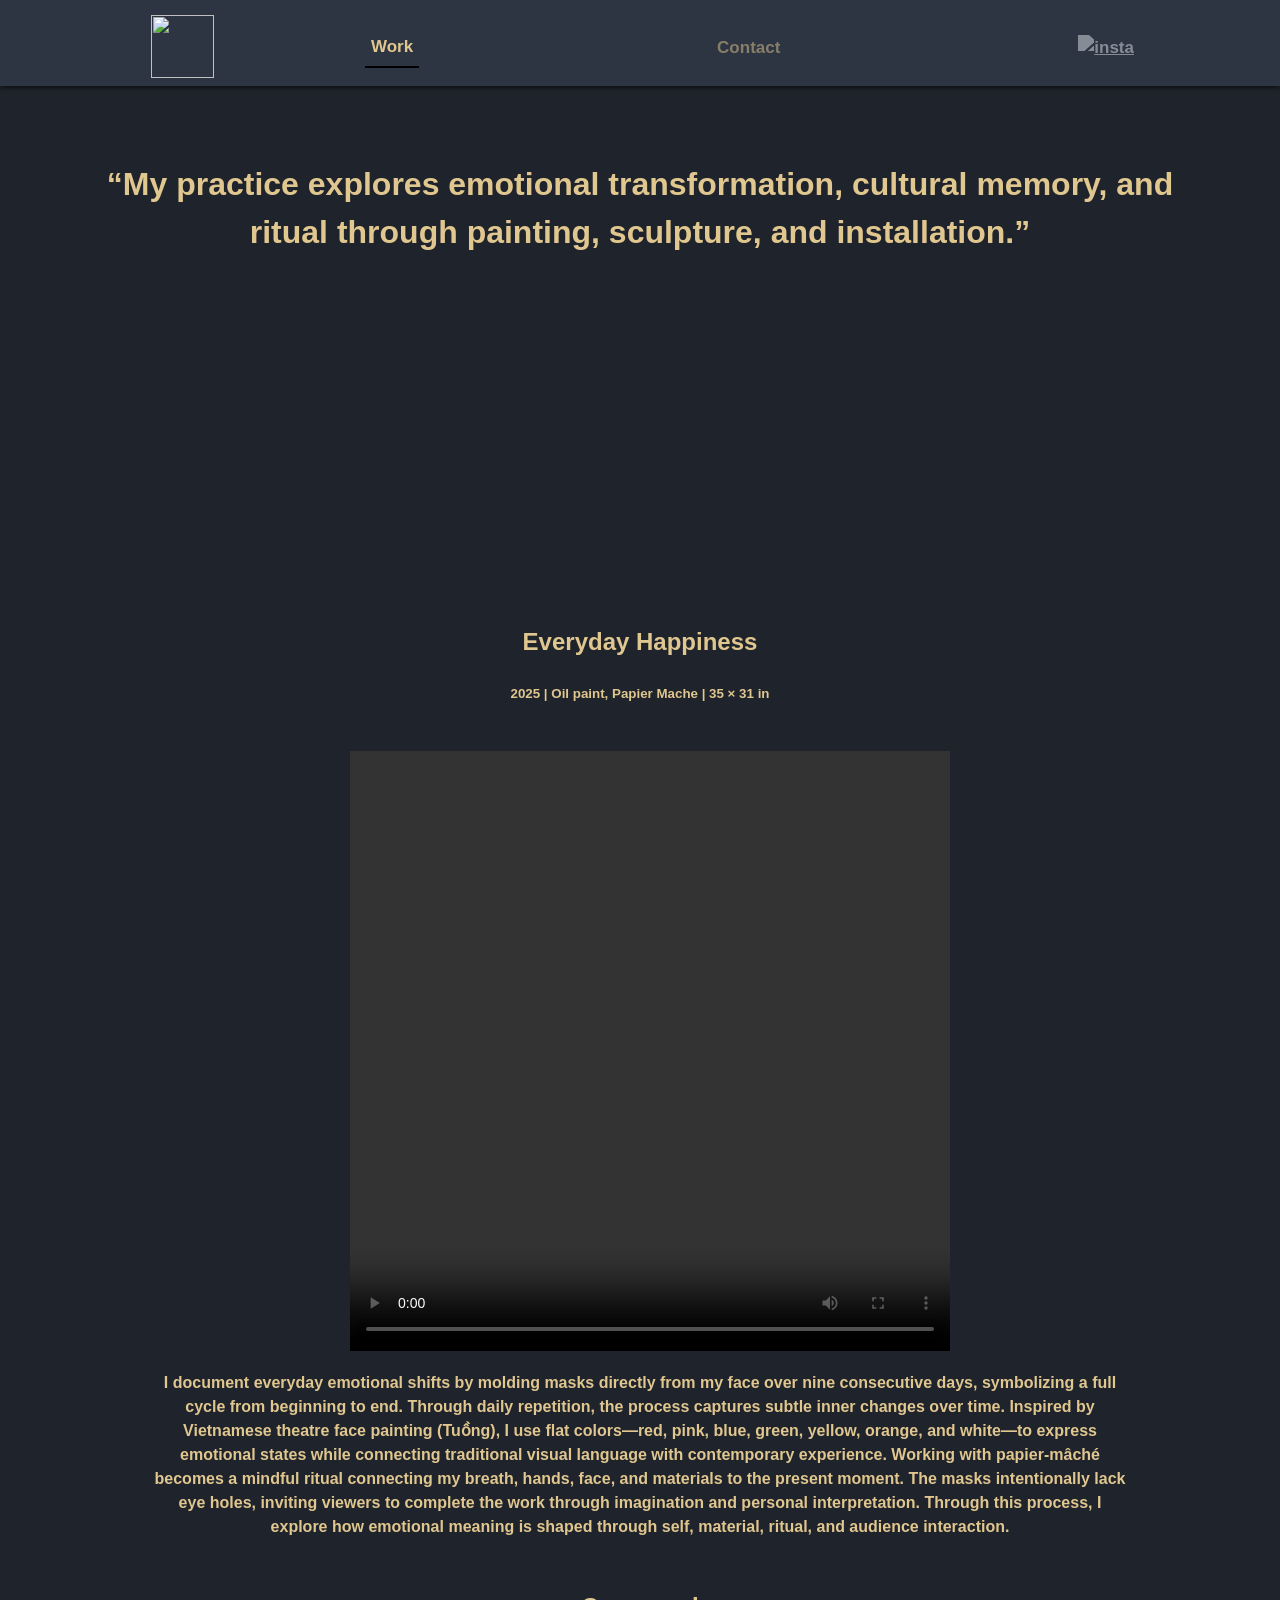
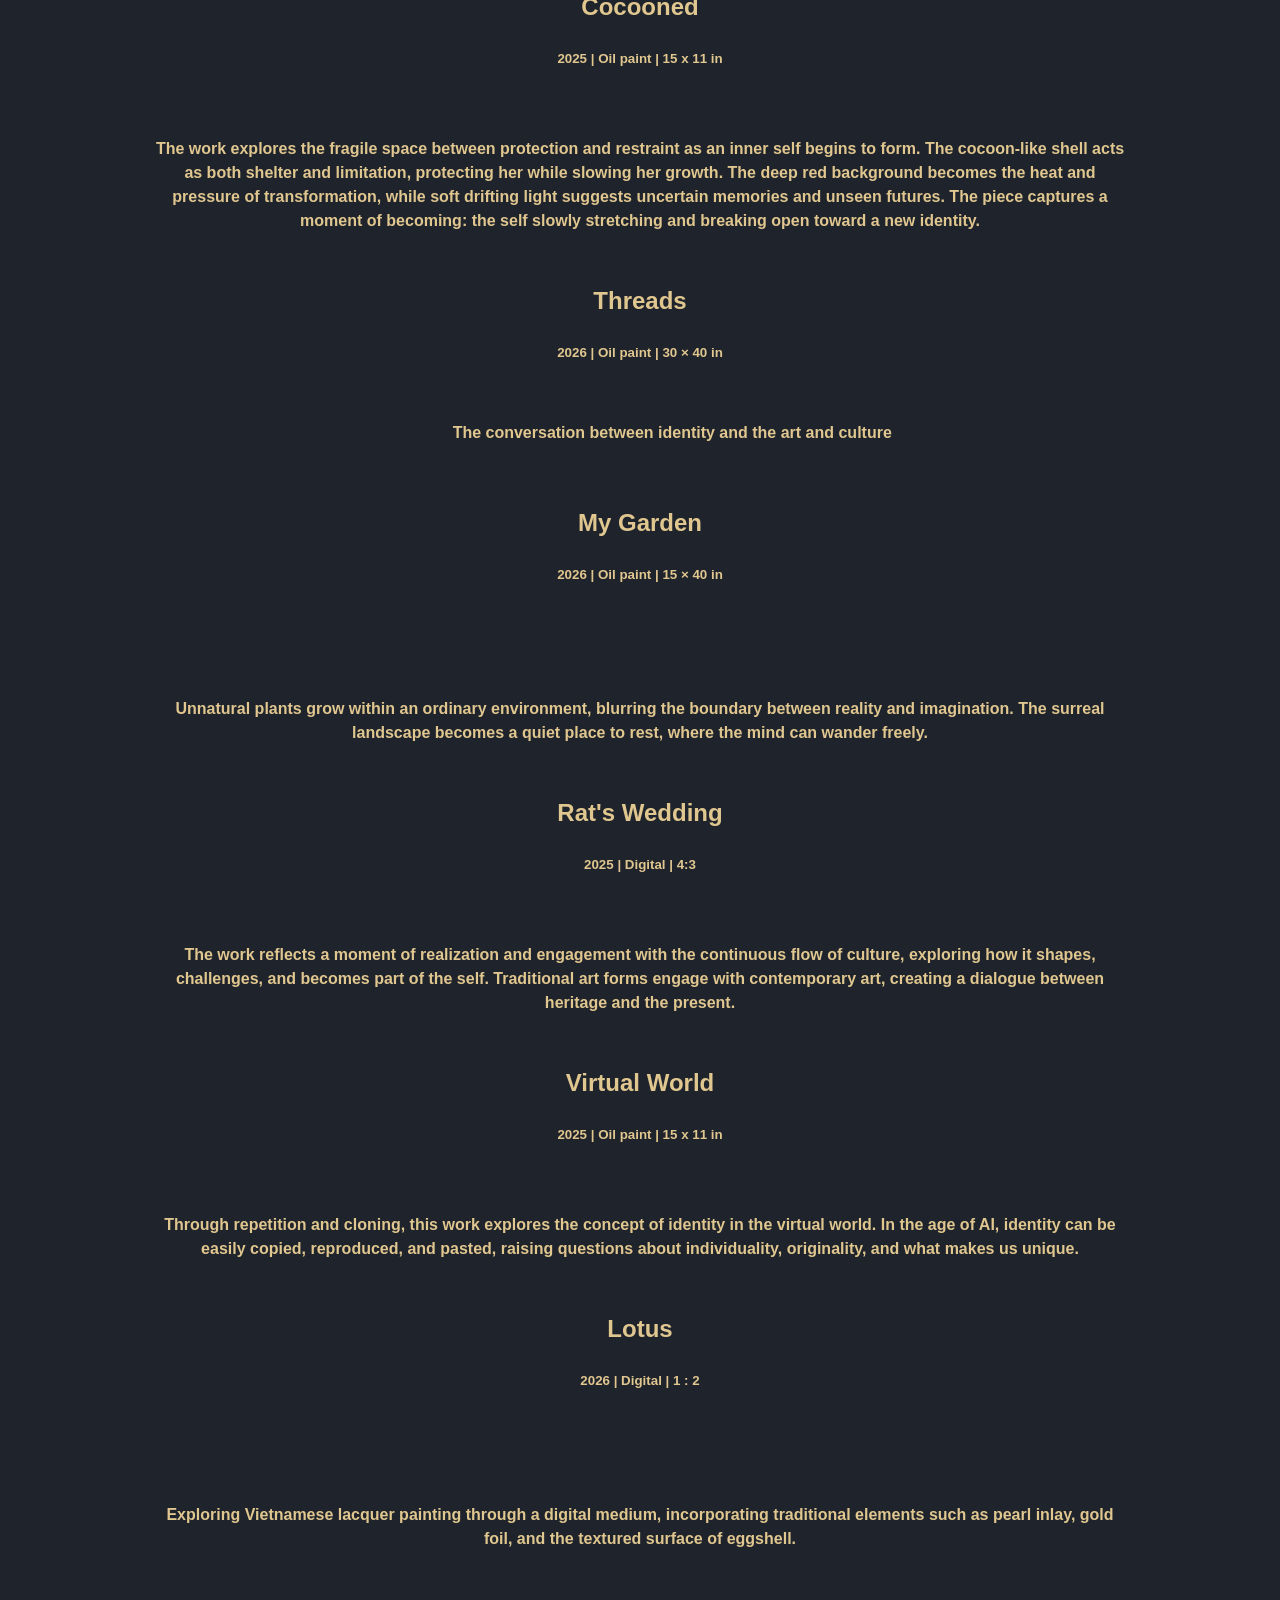
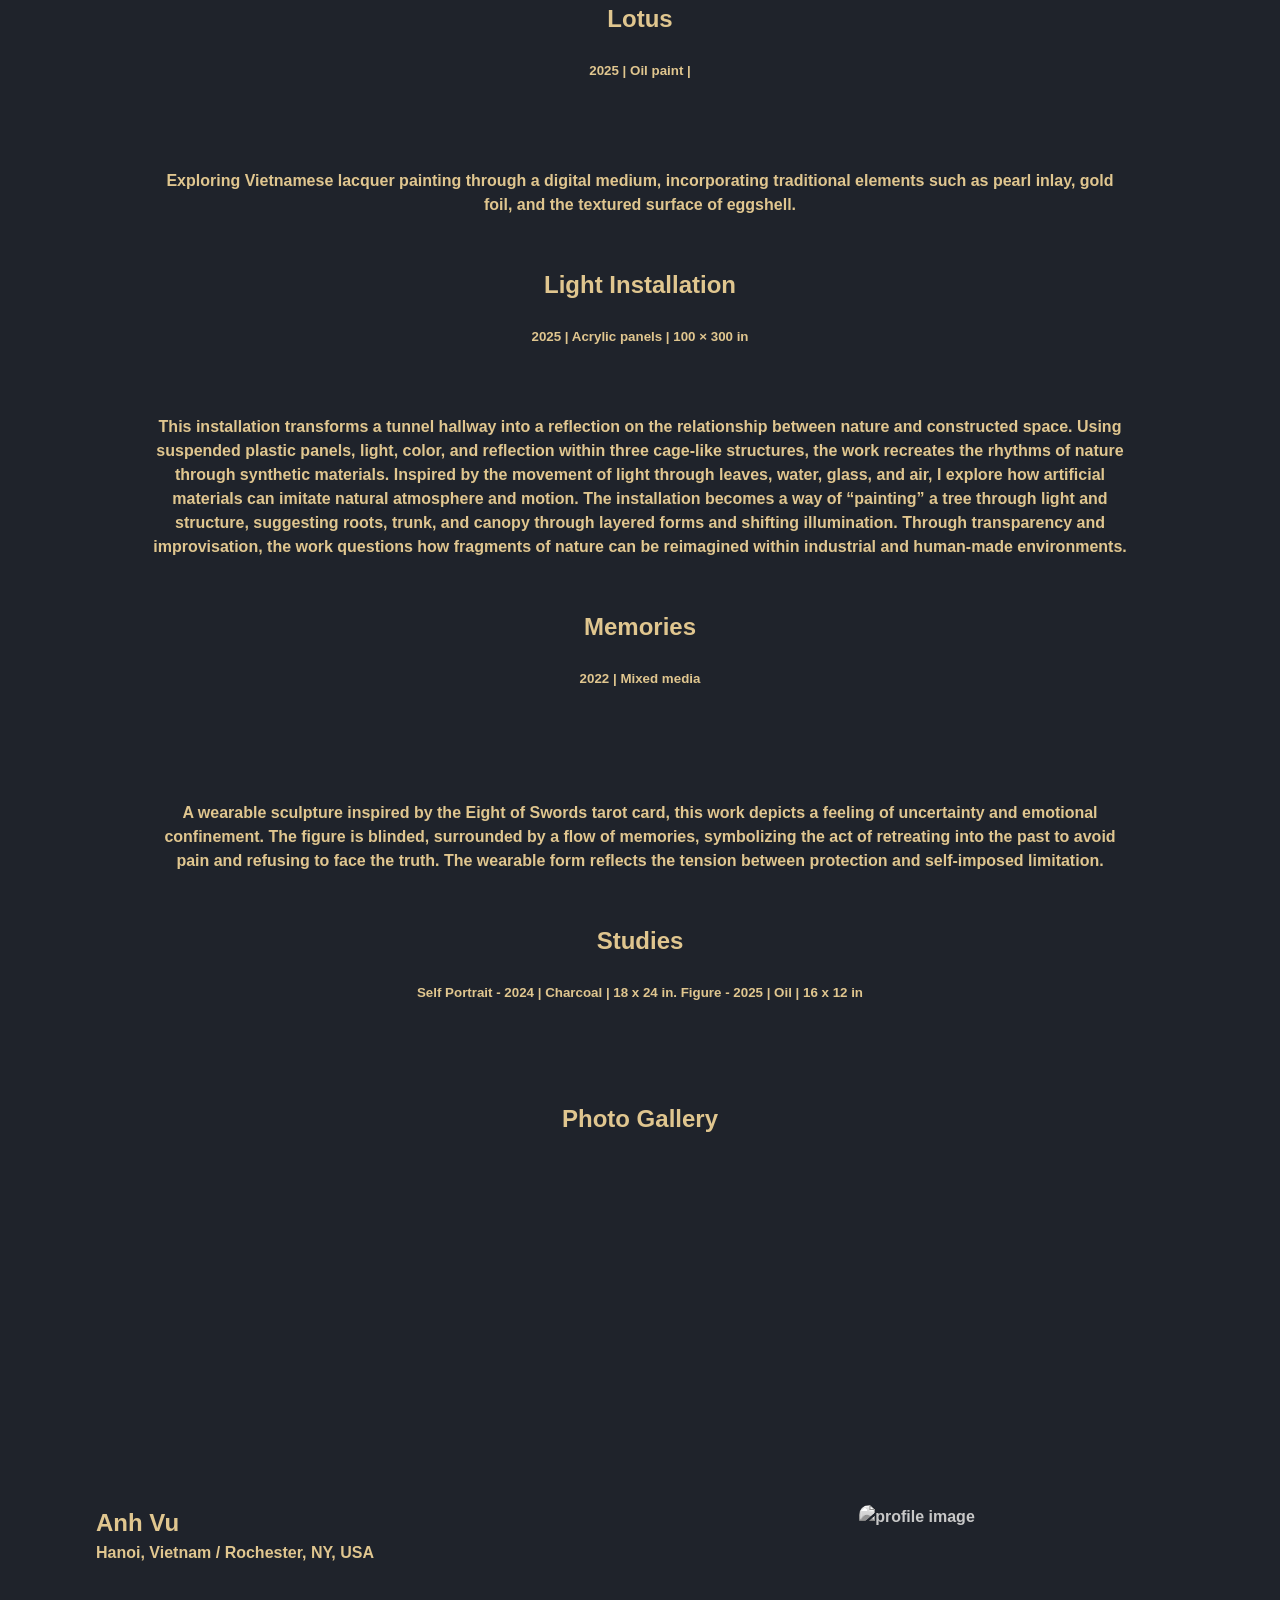
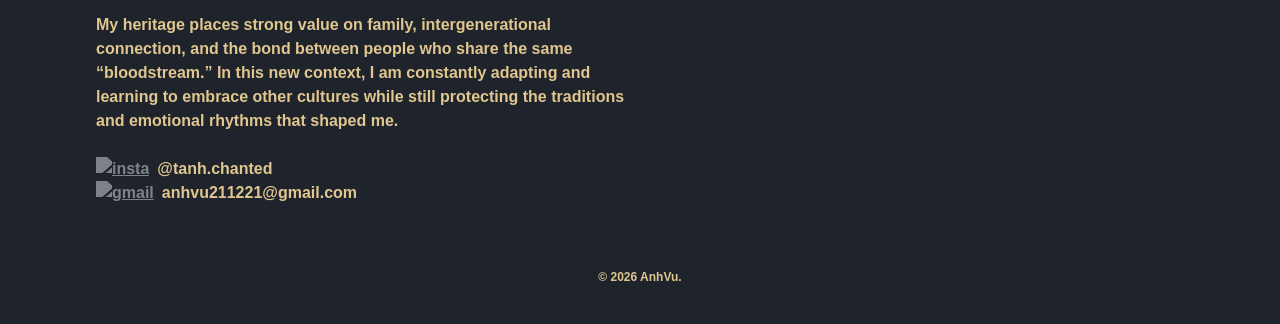
==== index.html @ d859cc73 "Add files via upload" ====
<!DOCTYPE html>
<html lang="en">
  <head>
    <meta charset="UTF-8">
    <meta name="viewport" content="width=device-width, initial-scale=1.0">
    <title>Anh Vu</title>
    <link rel="icon" type="image/x-icon" href="media/images/anh-favicon.png" sizes="16x16">
    <link rel="stylesheet" href="styles.css">
    
    <link href="https://api.fontshare.com/v2/css?f[]=chillax@400&display=swap" rel="stylesheet">

    <script type="text/javascript" src="scripts.js"></script>
  </head>
  
<body>
  <header>
    <nav>
    <div class="nav">
      <div id="AnhVu"><img id="logo" src="media/images/anh-logo.png" width="63x" height="63px"></div>
      <a href="index.html" class="nav-text-active">Work</a><br>
      <a href="about.html" class="nav-text">Contact</a><br>
      <a href="https://www.instagram.com/tanh.chanted/" target="blank"><div class="png-container"><img class="png" src="media/images/instagram.png" width="22px"  alt="insta"></div></a>
    </div>
  </nav>
</header>

      <div class="photo-noborder">
          <img src="media/images/feature/My Garden.jpg" onclick="toggleFullscreen(this)" alt="">         
      </div>
    <!-- Gallery
 -->
    
  

<div class="project">
  <h1>“My practice explores emotional transformation, cultural memory, and ritual through painting, sculpture, and installation.”</h1><br><br>
    <!-- <h1>Work</h1><br> -->

   <div class="gallery2">
    <div class="row">
    <div class="photo-row-top">
          <img src="media/images/feature/cocooned.jpg" onclick="toggleFullscreen(this)" alt="">         
      </div>

      <div class="photo-row-top">
          <img src="media/images/feature/damcuoichuot.jpg" onclick="toggleFullscreen(this)" alt="">         
      </div>

      <div class="photo-row-top">
          <img src="media/images/feature/virtualworld.jpg" onclick="toggleFullscreen(this)" alt="">         
      </div>
  
       <div class="photo-row-top">
          <img src="media/images/feature/light 2.JPG" onclick="toggleFullscreen(this)" alt="">         
      </div>

       <div class="photo-row-top">
          <img src="media/images/feature/threads 1.jpg" onclick="toggleFullscreen(this)" alt="">         
      </div>

           <div class="photo-row-top">
          <img src="media/images/feature/Everyday-Happiness.jpg" onclick="toggleFullscreen(this)" alt="">         
      </div>

        <div class="photo-row-top">
          <img src="media/images/feature/sencolor.jpg" onclick="toggleFullscreen(this)" alt="">         
      </div>

    </div>
    </div>
    </div>


  

<div class="project">
  <h2>Everyday Happiness</h2><br><small>2025 | Oil paint, Papier Mache | 35 × 31 in</small>
<br><br> 
<div class="gallery2">
    <div class="row">
  <img class="project-image" src="media/images/feature/Everyday-Happiness.jpg" onclick="toggleFullscreen(this)" alt="">      
  <video width="600px" 
  height="600px" class="project-image" controls>
  <source src="media/video/hapiness.mp4" type="video/mp4">
Your browser does not support the video tag.
</video>
<h4 class="project-image">

I document everyday emotional shifts by molding masks directly from my face 
over nine consecutive days, symbolizing a full cycle from beginning to end. 
Through daily repetition, the process captures subtle inner changes over time. 
Inspired by Vietnamese theatre face painting (Tuồng), I use flat colors—red, pink, 
blue, green, yellow, orange, and white—to express emotional states while connecting 
traditional visual language with contemporary experience. Working with papier-mâché 
becomes a mindful ritual connecting my breath, hands, face, and materials to the 
present moment. The masks intentionally lack eye holes, inviting viewers to complete 
the work through imagination and personal interpretation. Through this process, 
I explore how emotional meaning is shaped through self, material, ritual, and audience 
interaction.</h4>
</div>
</div>
</div>

<div class="project">
<h2 id="robot">Cocooned</h2><br><small> 
2025 | Oil paint | 15 x 11 in </small>
<br><br> 
<div class="gallery2">
    <div class="row">
  <img class="photo-row" src="media/images/feature/cocooned.jpg" onclick="toggleFullscreen(this)" alt="">      
  <img class="photo-row" src="media/images/feature/AnhVu_Cocooned.jpg" onclick="toggleFullscreen(this)" alt="">      
  
<h4 class="project-image">The work explores the fragile 
  space between protection and restraint as an inner self begins to form. 
  The cocoon-like shell acts as both shelter and limitation, protecting her while 
  slowing her growth. The deep red background becomes the heat and pressure of 
  transformation, while soft drifting light suggests uncertain memories and unseen futures.
   The piece captures a moment of becoming: the self slowly stretching and breaking 
   open toward a new identity.

</h4>
</div>
</div>
</div>

<div class="project">
<h2>Threads</h2><br><small>2026 | Oil paint | 30 × 40 in</small>
<br><br> 
<div class="gallery2">
    <div class="row">
  <img class="project-image" src="media/images/feature/threads 1.jpg" onclick="toggleFullscreen(this)" alt="">      
  <div class="scroll-container">
  <img class="photo-row" src="media/images/feature/threads 2.JPG" onclick="toggleFullscreen(this)" alt="">      
    <img class="photo-row" src="media/images/feature/threads 3.JPG" onclick="toggleFullscreen(this)" alt="">      
</div>

<h4 class="project-image">The conversation between identity and the art and culture

</h4>
</div>
</div>
</div>

<div class="project">
<h2>My Garden</h2><br><small>2026 | Oil paint | 15 × 40 in</small>
<br><br> 
<div class="gallery2">
    <div class="row">
  <img class="project-image" src="media/images/feature/My Garden.jpg" onclick="toggleFullscreen(this)" alt="">      
  <div class="scroll-container">
  <img class="photo-row" src="media/images/feature/my garden 4.JPG" onclick="toggleFullscreen(this)" alt="">      
  <img class="photo-row" src="media/images/feature/my garden 3.JPG" onclick="toggleFullscreen(this)" alt="">      
  <img class="photo-row" src="media/images/feature/my garden 2.JPG" onclick="toggleFullscreen(this)" alt="">      

  </div>

<h4 class="project-image">Unnatural plants grow within an ordinary environment, blurring the boundary between reality and imagination. The surreal landscape becomes a quiet place to rest, where the mind can wander freely.


</h4>
</div>
</div>
</div>


<div class="project">
<h2>Rat's Wedding</h2><br><small> 
2025 | Digital | 4:3 </small>
<br><br> 
<div class="gallery2">
    <div class="row">
  <img class="photo-row" src="media/images/feature/damcuoichuot.jpg" onclick="toggleFullscreen(this)" alt="">      
  
<h4 class="project-image">
The work reflects a moment of realization and engagement with the continuous flow of culture, exploring how it shapes, challenges, and becomes part of the self. Traditional art forms engage with contemporary art, creating a dialogue between heritage and the present.
</h4>
</div>
</div>
</div>

<div class="project">
<h2>Virtual World</h2><br><small> 
2025 | Oil paint | 15 x 11 in </small>
<br><br> 
<div class="gallery2">
    <div class="row">
  <img class="photo-row" src="media/images/feature/virtualworld.jpg" onclick="toggleFullscreen(this)" alt="">      
  
<h4 class="project-image">
Through repetition and cloning, this work explores the concept of identity in the virtual world. In the age of AI, identity can be easily copied, reproduced, and pasted, raising questions about individuality, originality, and what makes us unique.

</h4>
</div>
</div>
</div>

<div class="project">
<h2>Lotus</h2><br><small>2026 | Digital | 1 : 2 </small>
<br><br> 
<div class="gallery2">
    <div class="row">
  <img class="photo-row" src="media/images/feature/sencolor.jpg" onclick="toggleFullscreen(this)" alt="">      
<div class="scroll-container">
  <img class="photo-row" src="media/images/feature/sencolor2.png" onclick="toggleFullscreen(this)" alt="">      
  <img class="photo-row" src="media/images/feature/sencolor3.png" onclick="toggleFullscreen(this)" alt="">      
  <img class="photo-row" src="media/images/feature/sencolor4.png" onclick="toggleFullscreen(this)" alt="">      

  </div>

  <h4 class="project-image">
Exploring Vietnamese lacquer painting through a digital medium, incorporating traditional elements such as pearl inlay, gold foil, and the textured surface of eggshell.</h4>
</div>
</div>
</div>

<div class="project">
<h2>Lotus</h2><br><small>2025 | Oil paint |  </small>
<br><br> 
<div class="gallery2">
    <div class="row">
  <img class="photo-row" src="media/images/feature/girl.JPG" onclick="toggleFullscreen(this)" alt="">      
  <img class="photo-row" src="media/images/feature/hmong.jpg" onclick="toggleFullscreen(this)" alt="">      
  <div class="scroll-container"> 
  </div>

  <h4 class="project-image">
Exploring Vietnamese lacquer painting through a digital medium, incorporating traditional elements such as pearl inlay, gold foil, and the textured surface of eggshell.</h4>
</div>
</div>
</div>

<div class="project">
<h2>Light Installation</h2><br><small>2025 | Acrylic panels | 100 × 300 in</small>
<br><br> 
<div class="gallery2">
    <div class="row">
  <img class="photo-row" src="media/images/feature/light 1.JPG" onclick="toggleFullscreen(this)" alt="">      
  <img class="photo-row" src="media/images/feature/light 2.JPG" onclick="toggleFullscreen(this)" alt="">      
  <img class="photo-row" src="media/images/feature/light 3.JPG" onclick="toggleFullscreen(this)" alt="">      
  <img class="photo-row" src="media/images/feature/light 4.JPG" onclick="toggleFullscreen(this)" alt="">      
  <img class="photo-row" src="media/images/feature/light 5.JPG" onclick="toggleFullscreen(this)" alt="">      
<h4 class="project-image">This installation transforms a tunnel hallway into a reflection
   on the relationship between nature and constructed space. Using suspended plastic panels,
    light, color, and reflection within three cage-like structures, the work recreates the 
    rhythms of nature through synthetic materials. Inspired by the movement of light through
     leaves, water, glass, and air, I explore how artificial materials can imitate natural 
     atmosphere and motion. The installation becomes a way of “painting” a tree through 
     light and structure, suggesting roots, trunk, and canopy through layered forms and 
     shifting illumination. Through transparency and improvisation, the work questions how 
     fragments of nature can be reimagined within industrial and human-made environments.
</h4>
</div>
</div>
</div>

<div class="project">
<h2>Memories</h2><br><small>2022 | Mixed media</small>
<br><br> 
<div class="gallery2">
    <div class="row">
  <img class="photo-row" src="media/images/feature/charette.jpg" onclick="toggleFullscreen(this)" alt="">      
<div class="scroll-container">
  <img class="photo-row" src="media/images/feature/charette2.jpg" onclick="toggleFullscreen(this)" alt="">      
  <img class="photo-row" src="media/images/feature/charette3.jpg" onclick="toggleFullscreen(this)" alt="">      

  </div>
  <h4 class="project-image">
    A wearable sculpture inspired by the Eight of Swords tarot card, this work depicts a feeling of uncertainty and emotional confinement. The figure is blinded, surrounded by a flow of memories, symbolizing the act of retreating into the past to avoid pain and refusing to face the truth. The wearable form reflects the tension between protection and self-imposed limitation.

</h4>
</div>
</div>
</div>

<div class="project">
<h2>Studies</h2><br><small> 
Self Portrait - 2024 | Charcoal | 18 x 24 in. Figure - 2025 | Oil | 16 x 12 in</small>
<br><br> 
<div class="gallery2">
    <div class="row">
  <img class="photo-row" src="media/images/feature/face.jpg" onclick="toggleFullscreen(this)" alt="">      
    <img class="photo-row" src="media/images/feature/Final.jpg" onclick="toggleFullscreen(this)" alt="">      
<h4 class="project-image">

</h4>
</div>
</div>
</div>

<div class="project">
  <h2>Photo Gallery</h2><br><br>

   <div class="gallery2">
    <div class="row">
      <div class="photo-row-top">
          <img src="media/images/photo/cocooned.jpg" onclick="toggleFullscreen(this)" alt="">         
      </div>
      <div class="photo-row-top">
          <img src="media/images/photo/cocooned3.jpg" onclick="toggleFullscreen(this)" alt="">         
      </div>
            <div class="photo-row-top">
          <img src="media/images/photo/cocooned5.jpg" onclick="toggleFullscreen(this)" alt="">         
      </div>
            <div class="photo-row-top">
          <img src="media/images/photo/cocooned4.jpg" onclick="toggleFullscreen(this)" alt="">         
      </div>
            <div class="photo-row-top">
          <img src="media/images/photo/cocooned2.jpg" onclick="toggleFullscreen(this)" alt="">         
      </div>
    <div class="photo-row-top">
          <img src="media/images/photo/mask6.jpg" onclick="toggleFullscreen(this)" alt="">         
      </div>
       <div class="photo-row-top">
          <img src="media/images/photo/mask5.jpg" onclick="toggleFullscreen(this)" alt="">         
      </div>
             <div class="photo-row-top">
          <img src="media/images/photo/mask1.jpg" onclick="toggleFullscreen(this)" alt="">         
      </div>
             <div class="photo-row-top">
          <img src="media/images/photo/mask4.jpg" onclick="toggleFullscreen(this)" alt="">         
      </div>
                   <div class="photo-row-top">
          <img src="media/images/photo/mask3.jpg" onclick="toggleFullscreen(this)" alt="">         
      </div>
        <div class="photo-row-top">
          <img src="media/images/photo/mask2.jpg" onclick="toggleFullscreen(this)" alt="">         
      </div>
              <div class="photo-row-top">
          <img src="media/images/photo/mask7.jpg" onclick="toggleFullscreen(this)" alt="">         
      </div>
              <!-- <div class="photo-row-top">
          <img src="media/images/photo/mask8.jpg" onclick="toggleFullscreen(this)" alt="">         
      </div>
        <div class="photo-row-top">
          <img src="media/images/photo/mask9.jpg" onclick="toggleFullscreen(this)" alt="">         
      </div> -->
            <div class="photo-row-top">
          <img src="media/images/photo/light1.jpg" onclick="toggleFullscreen(this)" alt="">         
      </div>
         <div class="photo-row-top">
          <img src="media/images/photo/light4.jpg" onclick="toggleFullscreen(this)" alt="">         
      </div>
          <div class="photo-row-top">
          <img src="media/images/photo/light3.jpg" onclick="toggleFullscreen(this)" alt="">         
      </div>


    </div>
    </div>
    </div>

  <div class="about">
  <div class="gallery">
   <div class="column">
    <div class="about-text">
      <h2>Anh Vu</h2>
      <h4>Hanoi, Vietnam / Rochester, NY, USA<br><br><br>
       My heritage places strong value on family, intergenerational 
       connection, and the bond between people who share the same 
       “bloodstream.” In this new context, I am constantly adapting 
       and learning to embrace other cultures while still protecting 
       the traditions and emotional rhythms that shaped me.
      <br><br>
       <div class="social">
       <a href="https://www.instagram.com/tanh.chanted/" target="blank"><div class="png-container"><img src="media/images/instagram.png" style="margin-right: 8px;" width="22px"  alt="insta"></div></a><h4>@tanh.chanted</h4><br>
      </div>
      <div class="social">
       <a href="mailto:anhvu211221@gmail.com" target="blank"><div class="png-container"><img src="media/images/gmail.png"  style="margin-right: 8px;" width="22px"  alt="gmail"></div></a><h4>anhvu211221@gmail.com</h4><br><br>
      </div>
    </div>
  </div>

      <div class="column">
       <div class="photo">
           <img id="greyscale-img" src="media/images/profile.jpg" width=70%; height="70%" alt="profile image">         
       </div>
       
      </div>
    </div>
  </div>

  <footer>
    <div id="copyright">
    &copy; 2026 AnhVu.
    </div>
  </footer> 
  </body>
  </html>
---- styles.css ----
*{
  margin: 0;
  padding: 0;
  font-family: 'Chillax', sans-serif;  font-optical-sizing: auto;
  font-weight: 700;
  font-style: normal;
  color: #e0c68f;
  line-height: 1.5;
}

body{
  background-color: #1f232b;
}
#logo{
  margin: 5px;
}
/* Navigation */
header{
  display: flex;
  width: 100%;
  height: 20%;
}
a, .back-button {
  opacity: 50%;
}
a:hover, .back-button:hover{
  opacity: 100%;
  cursor: pointer;
}
a:active, .back-button:active{
  opacity: 100%;
  cursor: pointer;
}
nav {
  z-index: 2000;
  background: #2e3542;
  width: 100%;
  align-items: center;
  justify-content: space-around;
  margin-left: auto;
  margin-right: auto;
  padding-top: 10px;
  padding-left: 10px;
  padding-right: 10px;
  box-shadow: 0 2px 4px 0 #0e0f12;;
}
.nav, .nav1, .nav2 {
  width: 90%;
}

.nav1, .nav2 {
  width: 80%;
  height: 40px;
  border-top: 1px solid #2e3542;

}
.nav1, .nav, .nav2 {
   display: flex;
    top:3%;
    font-size: 17px;
    text-decoration: none;
    align-items: center;
    justify-content: space-around;
    margin-left: auto;
    margin-right: auto;
  }
.nav-text {
  text-decoration: none;
  opacity: 50%;
  padding: 6px;
}
.nav-text:hover {
  border-bottom: 2.5px solid black;
}
.nav-text-active{
  text-decoration: none;
  opacity: 100%;
  border-bottom: 2.5px solid black;
  padding: 6px;
}

.png-container {
  overflow: hidden;
}

.png-container img{
  filter: drop-shadow(0px 100px 0 #dde3ea);
  transform: translateY(-100px);
}

/* Gallery */
.container{
  max-width: 1224px;
  margin: auto;
  padding: 40px 0;
  animation: 0.6s ease 0s 1 slideInFromLeft;
}
@keyframes slideInFromLeft {
  0% {
      opacity: 85%;
      height:88%;
      width: 88%;
  }
  100% {
      opacity: 100%;
      height: 90%;
      width: 90%;
  }
}

.gallery{ /* Column */
  display: flex;
  gap: 20px;
}
.column{
  display: flex;
  width: 100%;
  flex-direction: column;
  gap: 20px;
  flex-wrap: wrap;
}


.gallery2{ /* Row */
  gap: 20px;
  width:90%;
}

.row{
  display: flex;
  flex-direction: row;
  gap: 20px;
  flex-wrap: wrap;
  position: relative;
  align-items: center;
  align-content: center;
  justify-content: center;

}
.photo-row {
  min-width: 0; /* important */
  max-height: 60vh;
  object-fit: contain;

}

.photo-row-top {
  min-width: 0; /* important */
  height: 30vh;
}

.photo-row img, .photo-row-top img{
  width: auto;     /* keep aspect ratio */
  display: block;
  height: 100%;
  object-fit: contain;
  border-radius: 0px;
}

.photo img, .photo1 img, .profile, .photo-noborder img{
  width: 100%;
  object-fit: contain;
}
.photo img{
  border-radius: 10px;
}


.photo2 img {
  width: 100%;
  height: 20%;
  max-width: 100%;
  max-height: 100%;
  cursor: pointer;
  animation: 0.6s ease 0s 1 slideInFromLeft2;
}

div.scroll-container {
  background-color: #333;
  overflow: auto;
  white-space: nowrap;
  padding: 10px;
  scrollbar-color:  #dde3ea #2e3542;
  background: #1f232b;
  scrollbar-width: thin;
}

div.scroll-container img {
  padding: 0px;
}

@keyframes slideInFromLeft2 {
  0% {
      opacity: 85%;
      width: 97%;
      height:97%;
  }
  100% {
      opacity: 100%;
      width: 100%;
      height:100%;
  }
}

:fullscreen, ::backdrop {
  background-color: rgba(0,0,0,0.66);
  padding: 10%;
}
footer{
  padding: 3%;
  font-size: 12px;
  text-align: center;
}

.image{
  opacity: 100%;
}
.image:hover{
  opacity: 50%;
  cursor: pointer;
}
figcaption{
  margin-top: -15px;
  margin-bottom: 5px;
}
/* Project */
.project, .about{
  display: flex;
  flex-direction: column;
  align-items: center;
  text-align: center;
  margin-left: auto;
  margin-right: auto;
  margin-top: 50px;
  width: 85%;
}


.project-image{
  min-width: 0; /* important */
  max-height: 70vh;
  object-fit: contain;
  gap: 0px;
  margin: 0px;
  display: block; 
}

/* About */
.about-text{
  text-align: left;
}
.social {
  display: flex;
}

@media(max-width:768px){
  .gallery{
    flex-direction: column;
  }
  .nav1, .nav {
    display: inline-block;
     top:3%;
     font-size: 17px;
     text-decoration: none;
     align-items: center;
     justify-content: space-around;
     margin-left: auto;
     margin-right: auto;
   }
   .nav-text-active, .nav-text{
    padding: 0;
  }
   .video{
    width: 100vw;
   }
}

#greyscale-img {
  filter: grayscale(1) contrast(1) brightness(1);
}

/* Contact form */
#contact-main {
  background-image: url("media/images/bgblue.jpeg");
  background-repeat: no-repeat;  
  background-position: 0% 0%;
  background-size: 100% auto;  
  background-color: #072541;
  margin: 0 auto;
  color: #d4af37;
  line-height: 0.5;
  padding: 1px;
  font-size: 18px;
  text-align: center;
  justify-content: center;
}
.box {
  width: 100%;
  border: 2px solid #e0c68f;
  background: transparent;
  font-size: 16px;
  border-top: none;
  border-left: none;
  border-right: none;
}
::placeholder {
  color: #e0c68f;
  opacity: 1; 
}
::-ms-input-placeholder { 
  color: #d4af37;
}

#contact-form {
  border: 2px solid #e0c68f;
  padding: 5%;
  position: relative;
  width: 45%;
  border-radius: 10px;
}

input[type=submit] {
  color: #ffffff;
  border: none;
  margin-top: 15px;
  background-color: #e0c68f;
  padding: 10px;
  font-size: 16px;
  cursor: pointer;
  border-radius: 25px 25px;
}
input[type=submit]:hover {
  opacity: 50%;
  transition: 0.5s;
}
input[type=submit]:active {
  opacity: 30%;
  transition: 0.1s;
}
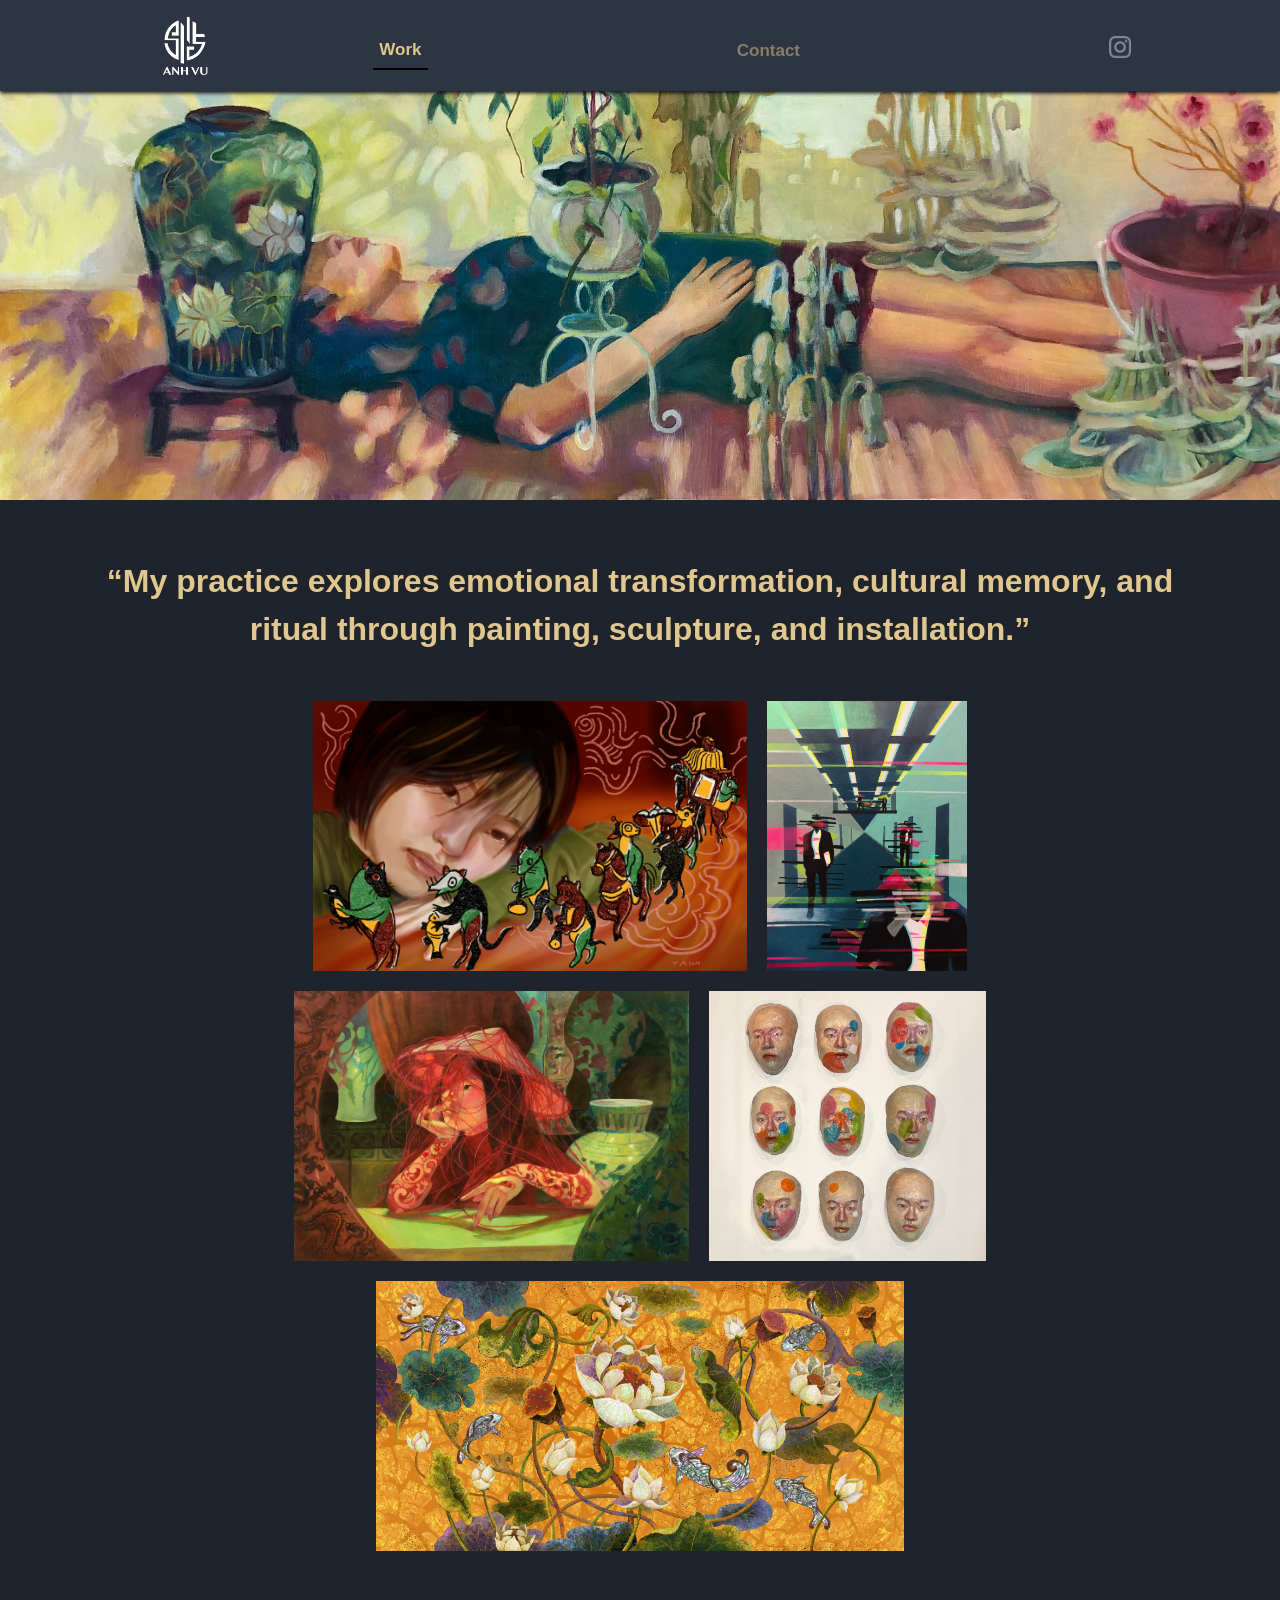
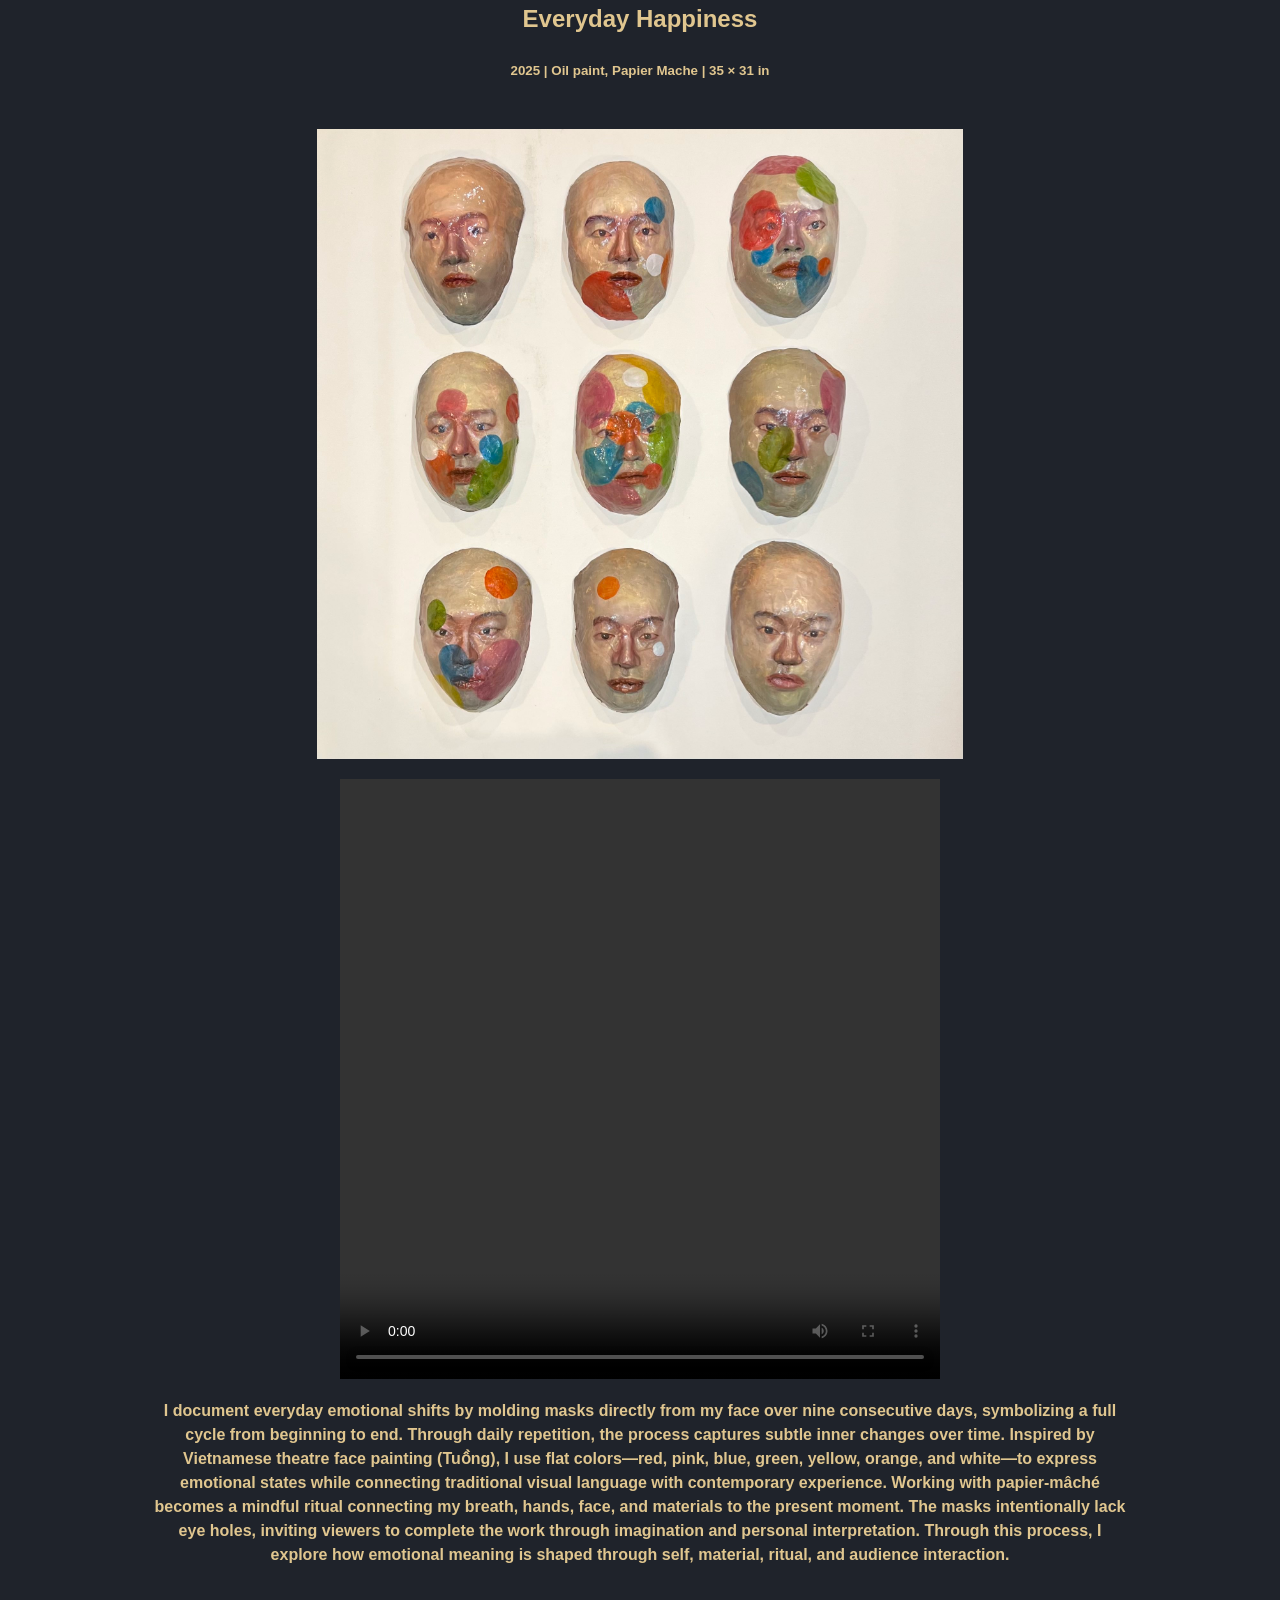
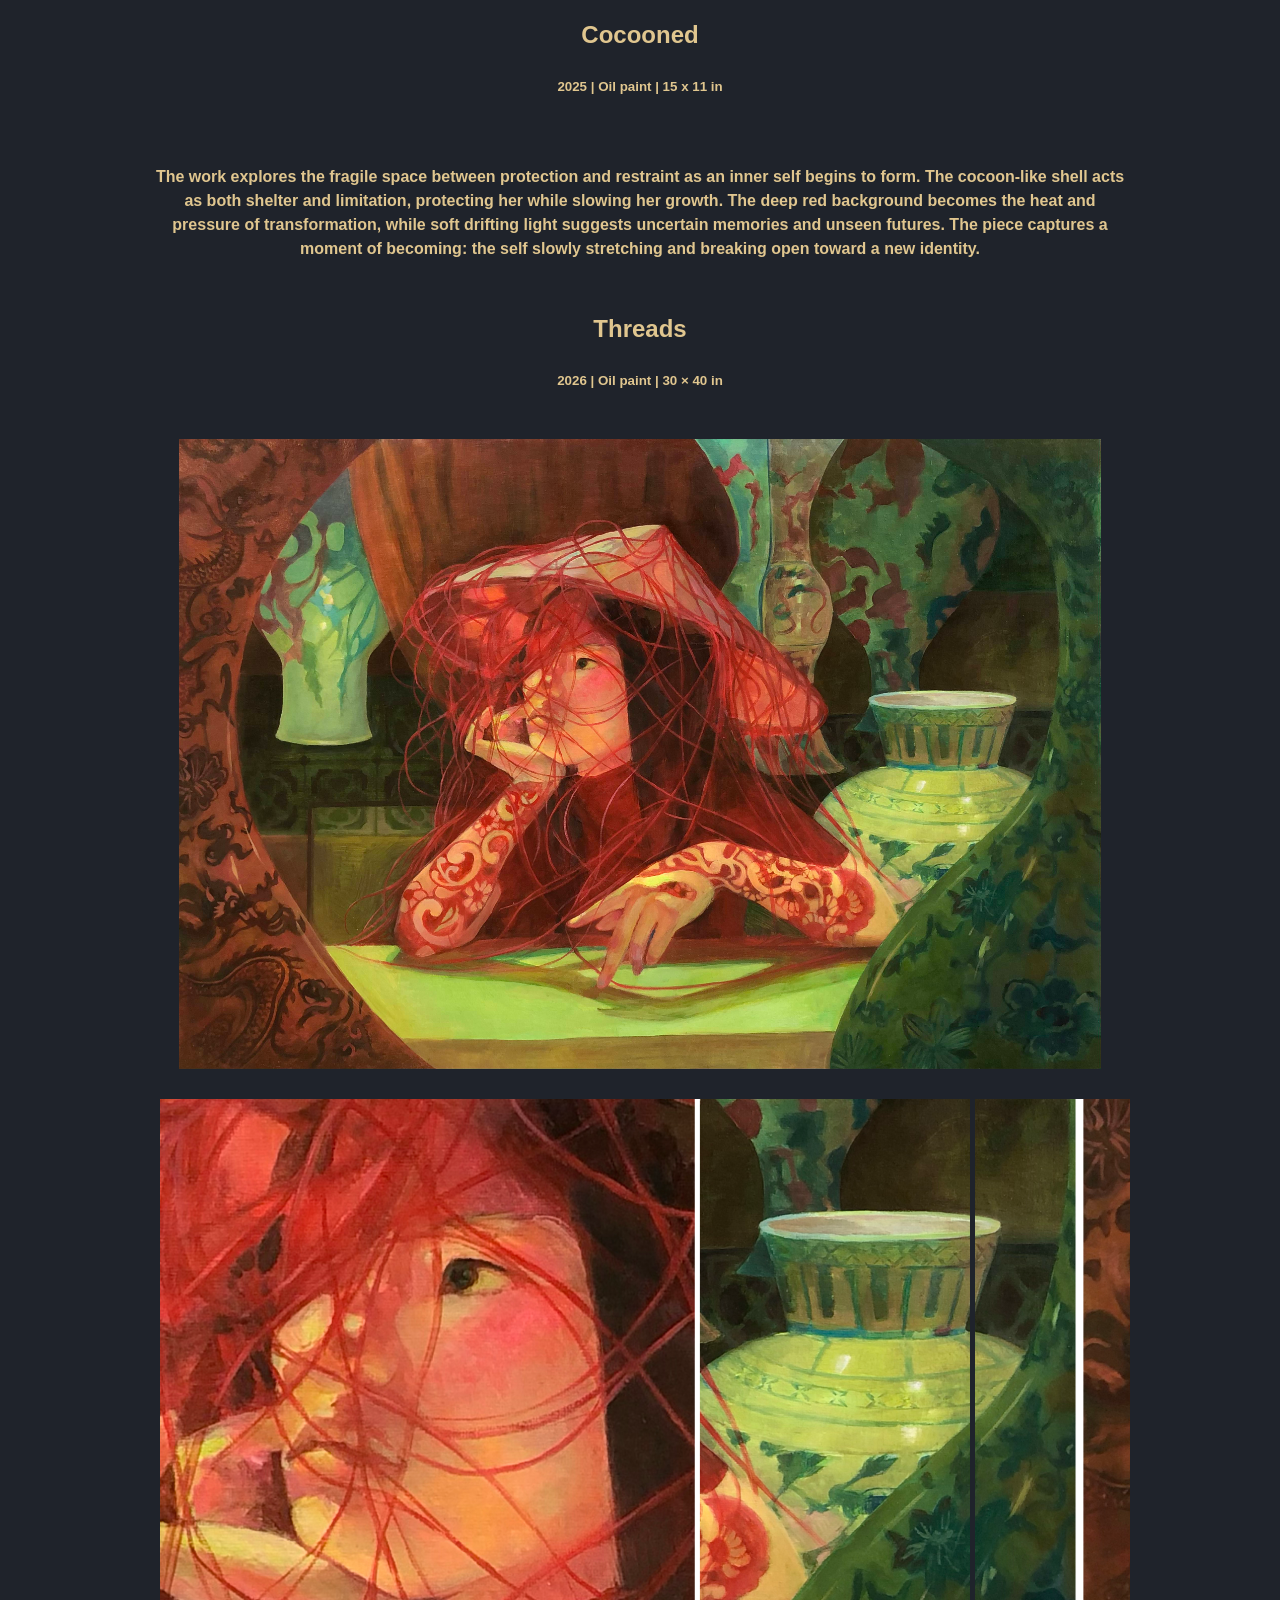
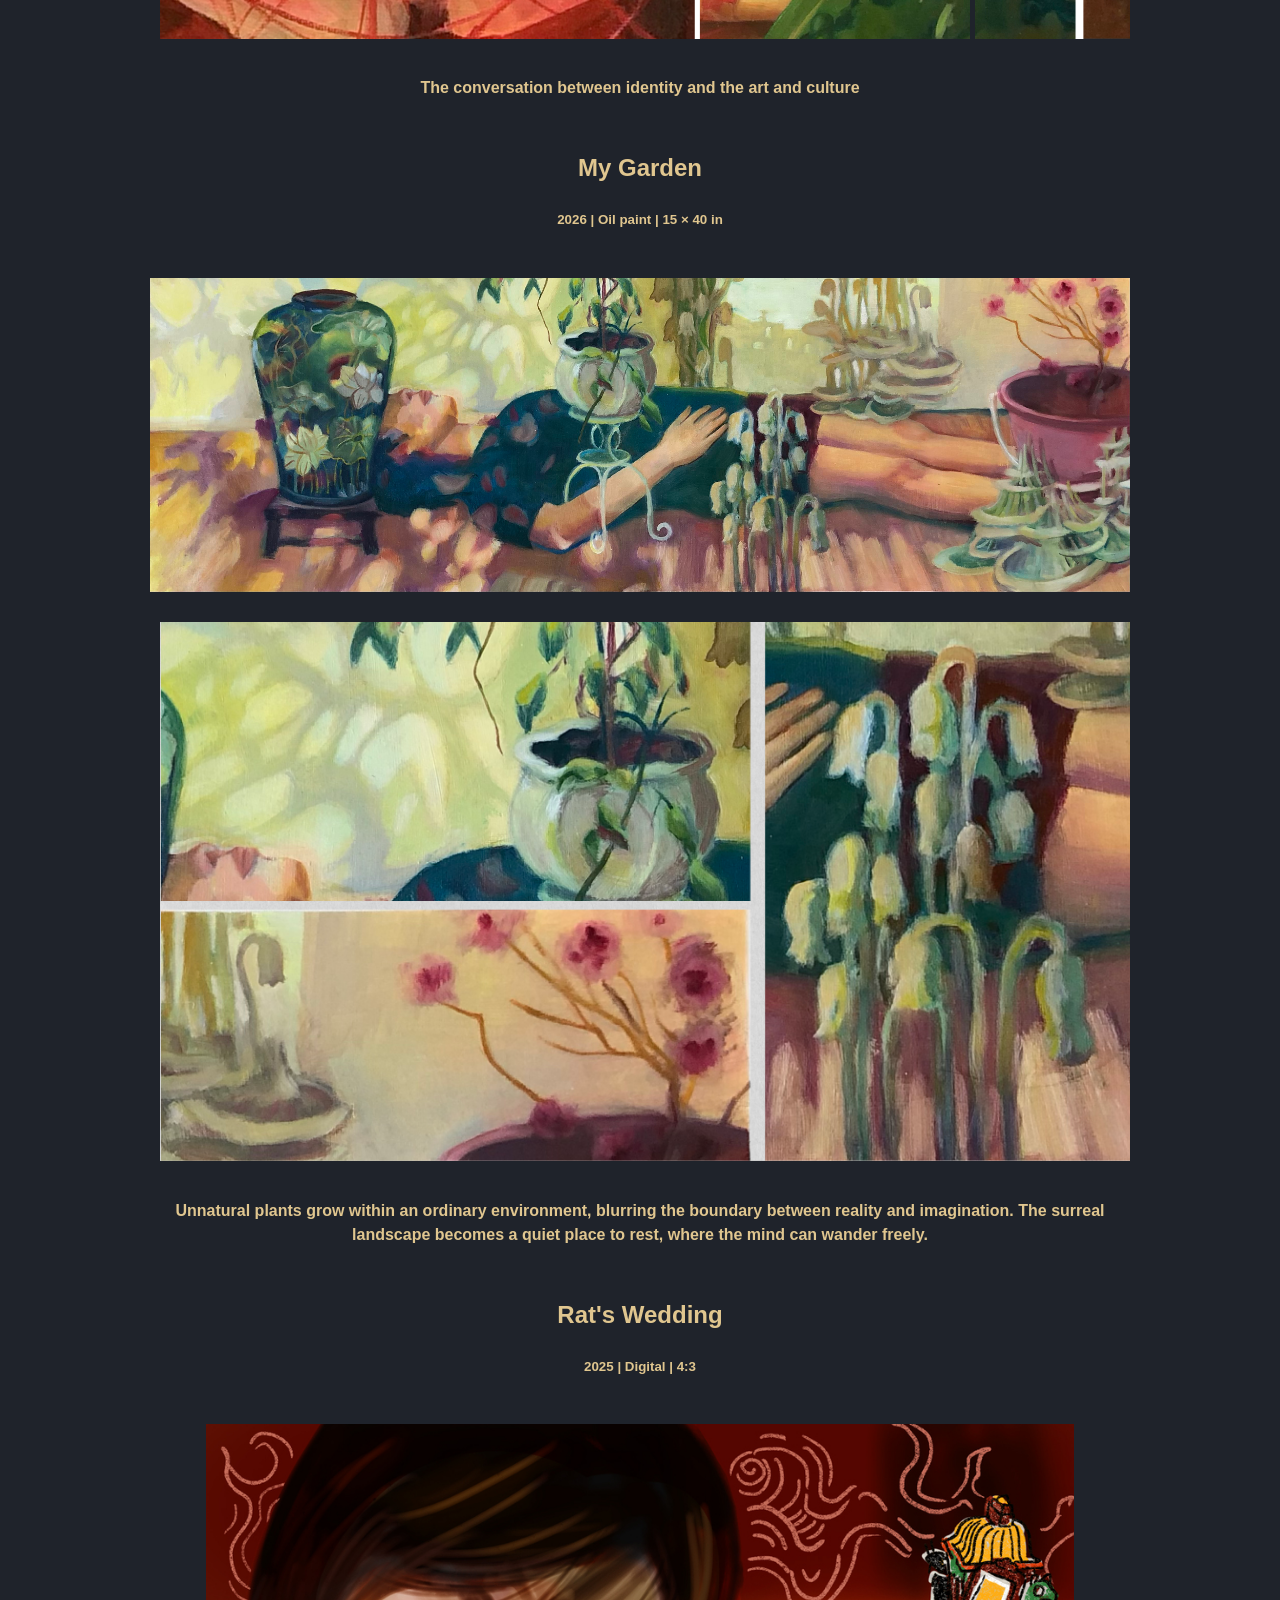
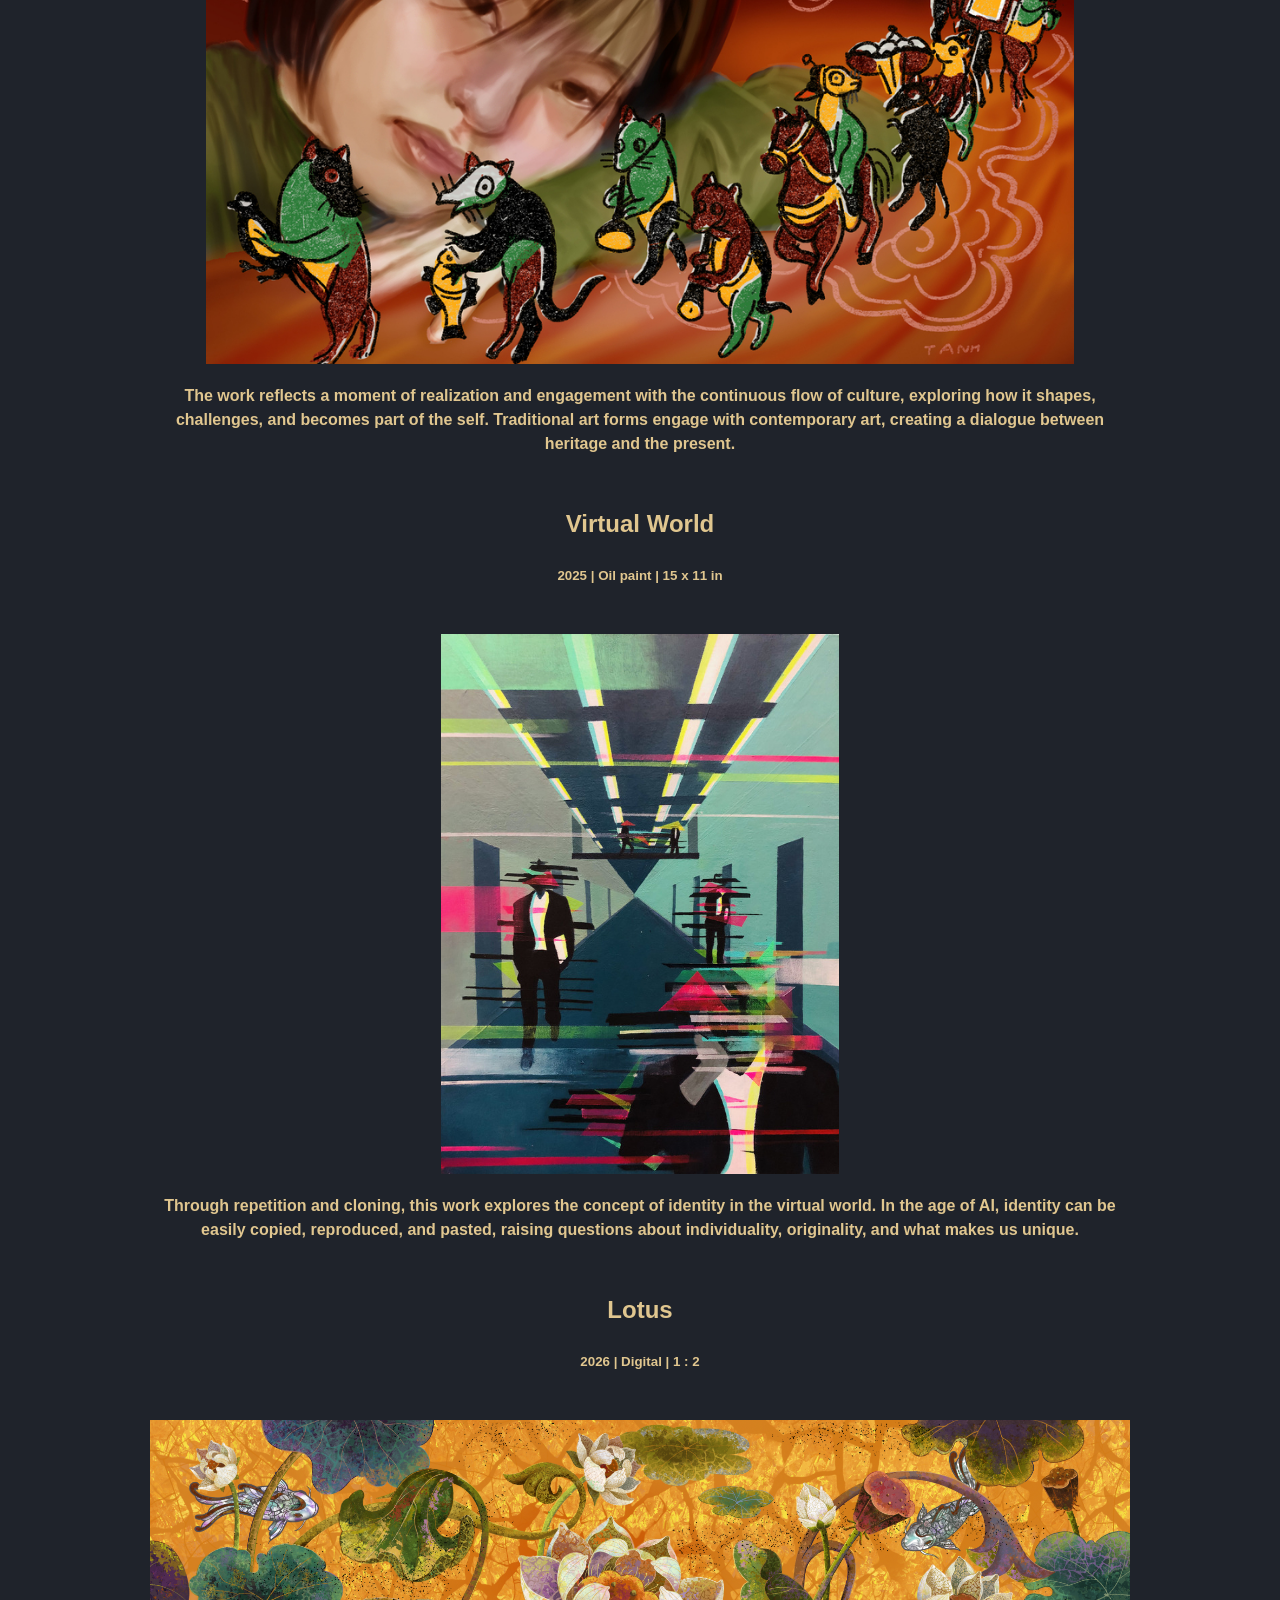
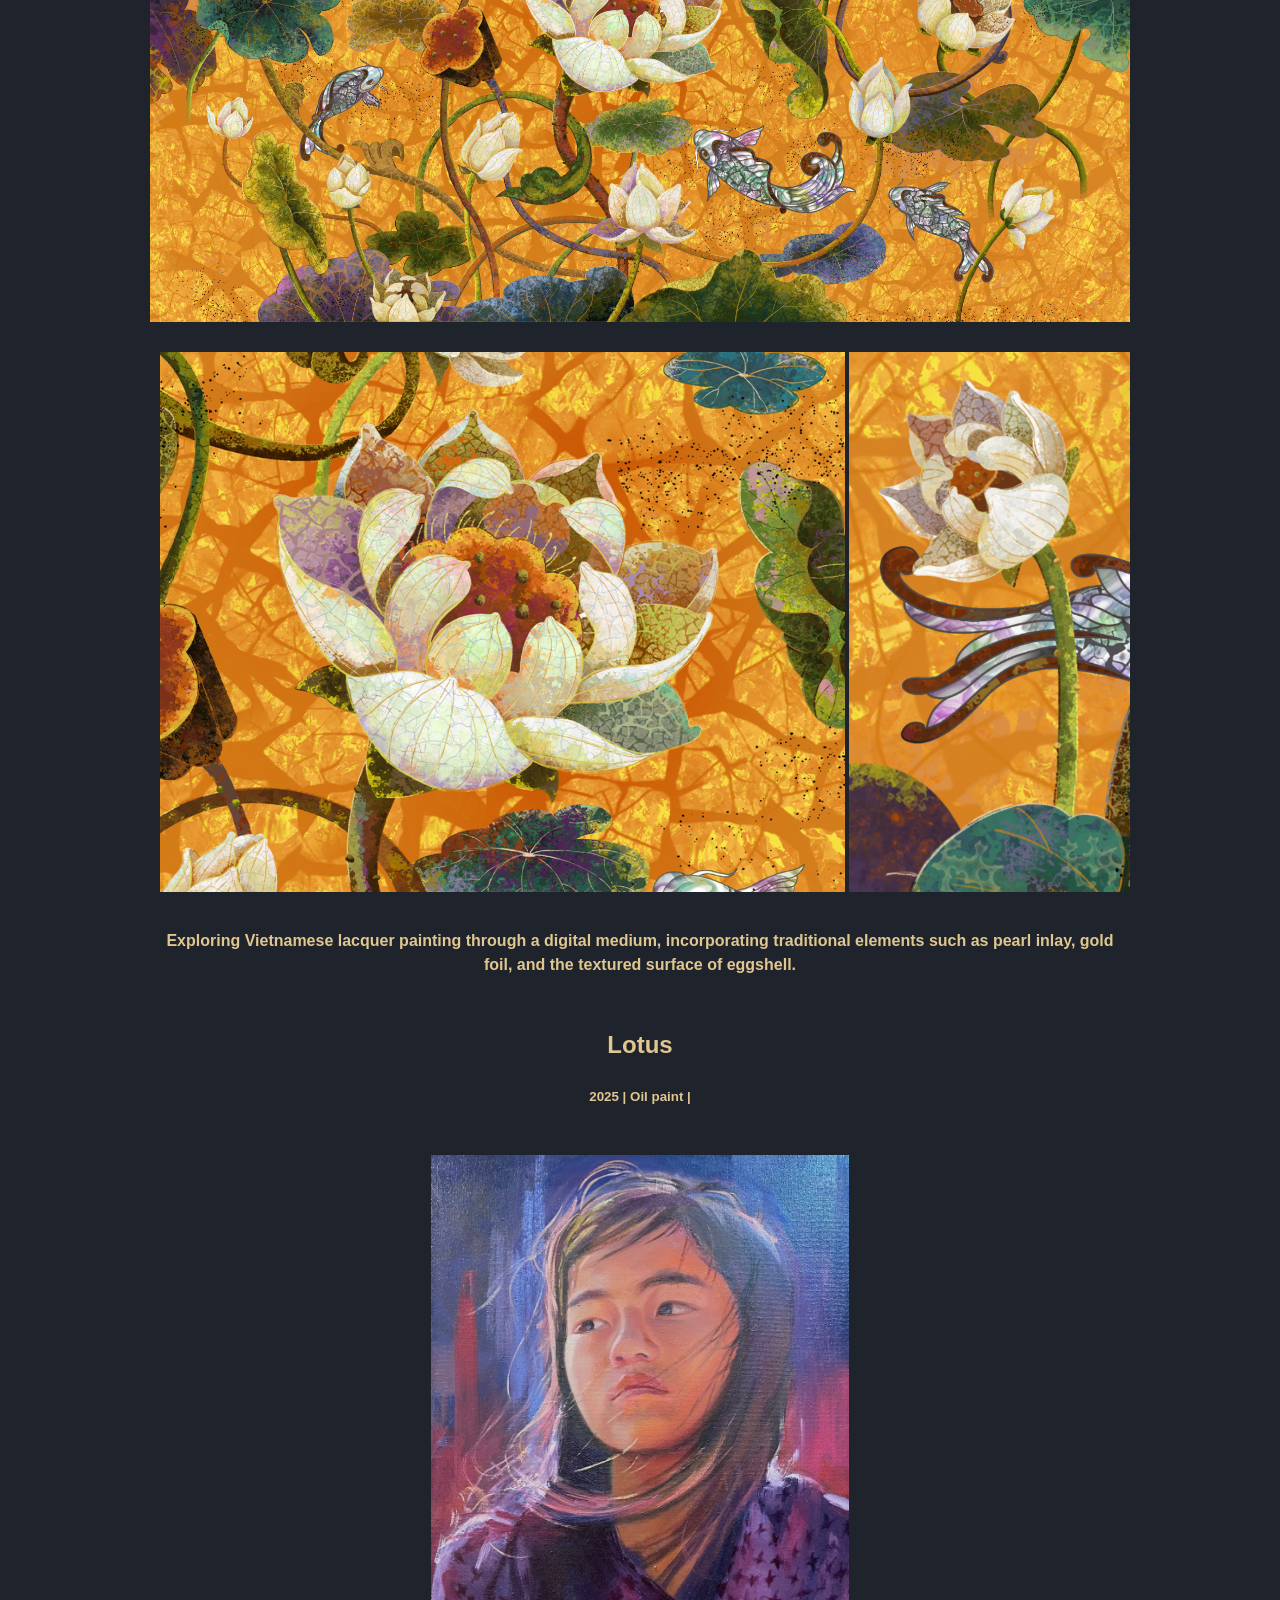
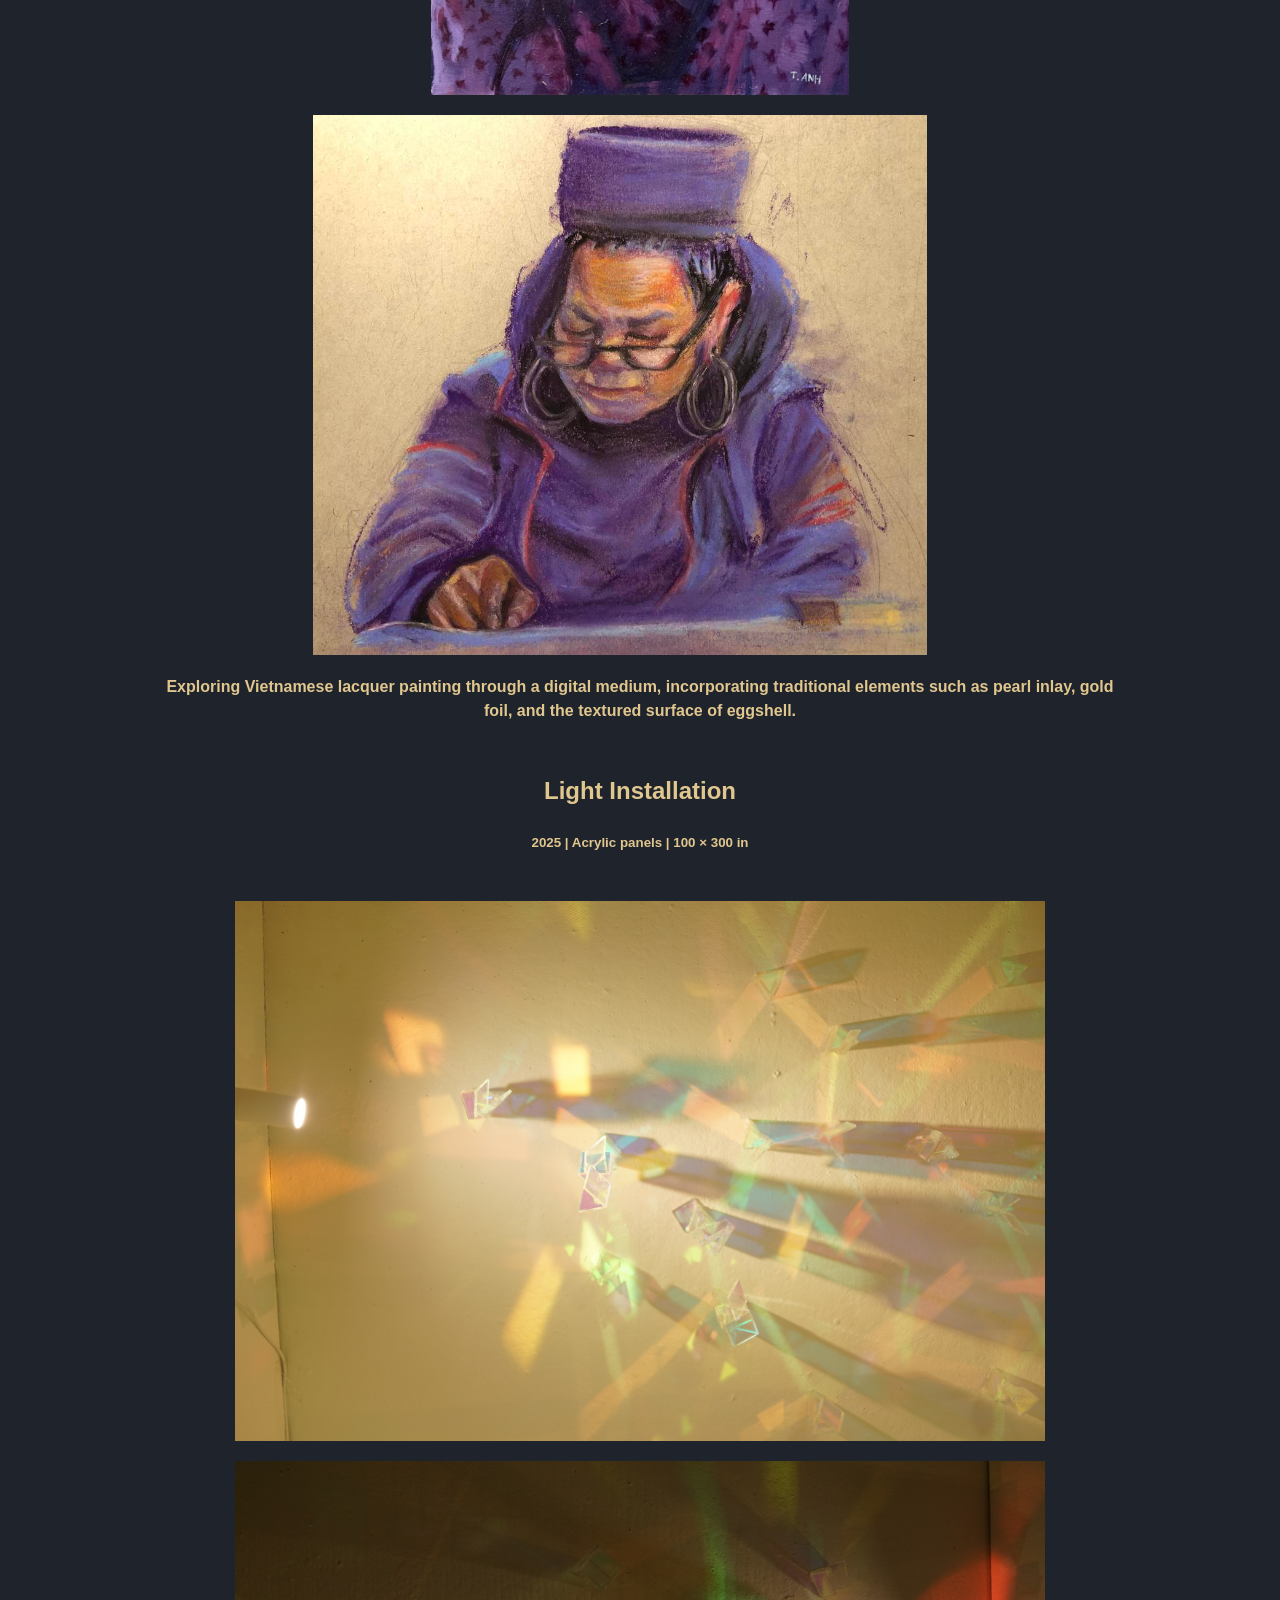
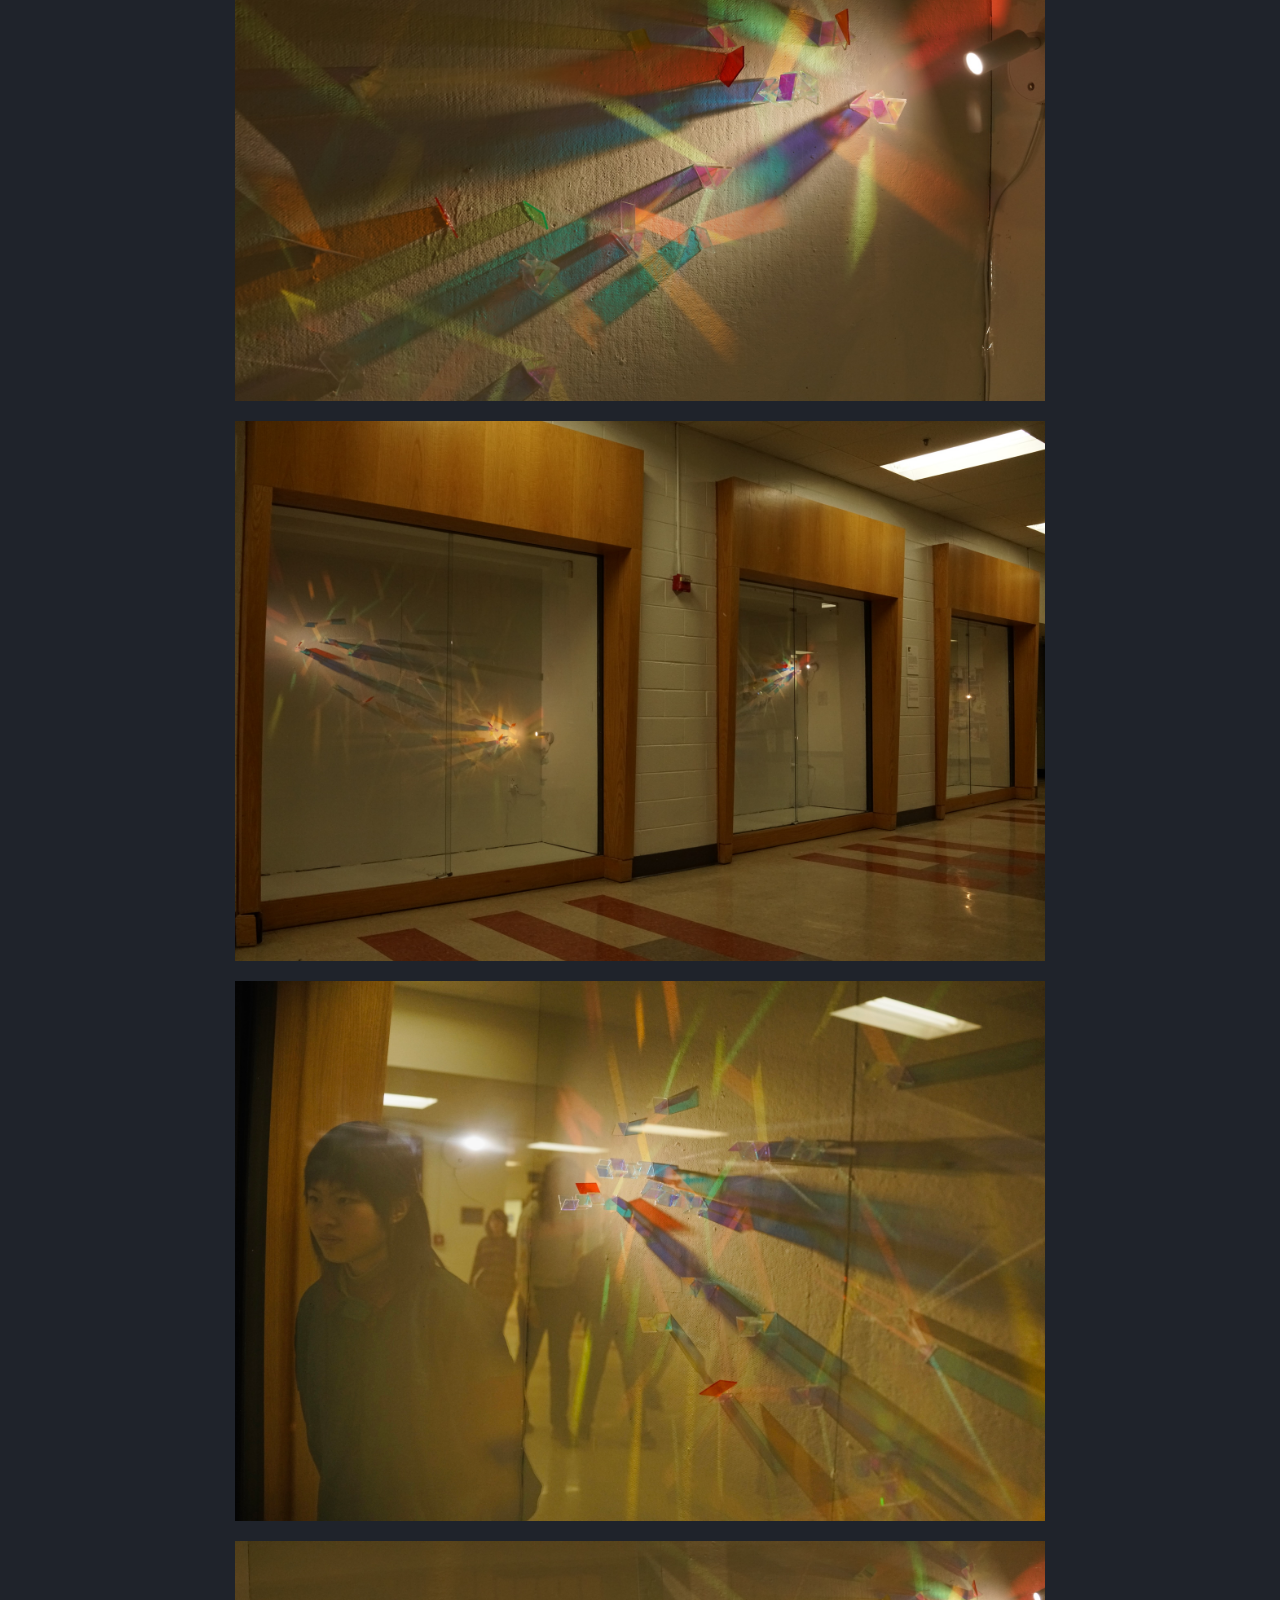
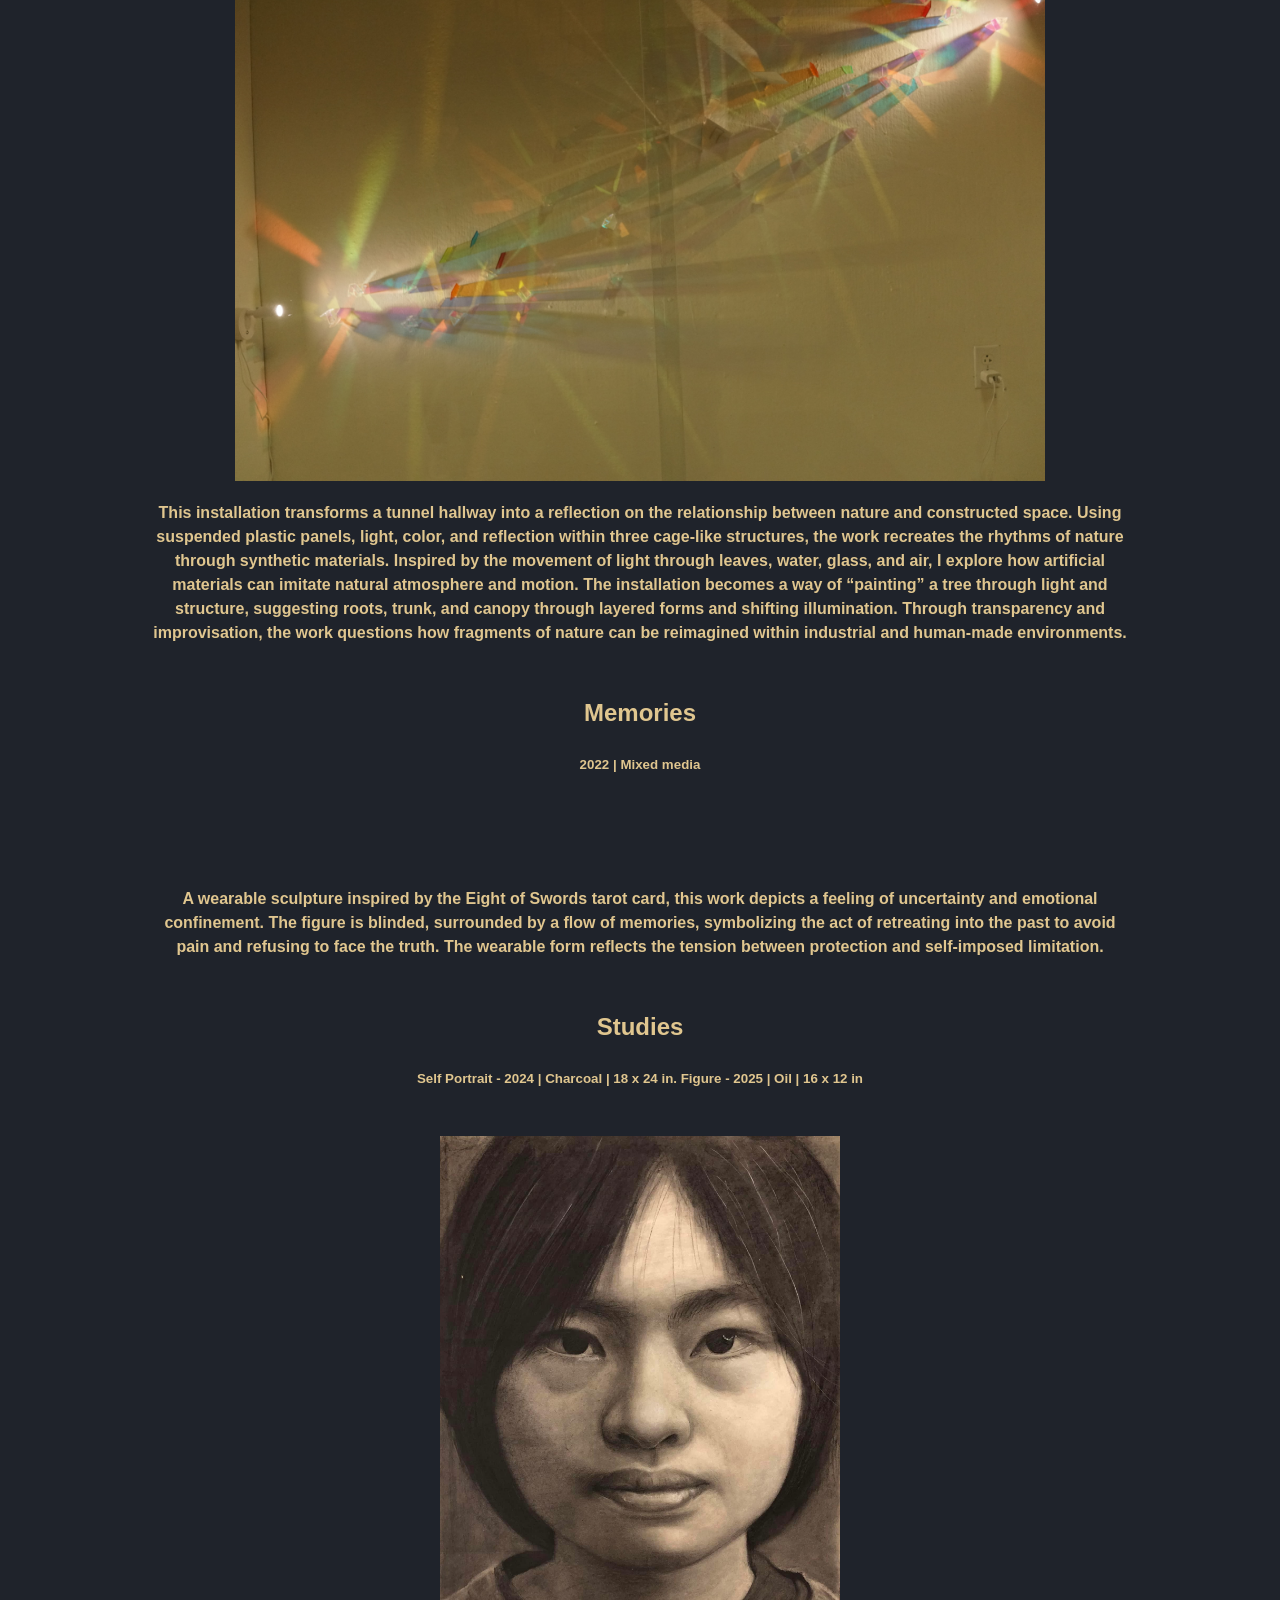
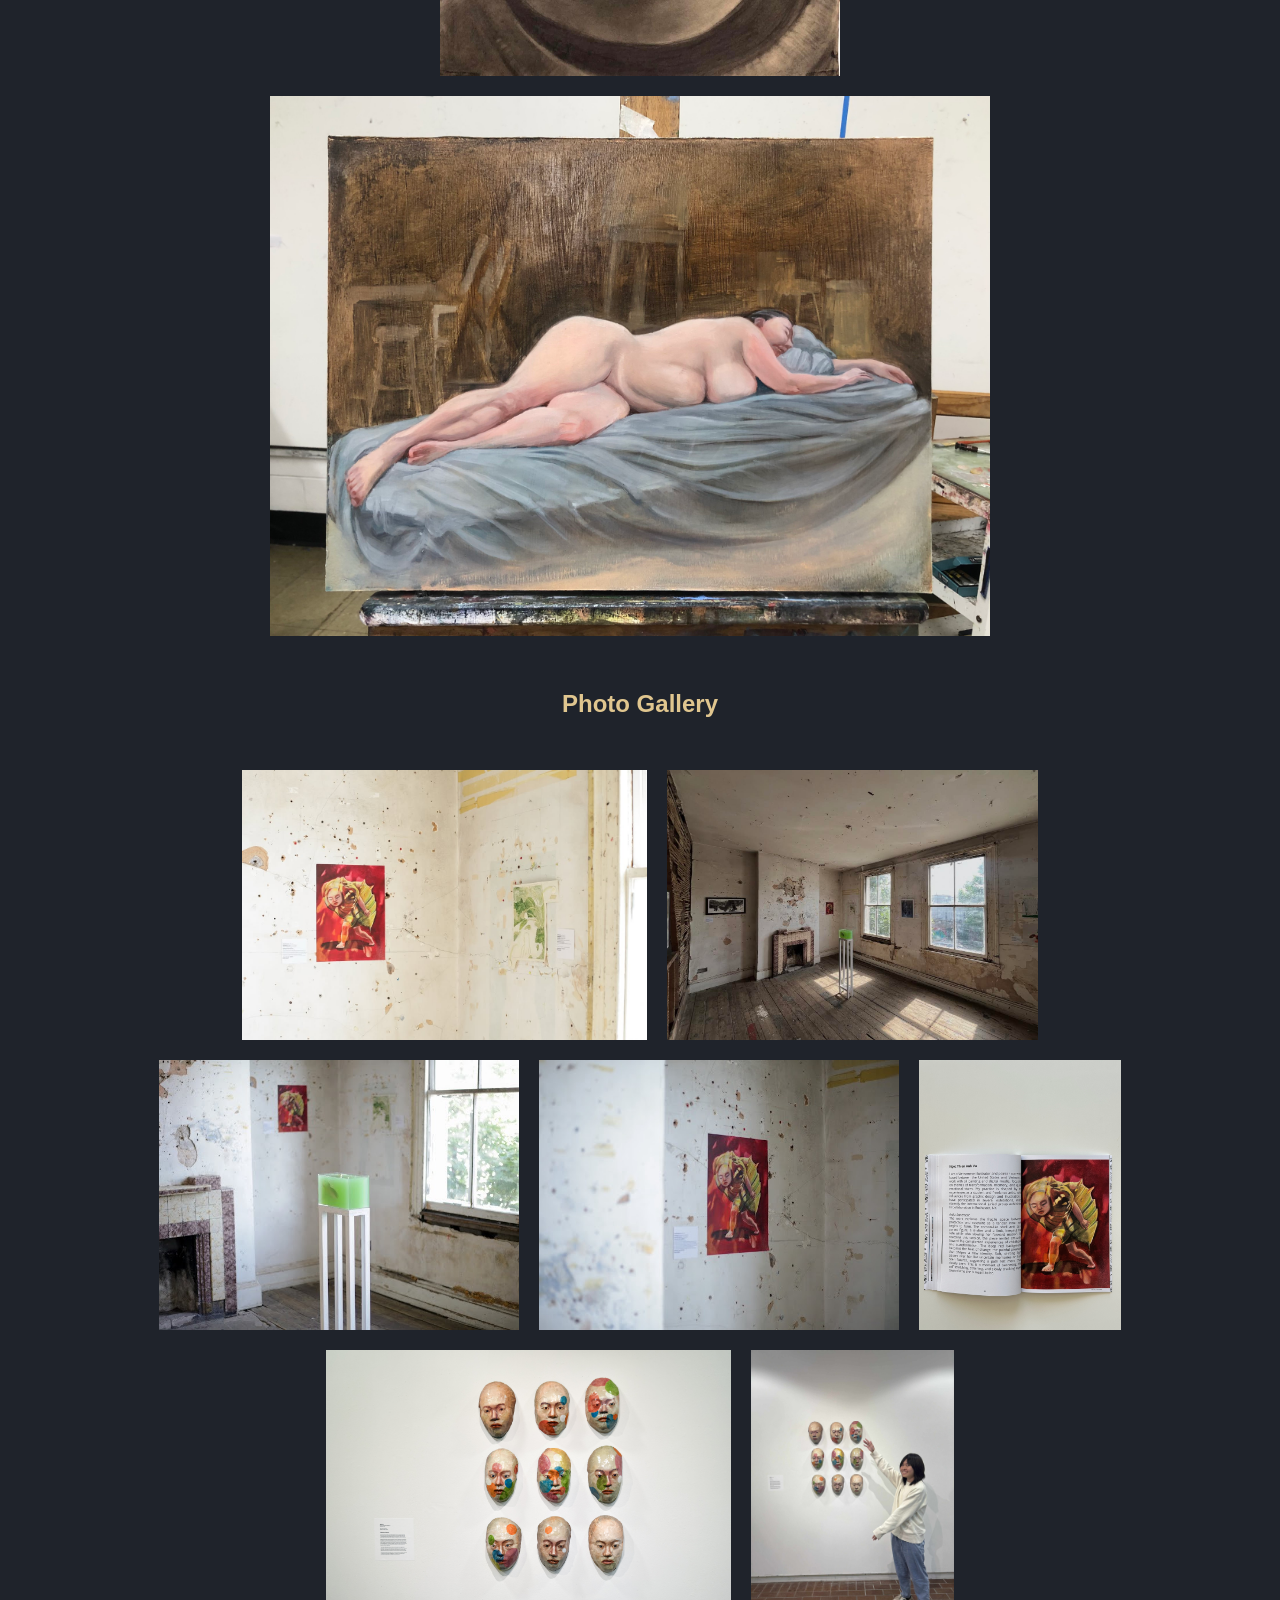
==== commit e1fdf69c: "Add files via upload" ====
--- a/index.html
+++ b/index.html
@@ -234,11 +234,11 @@
 <br><br> 
 <div class="gallery2">
     <div class="row">
-  <img class="photo-row" src="media/images/feature/light 1.JPG" onclick="toggleFullscreen(this)" alt="">      
-  <img class="photo-row" src="media/images/feature/light 2.JPG" onclick="toggleFullscreen(this)" alt="">      
-  <img class="photo-row" src="media/images/feature/light 3.JPG" onclick="toggleFullscreen(this)" alt="">      
-  <img class="photo-row" src="media/images/feature/light 4.JPG" onclick="toggleFullscreen(this)" alt="">      
-  <img class="photo-row" src="media/images/feature/light 5.JPG" onclick="toggleFullscreen(this)" alt="">      
+  <img class="photo-row" src="media/images/feature/light 1.jpg" onclick="toggleFullscreen(this)" alt="">      
+  <img class="photo-row" src="media/images/feature/light 2.jpg" onclick="toggleFullscreen(this)" alt="">      
+  <img class="photo-row" src="media/images/feature/light 3.jpg" onclick="toggleFullscreen(this)" alt="">      
+  <img class="photo-row" src="media/images/feature/light 4.jpg" onclick="toggleFullscreen(this)" alt="">      
+  <img class="photo-row" src="media/images/feature/light 5.jpg" onclick="toggleFullscreen(this)" alt="">      
 <h4 class="project-image">This installation transforms a tunnel hallway into a reflection
    on the relationship between nature and constructed space. Using suspended plastic panels,
     light, color, and reflection within three cage-like structures, the work recreates the 
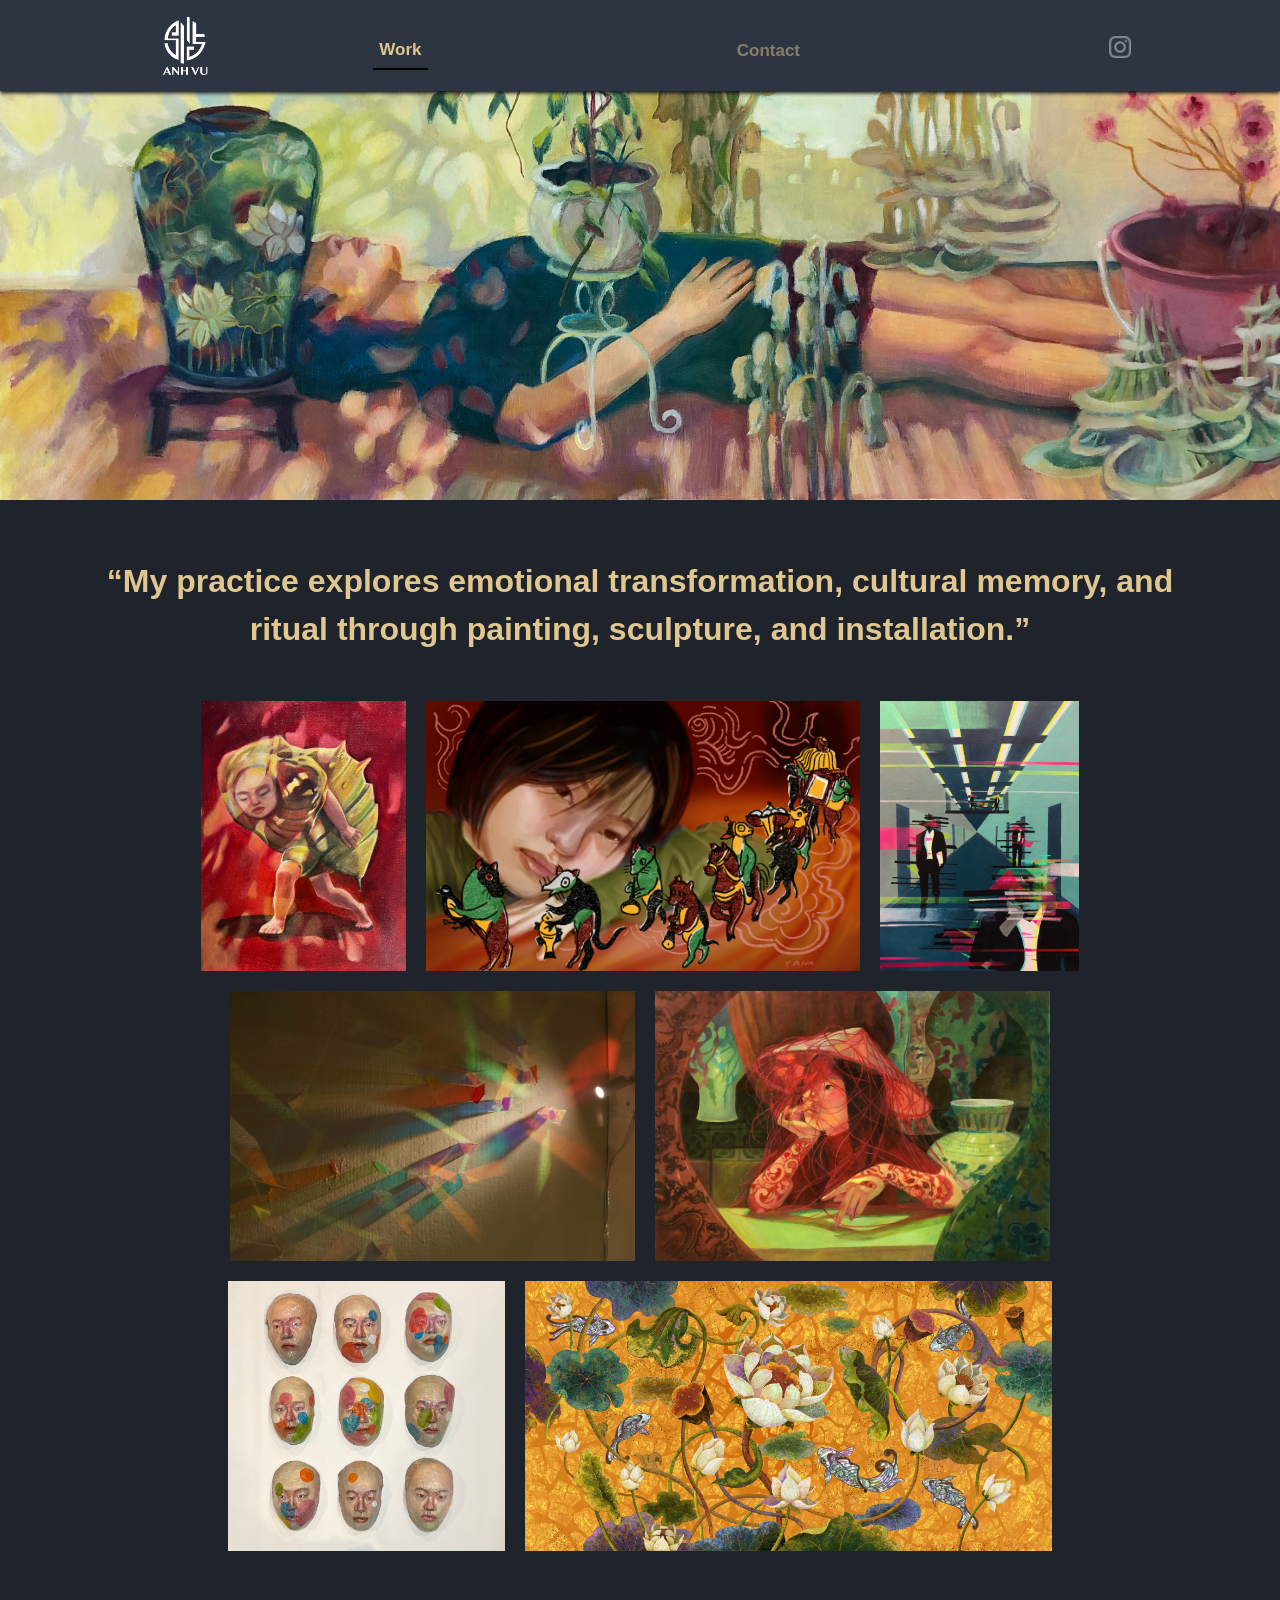
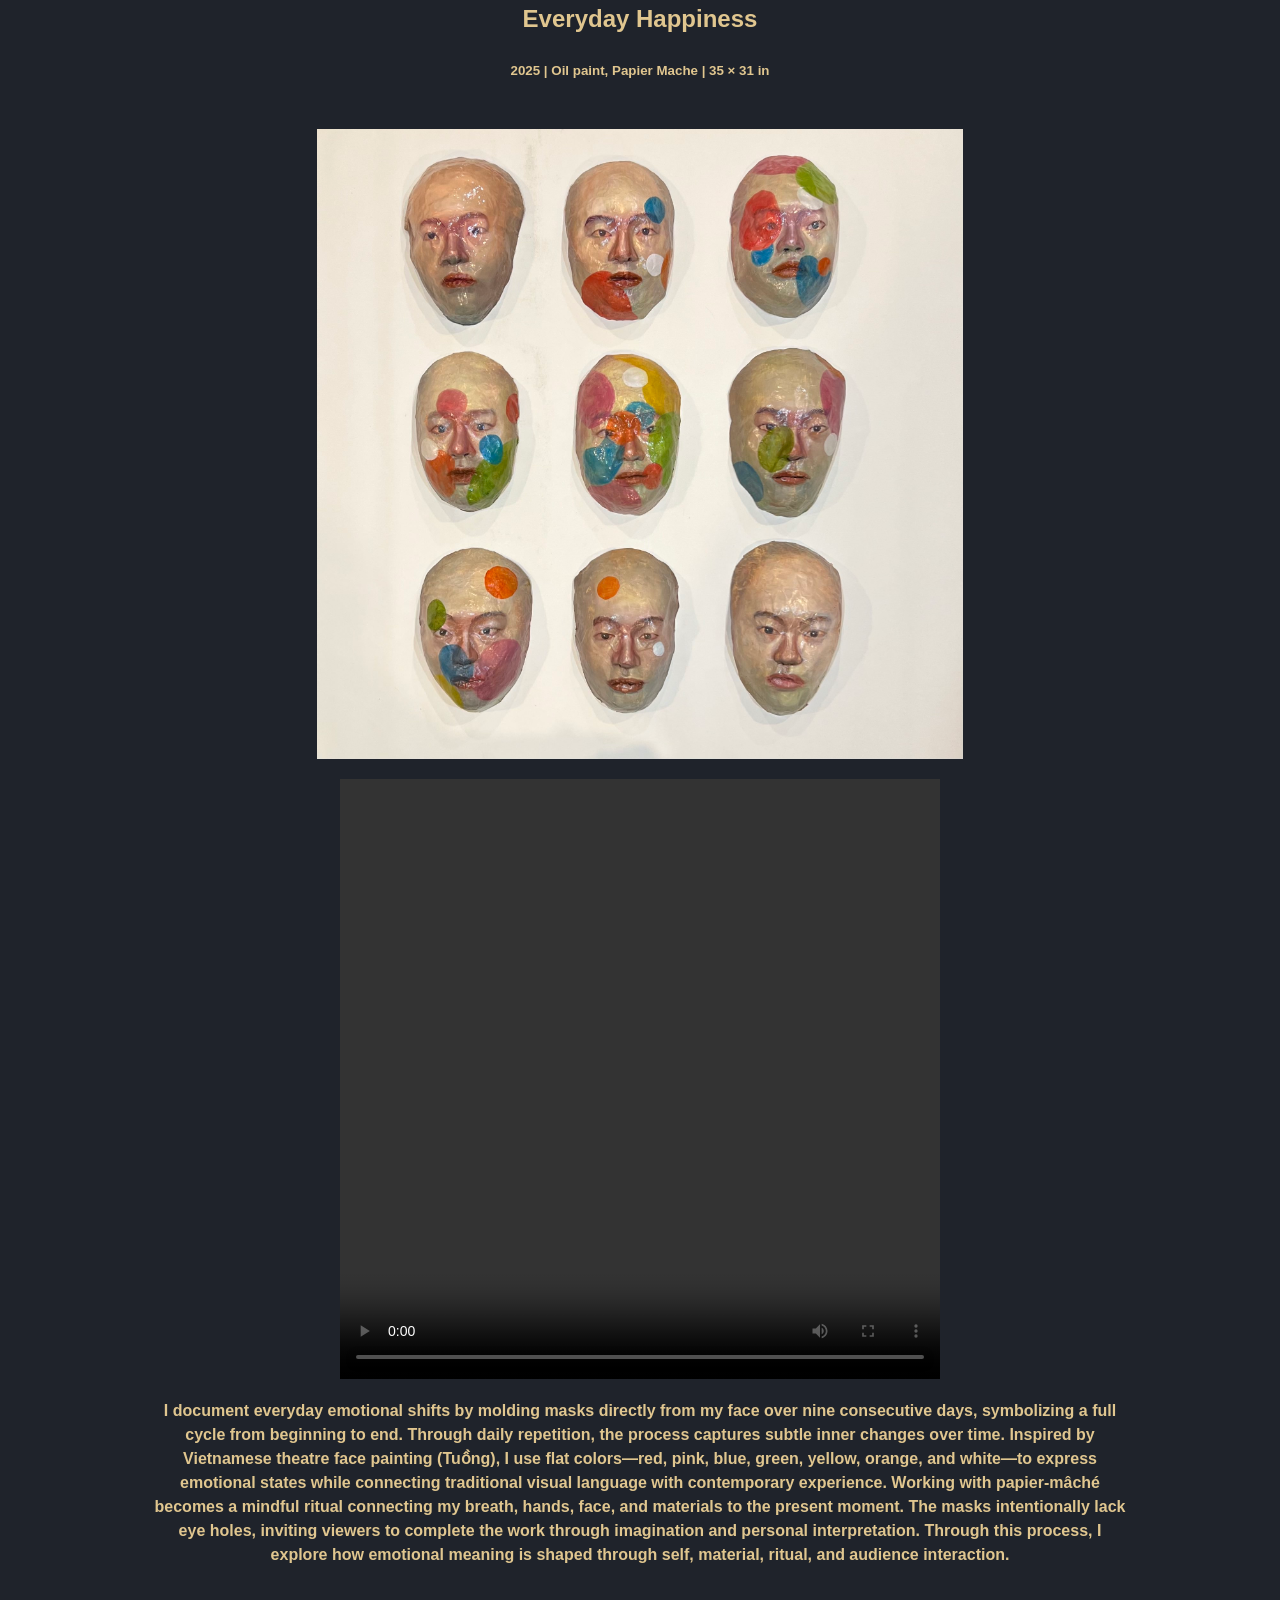
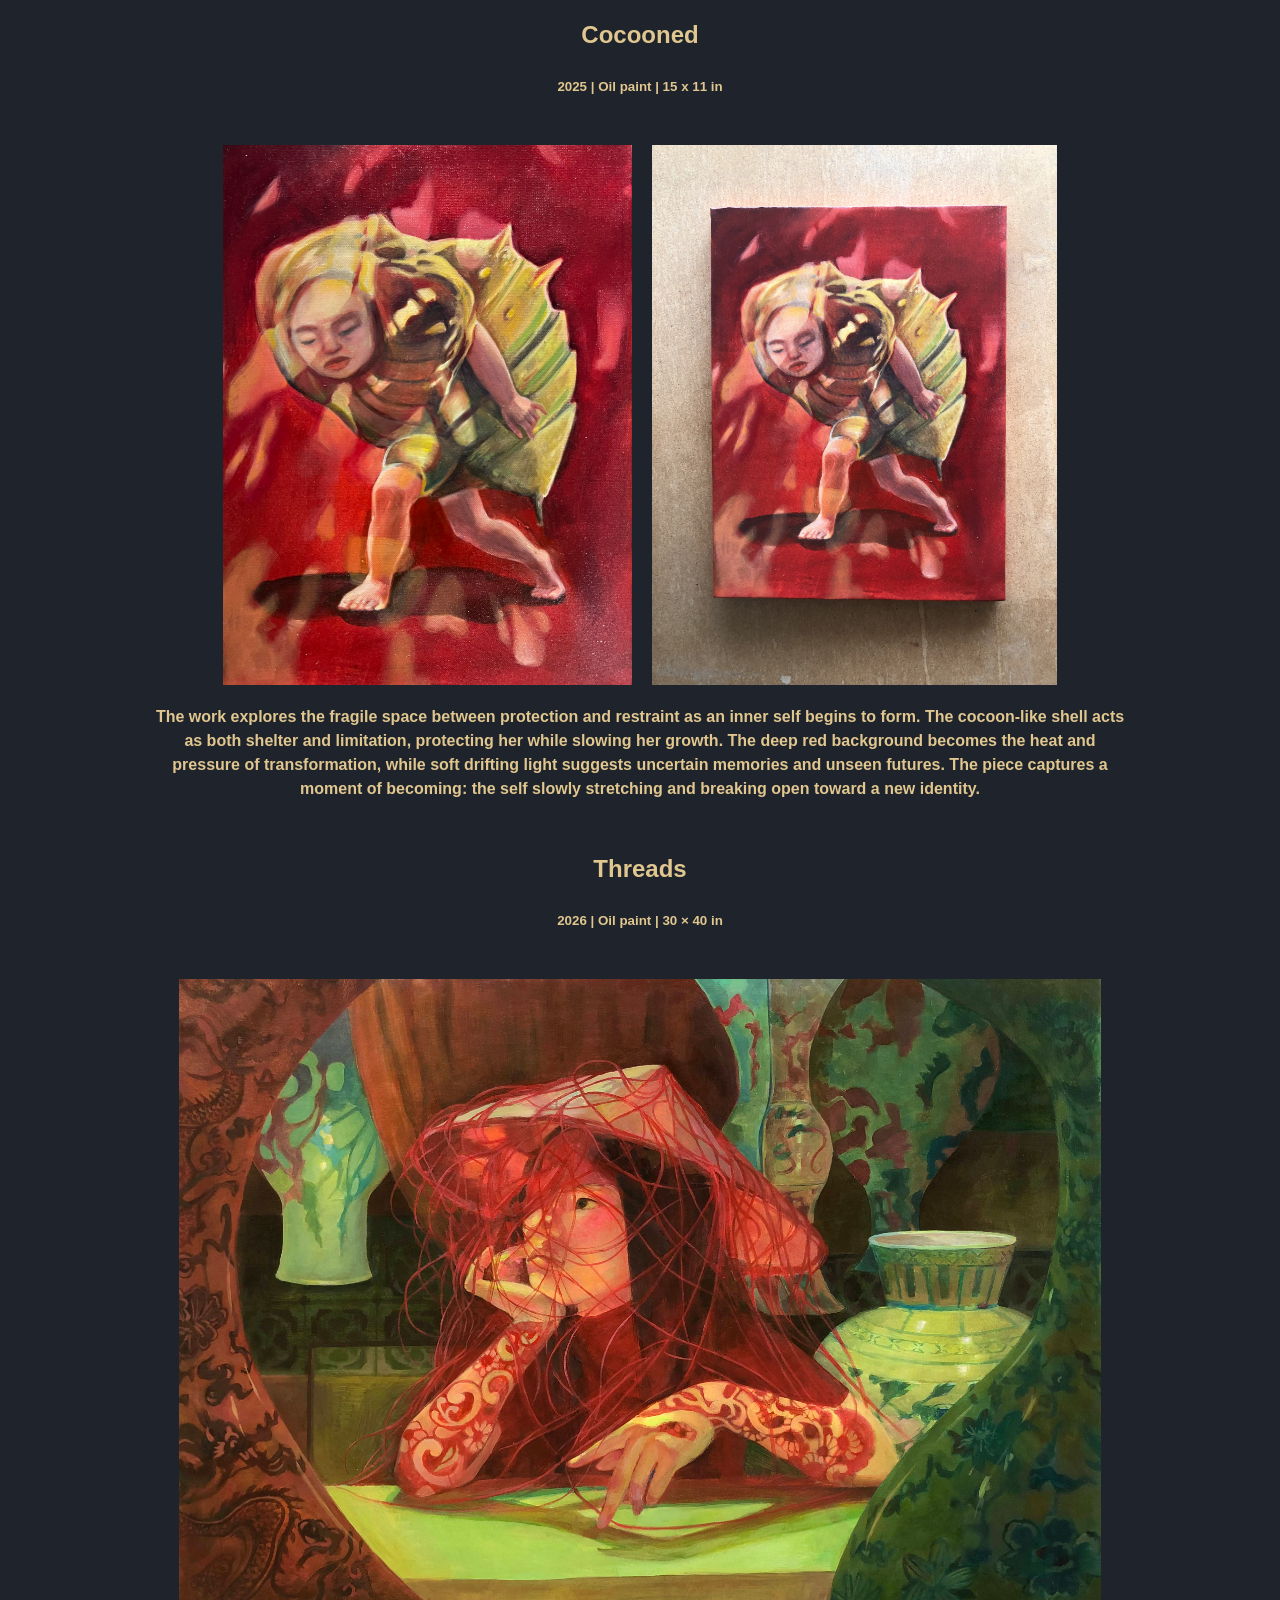
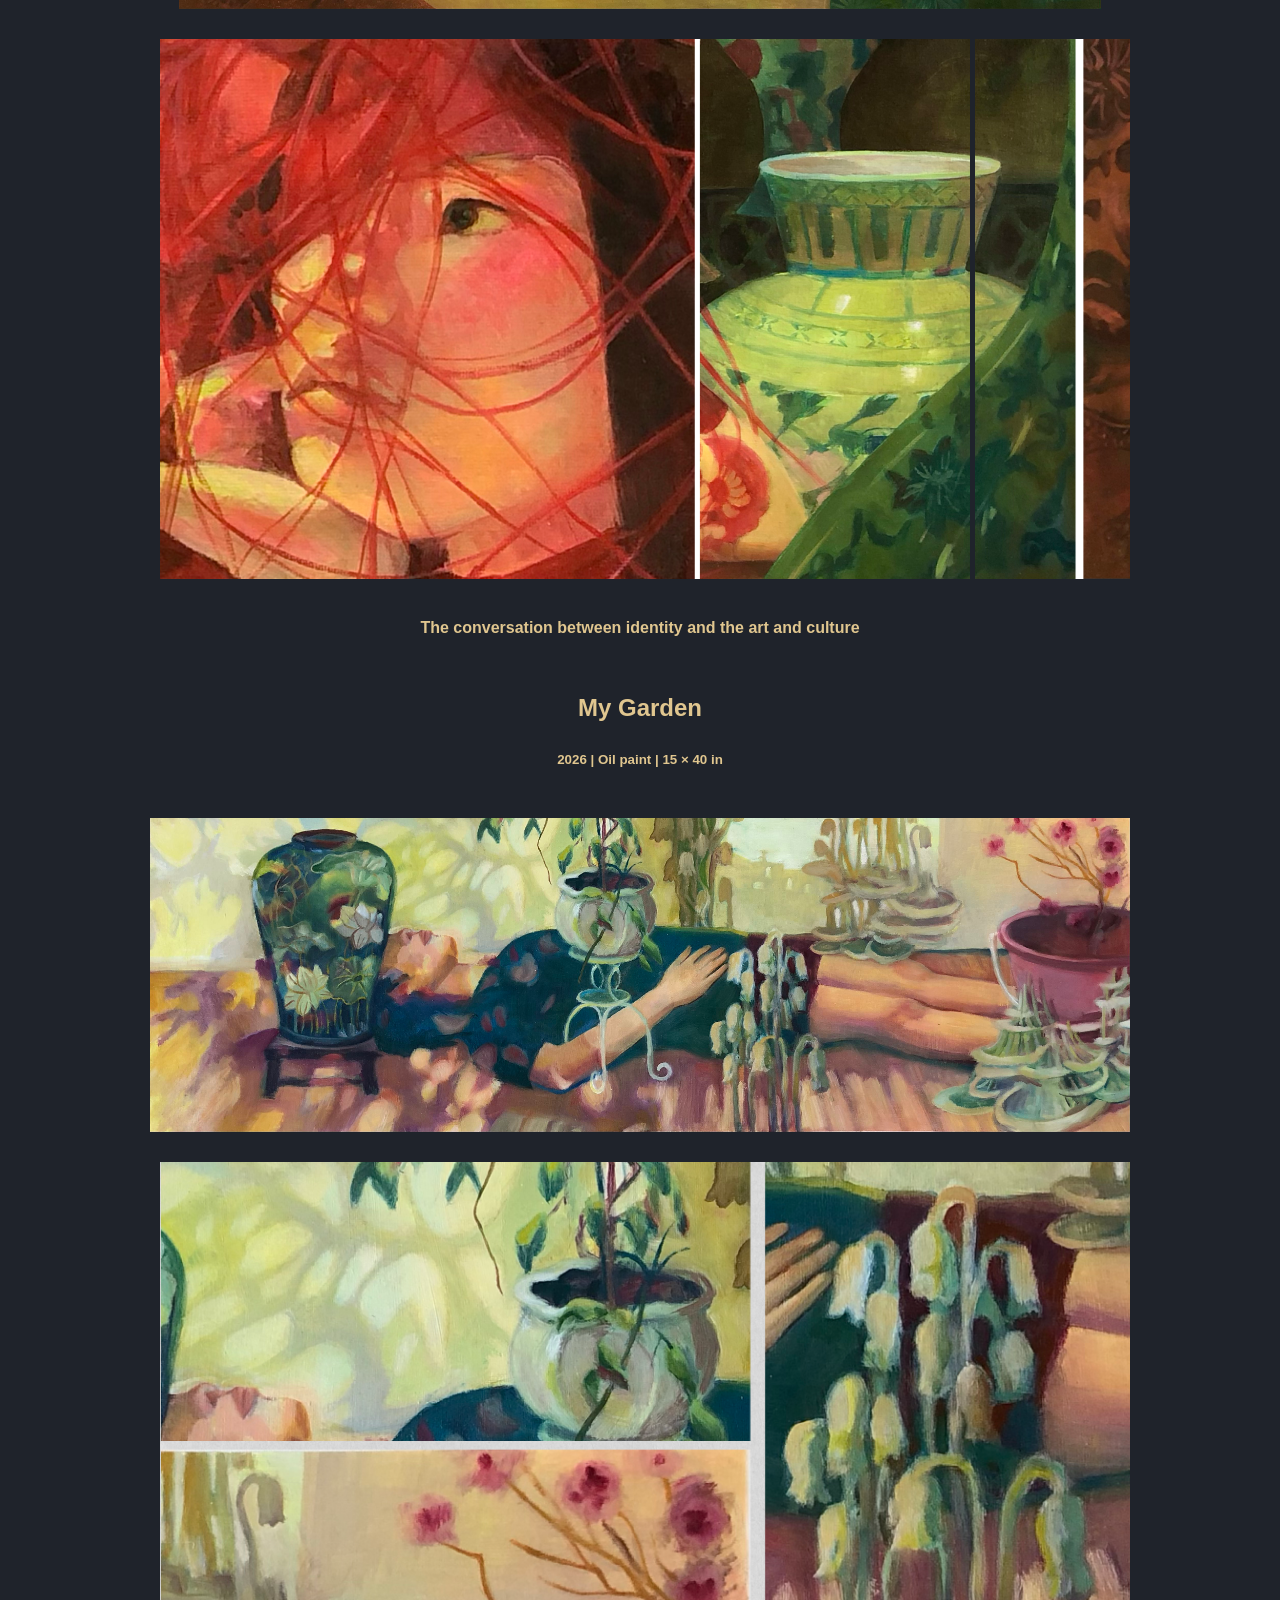
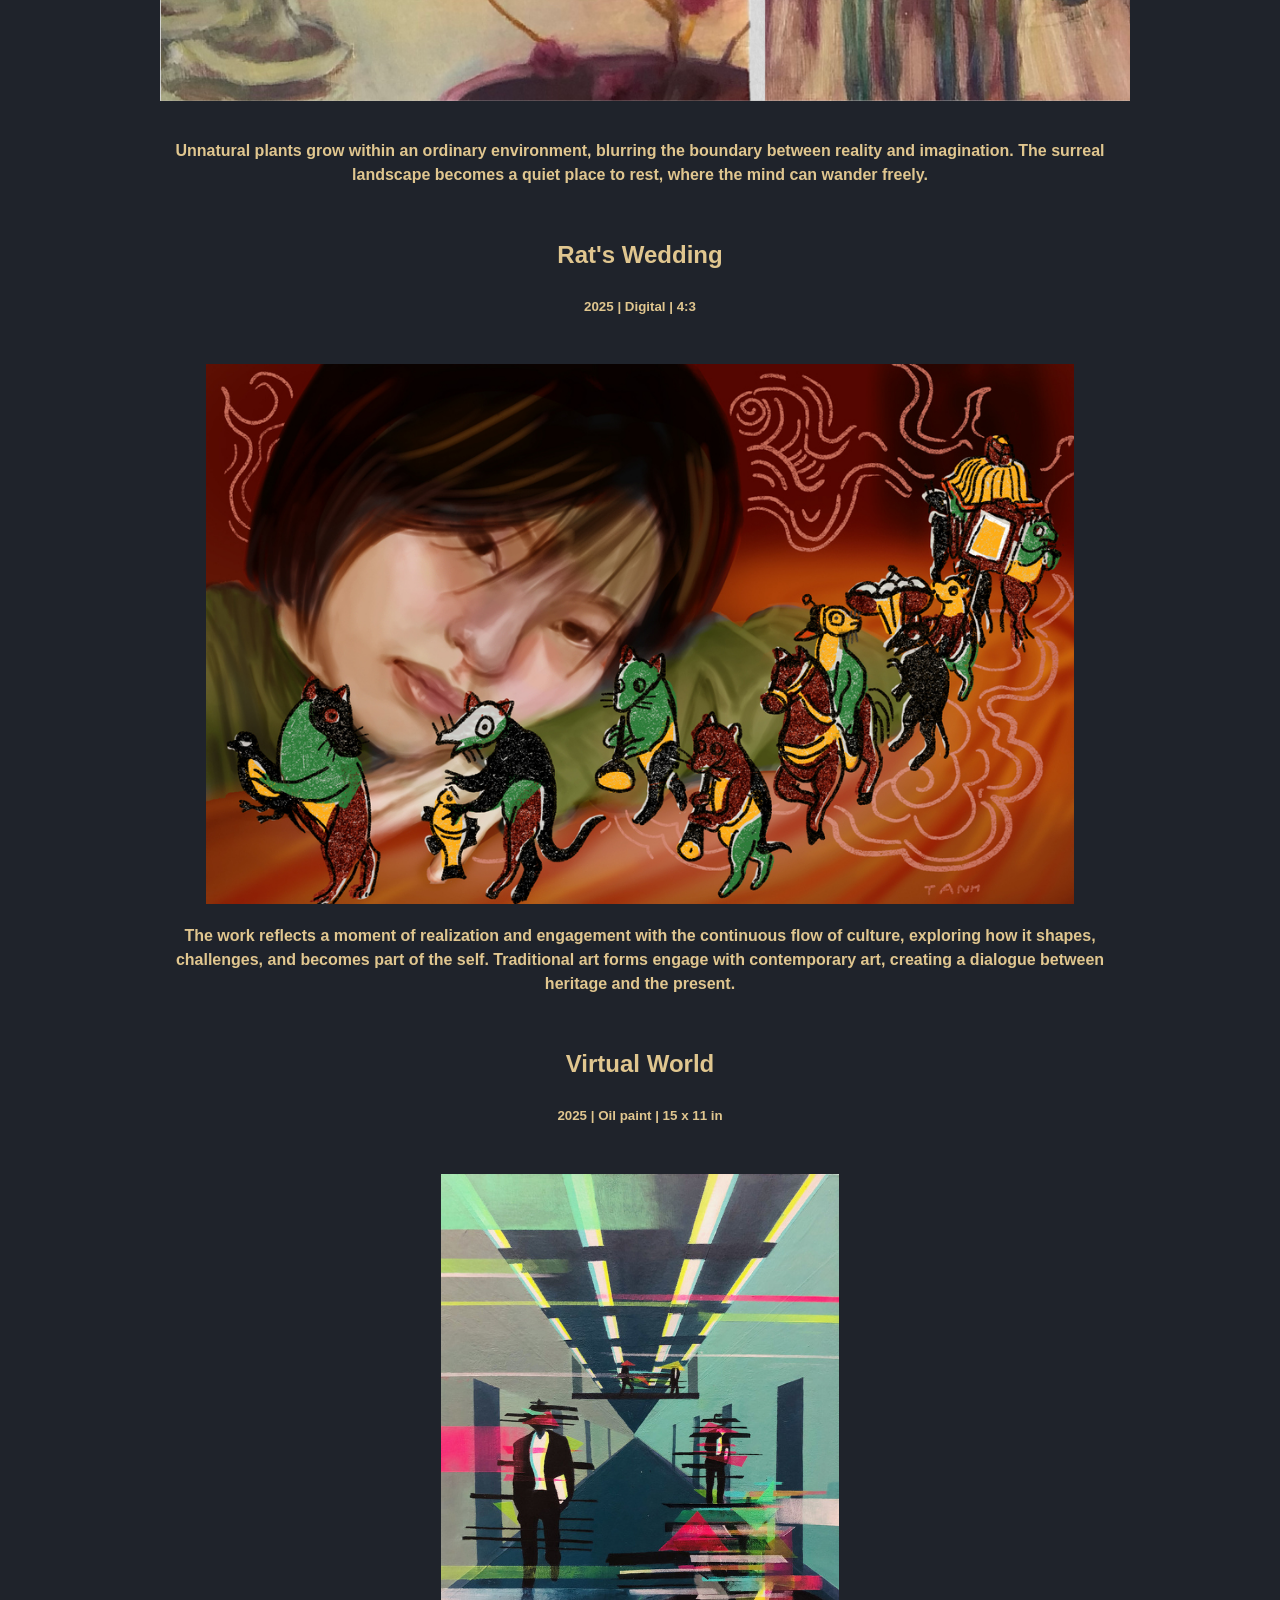
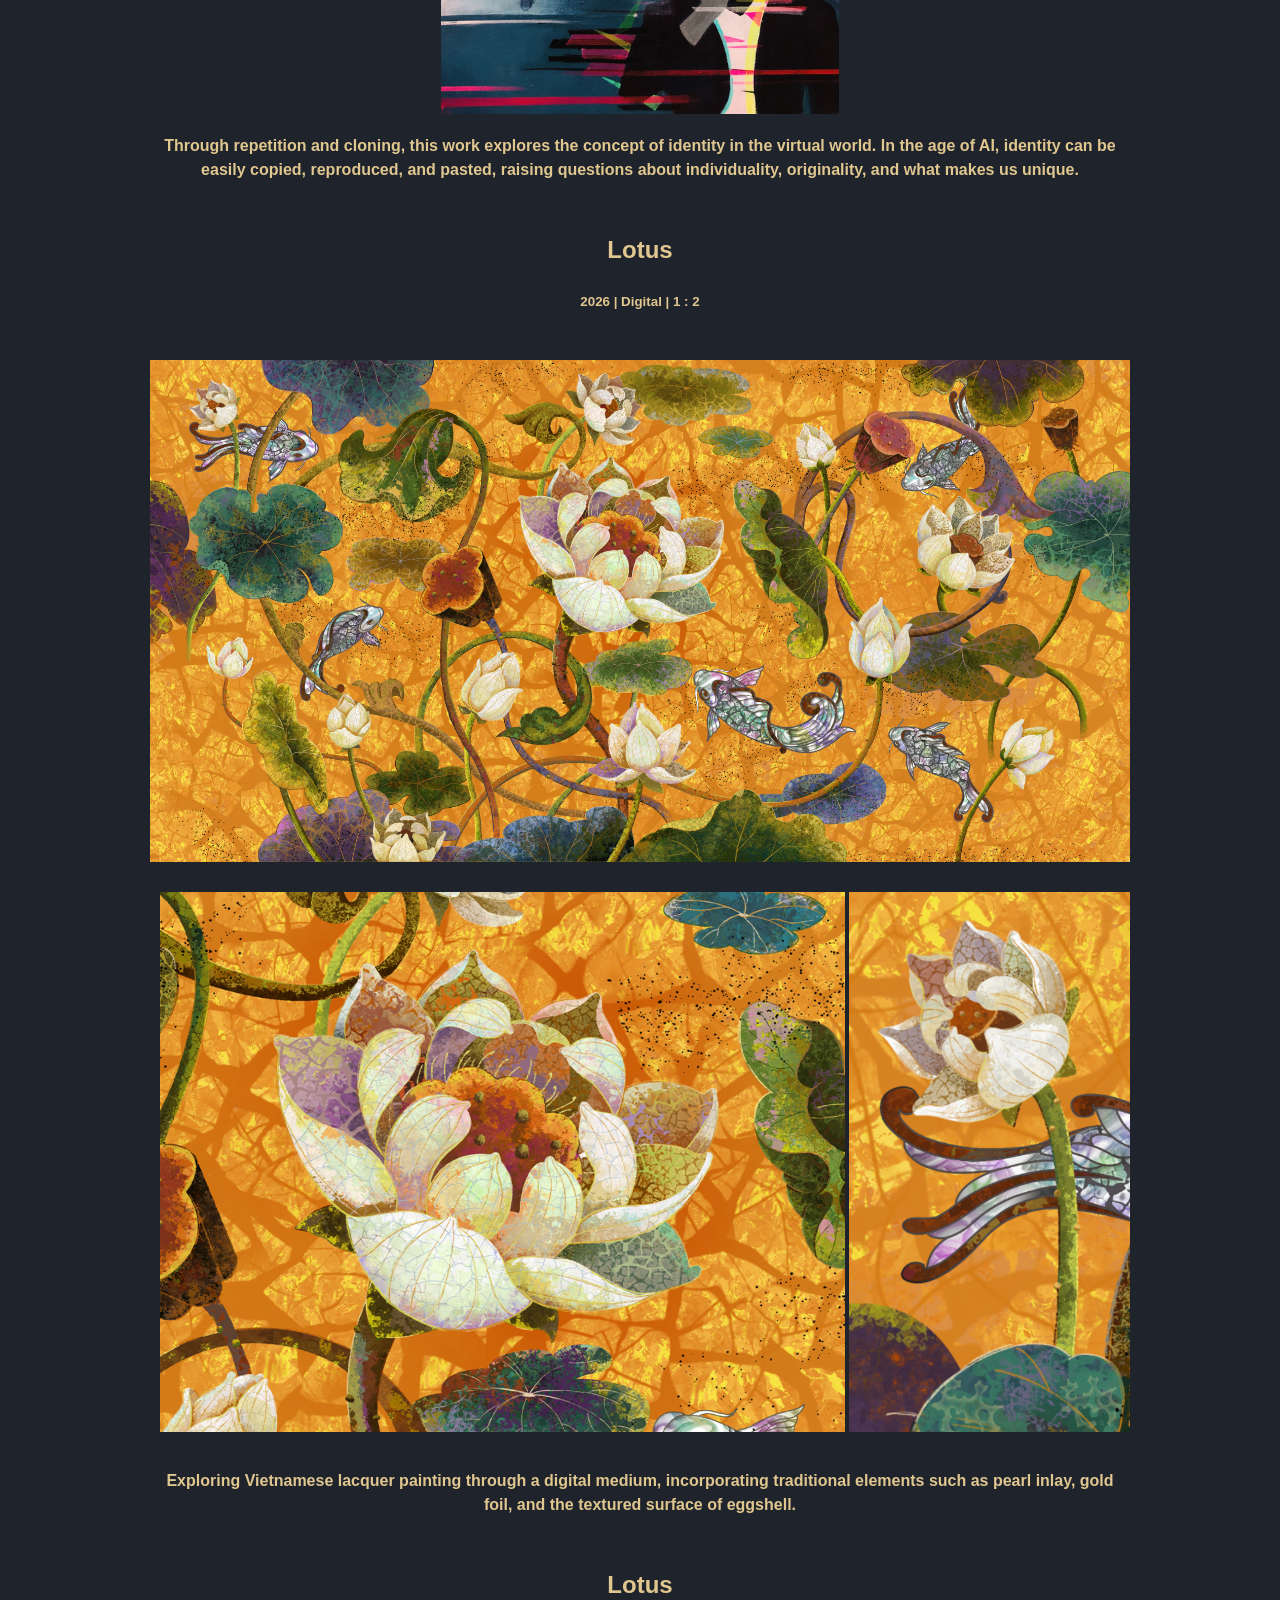
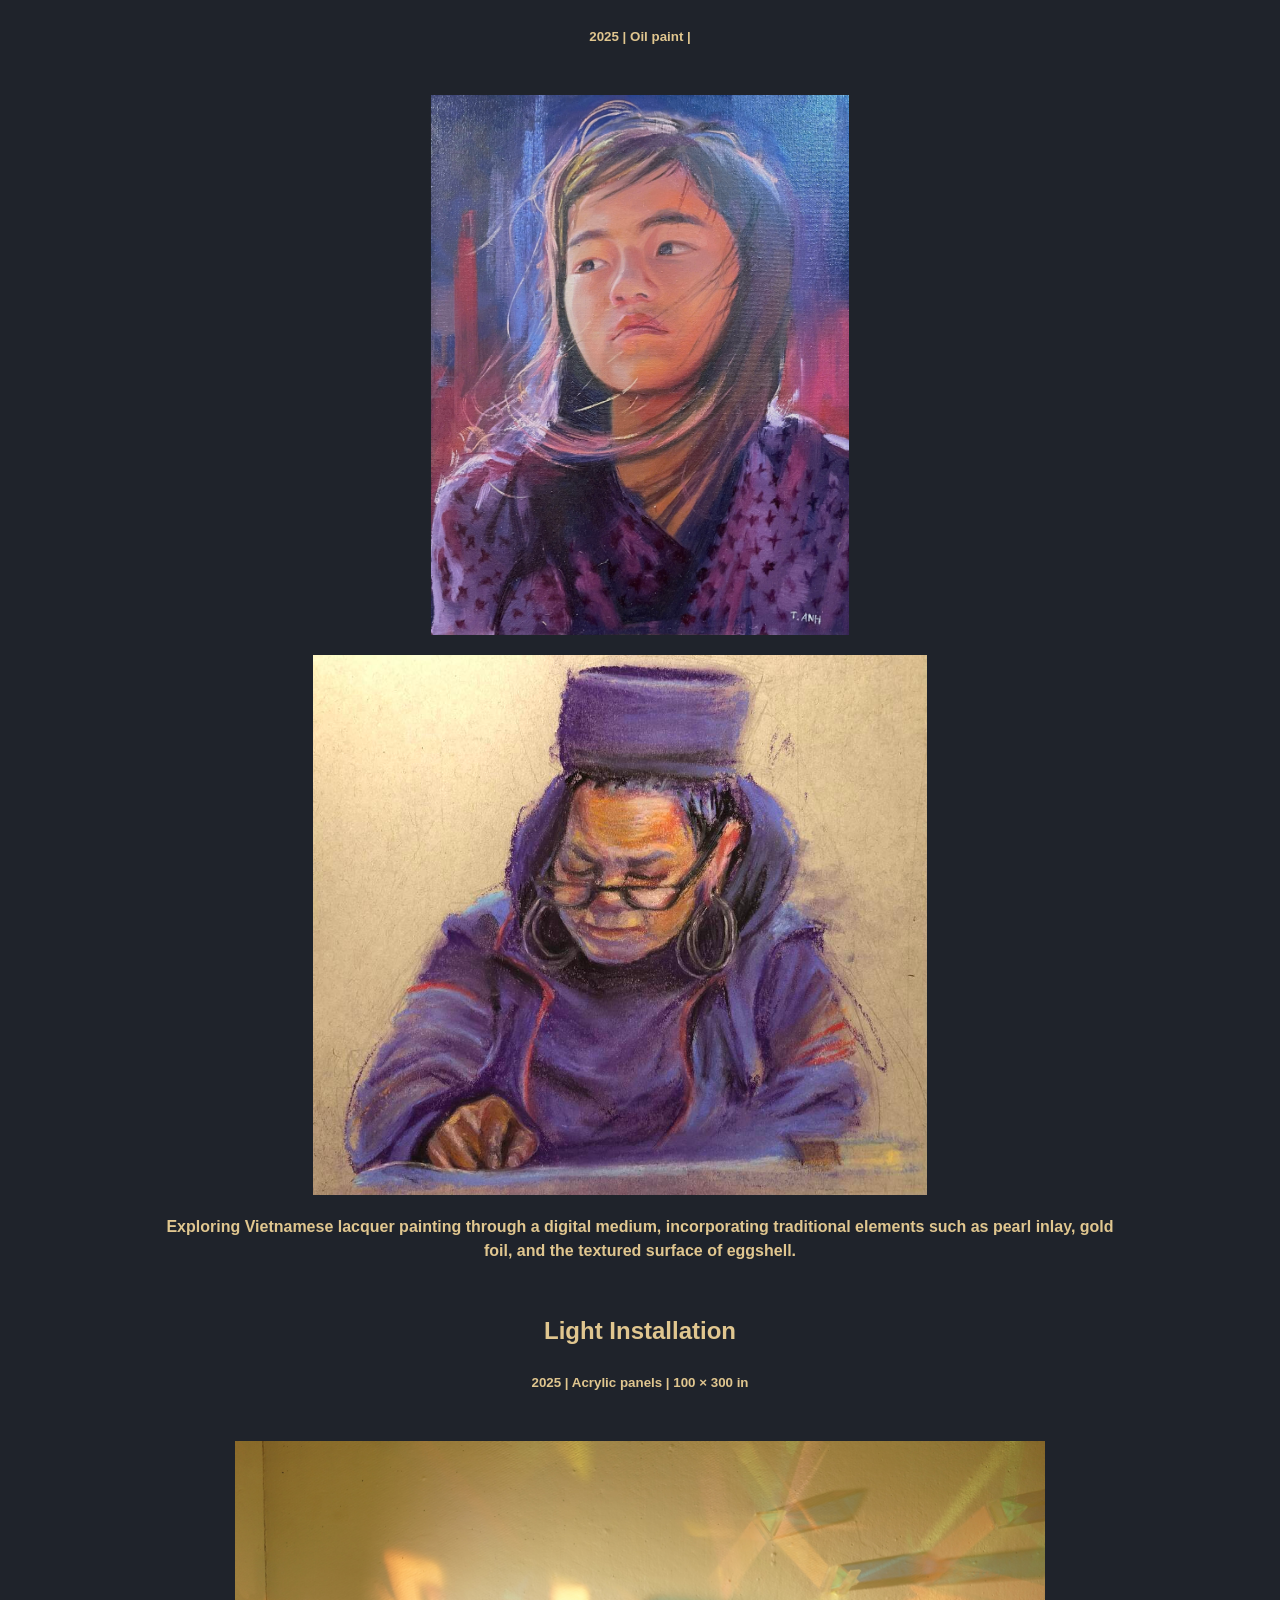
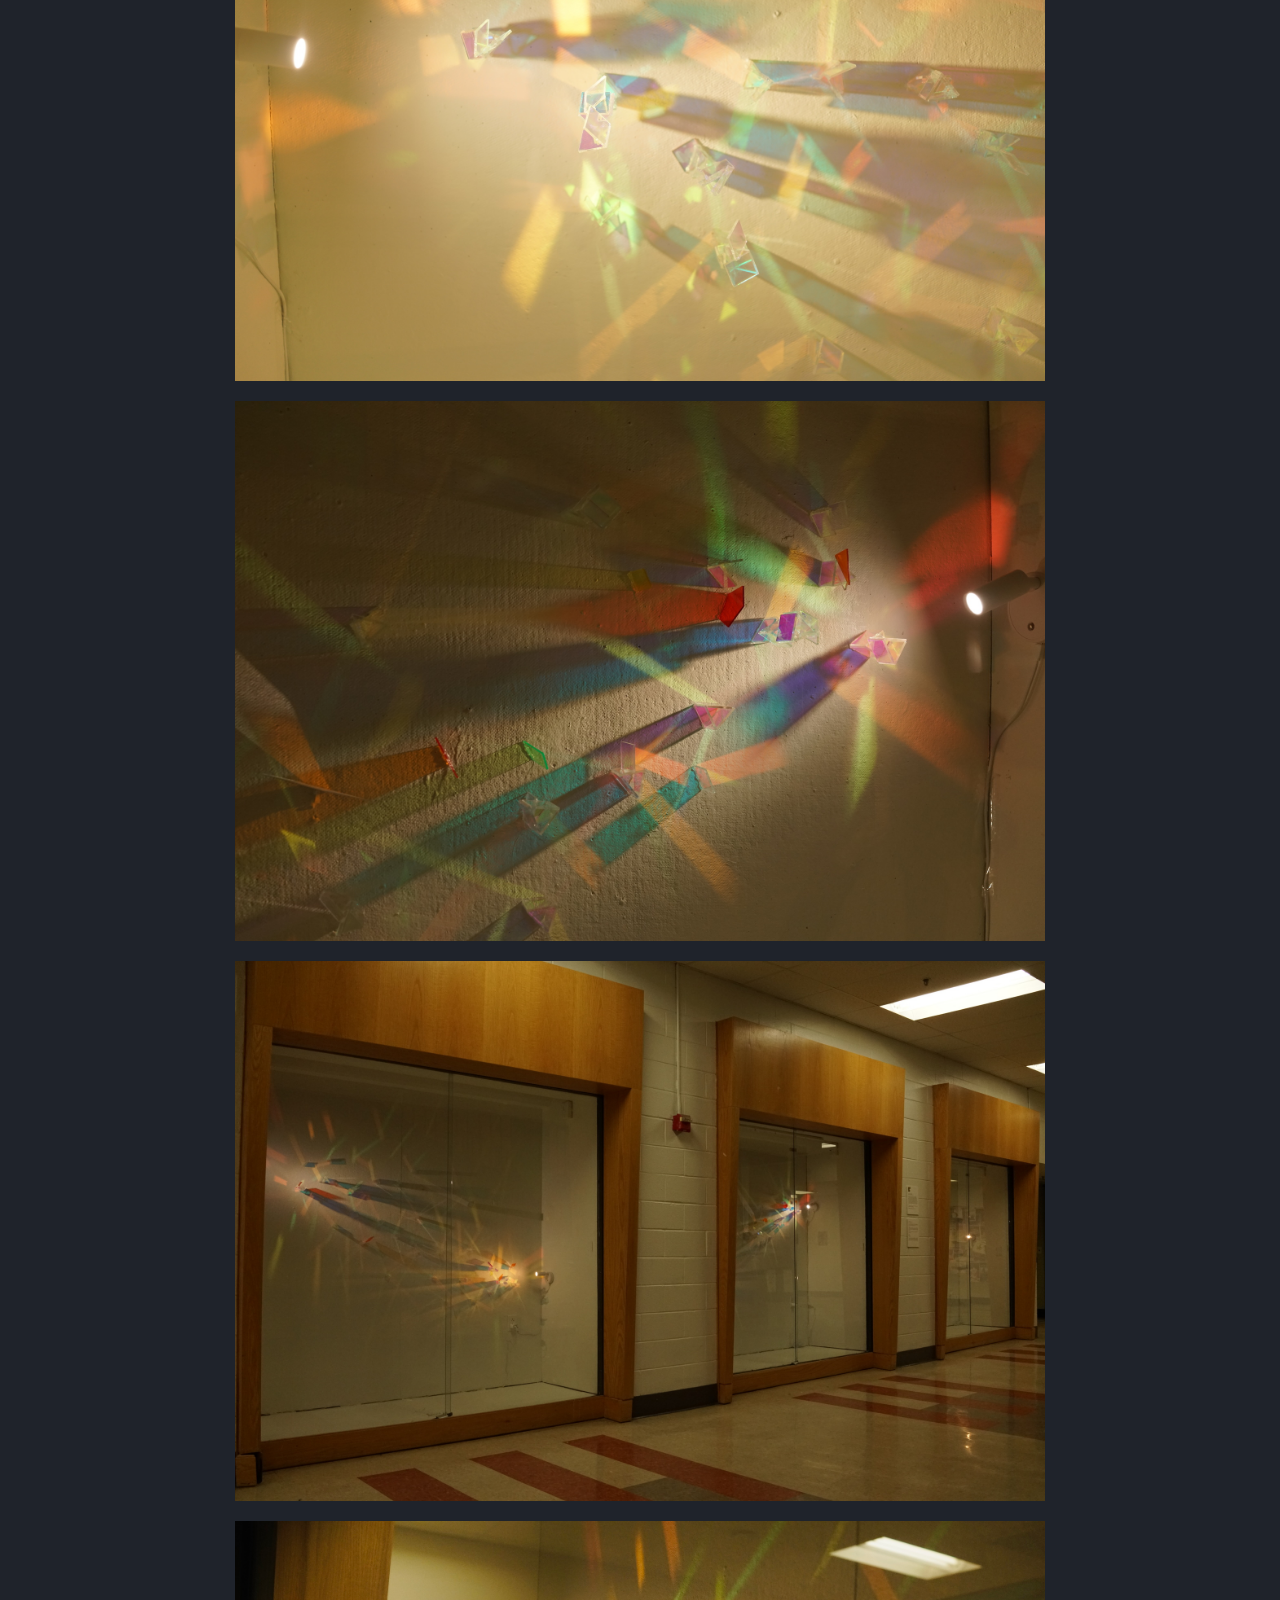
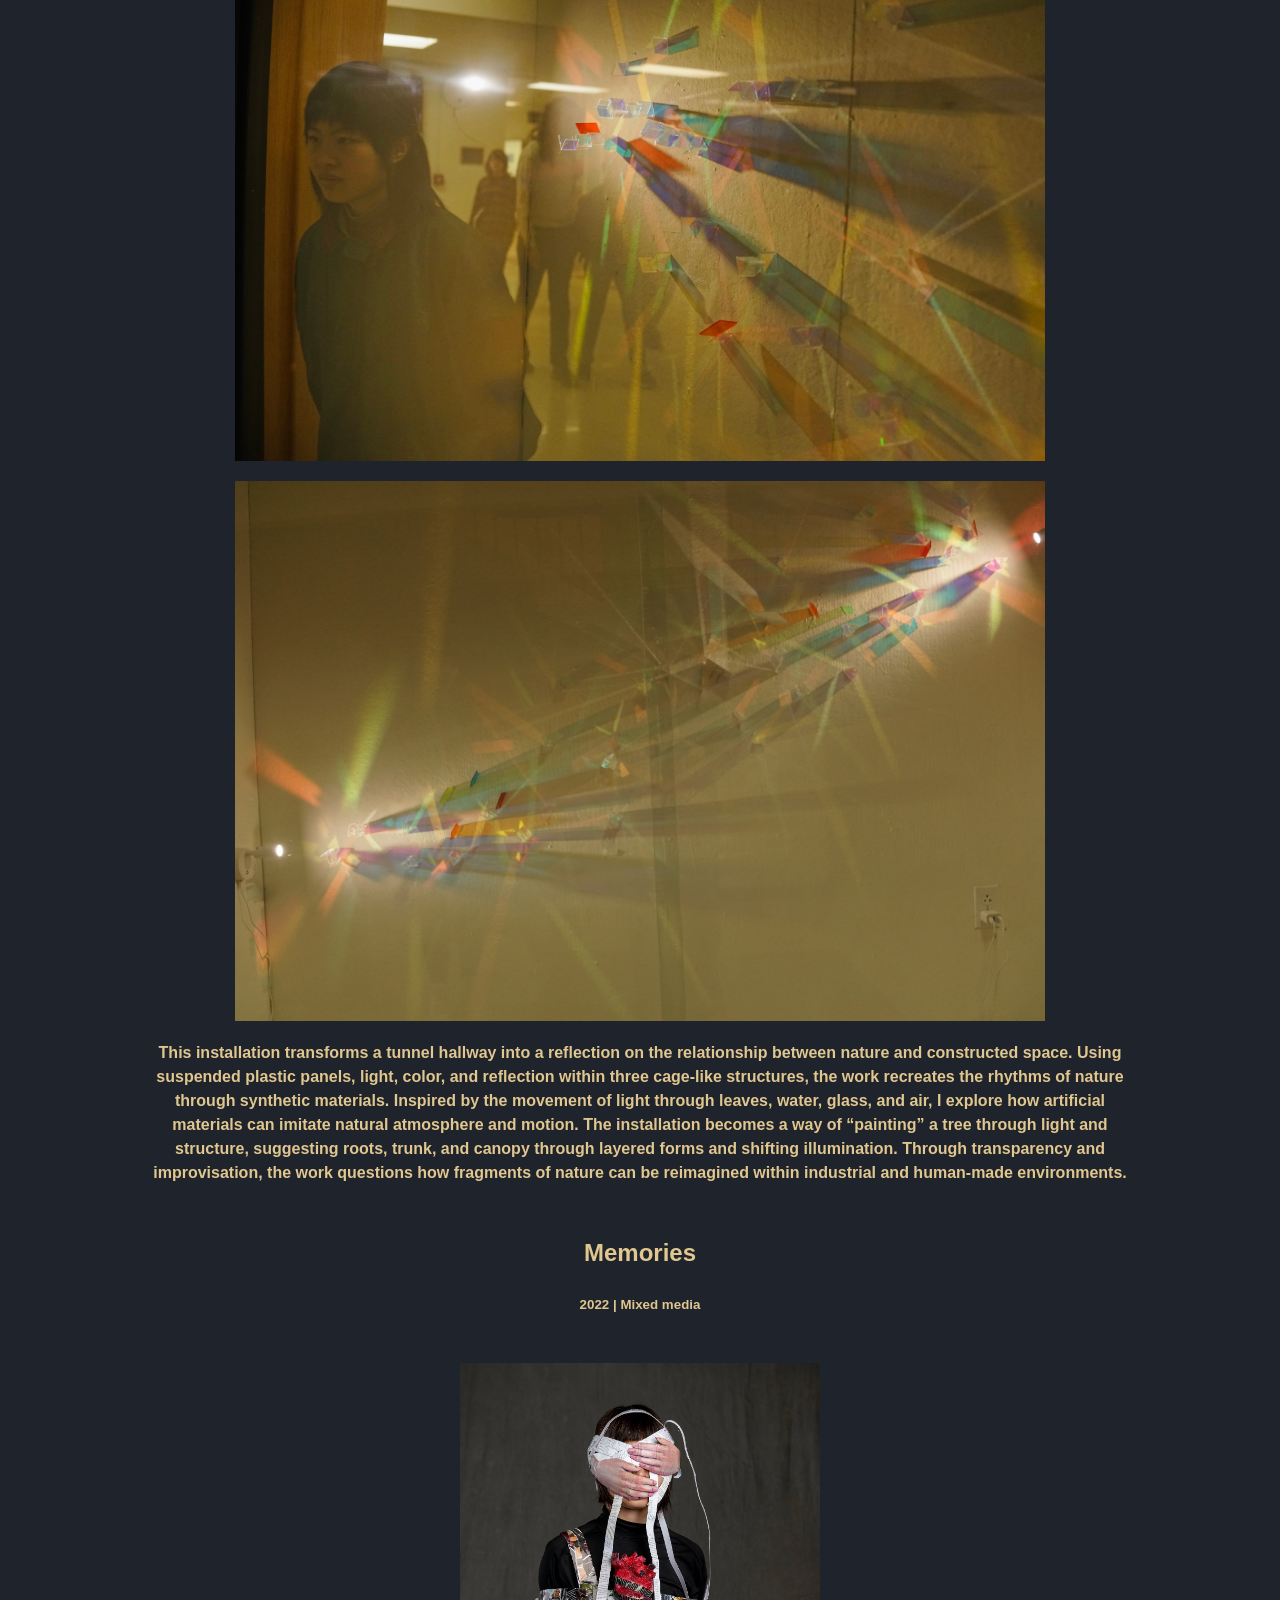
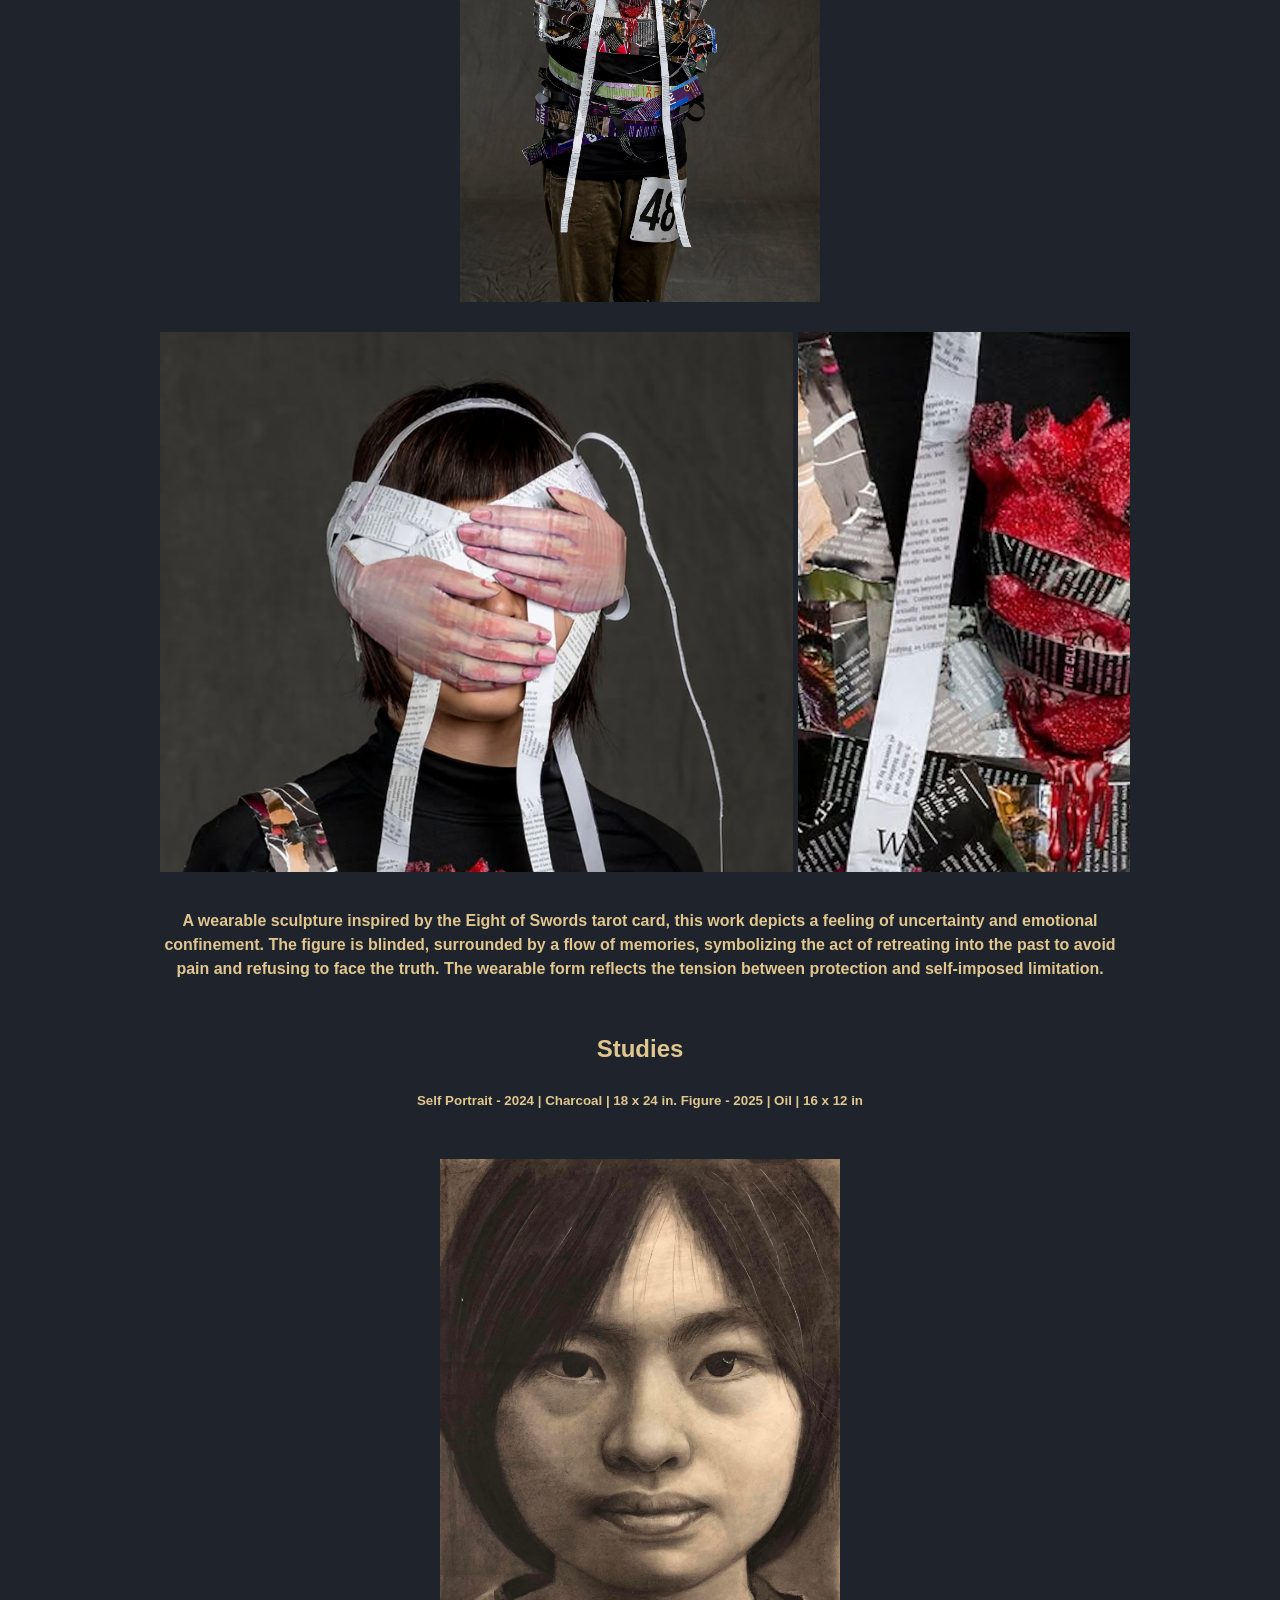
==== commit 83e225a5: "Add files via upload" ====
--- a/index.html
+++ b/index.html
@@ -51,7 +51,7 @@
       </div>
   
        <div class="photo-row-top">
-          <img src="media/images/feature/light 2.JPG" onclick="toggleFullscreen(this)" alt="">         
+          <img src="media/images/feature/light 2.jpg" onclick="toggleFullscreen(this)" alt="">         
       </div>
 
        <div class="photo-row-top">
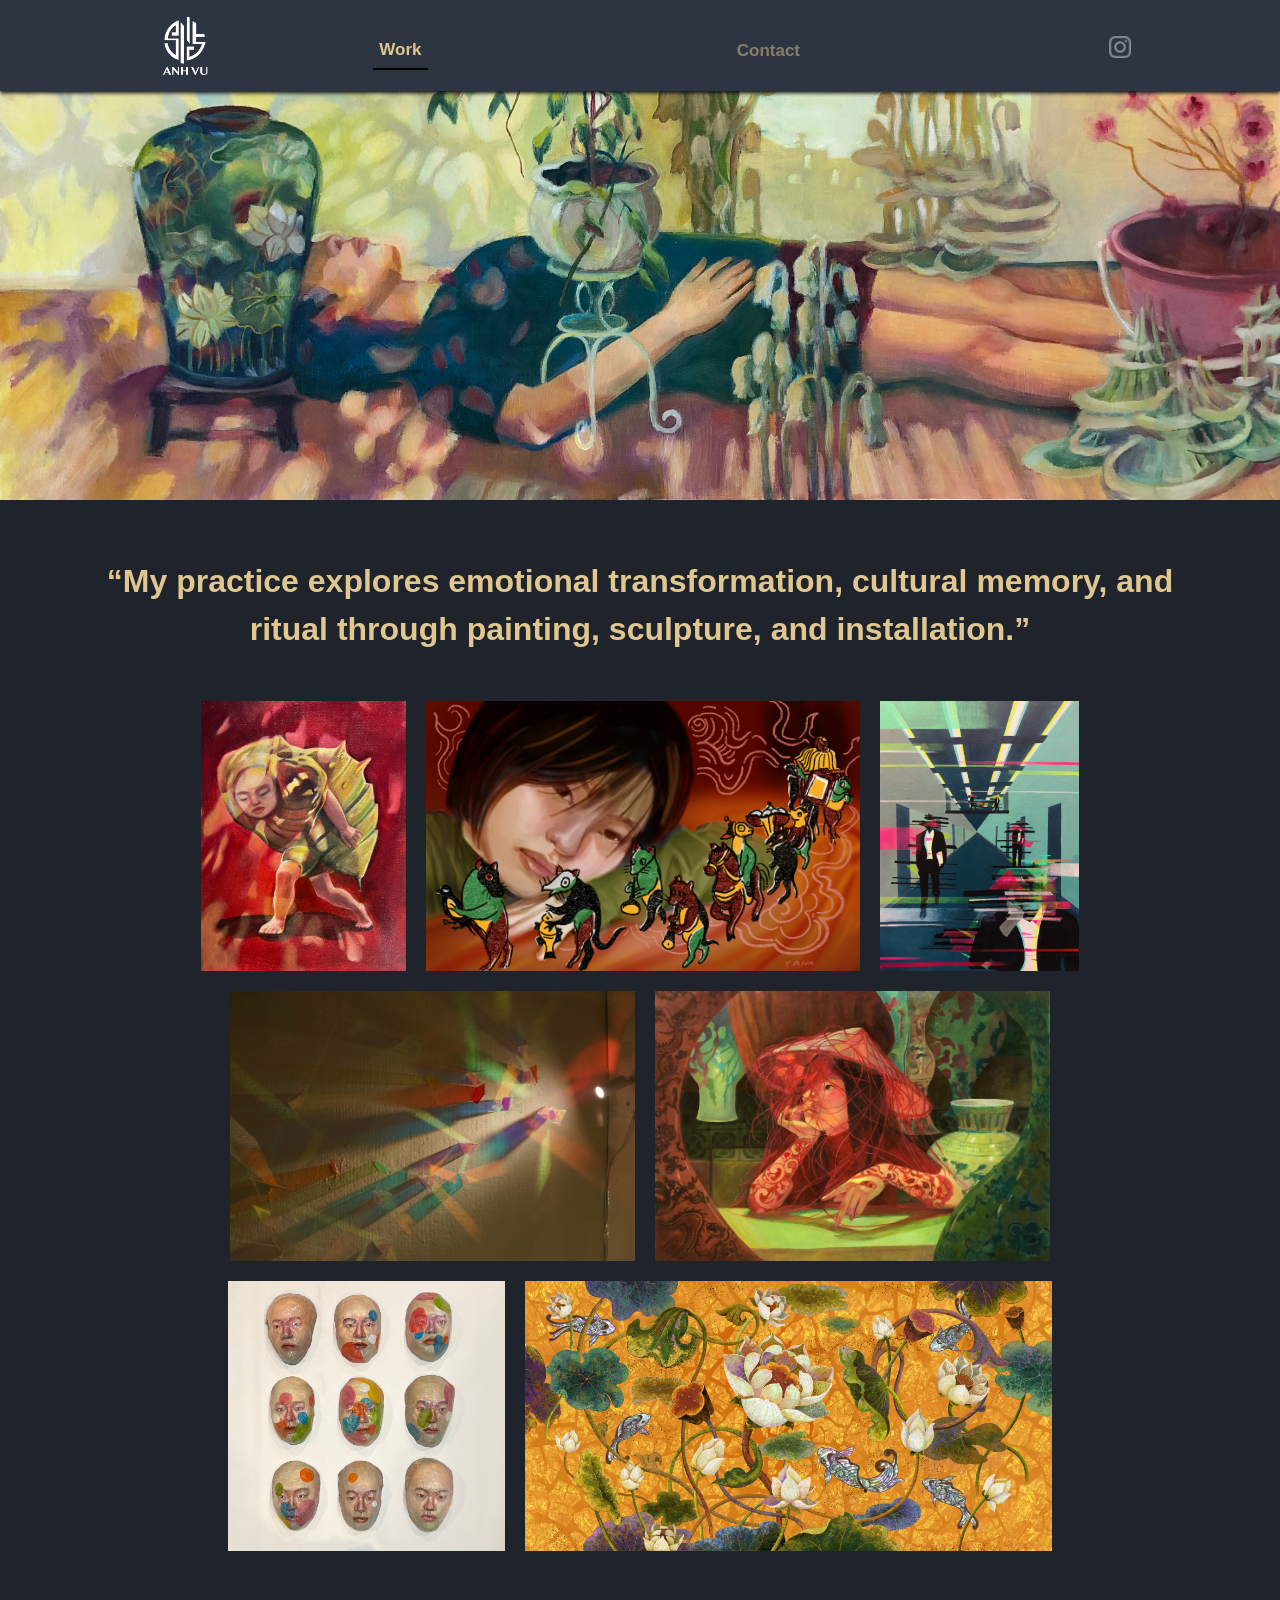
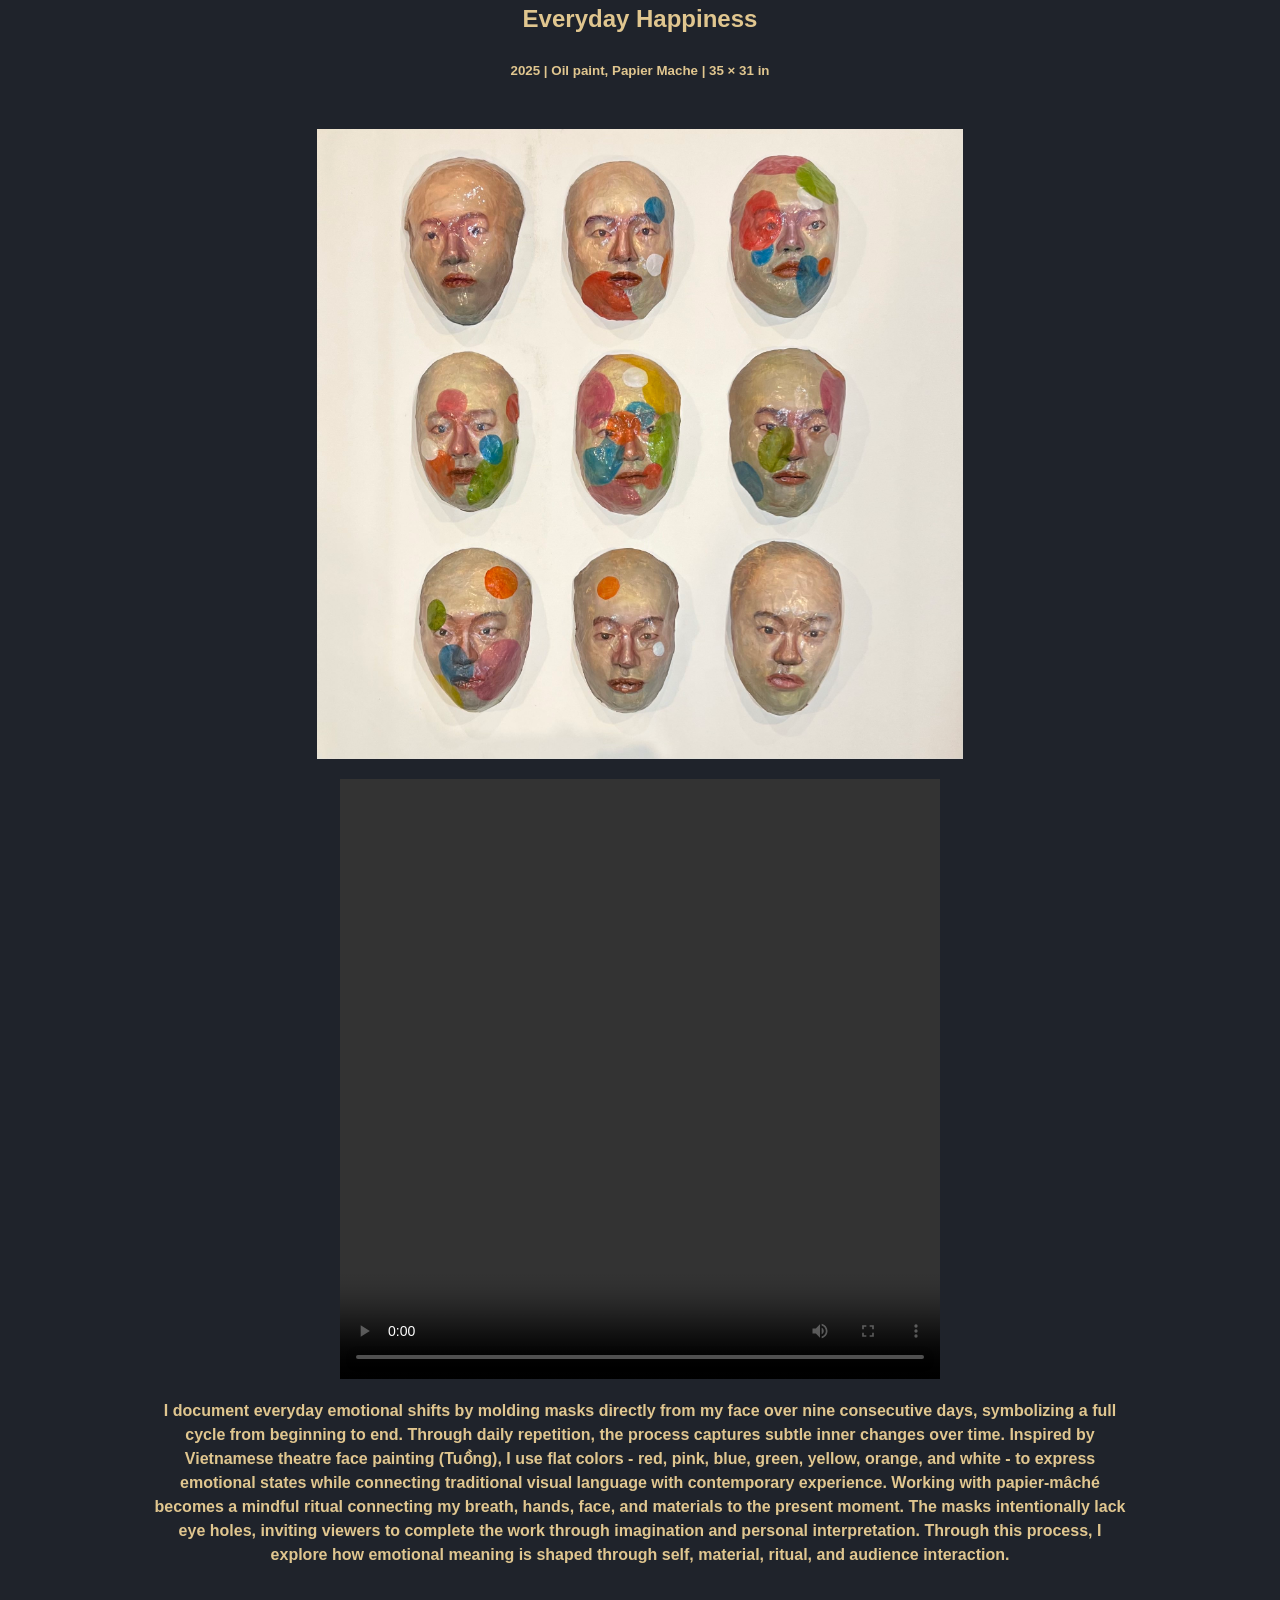
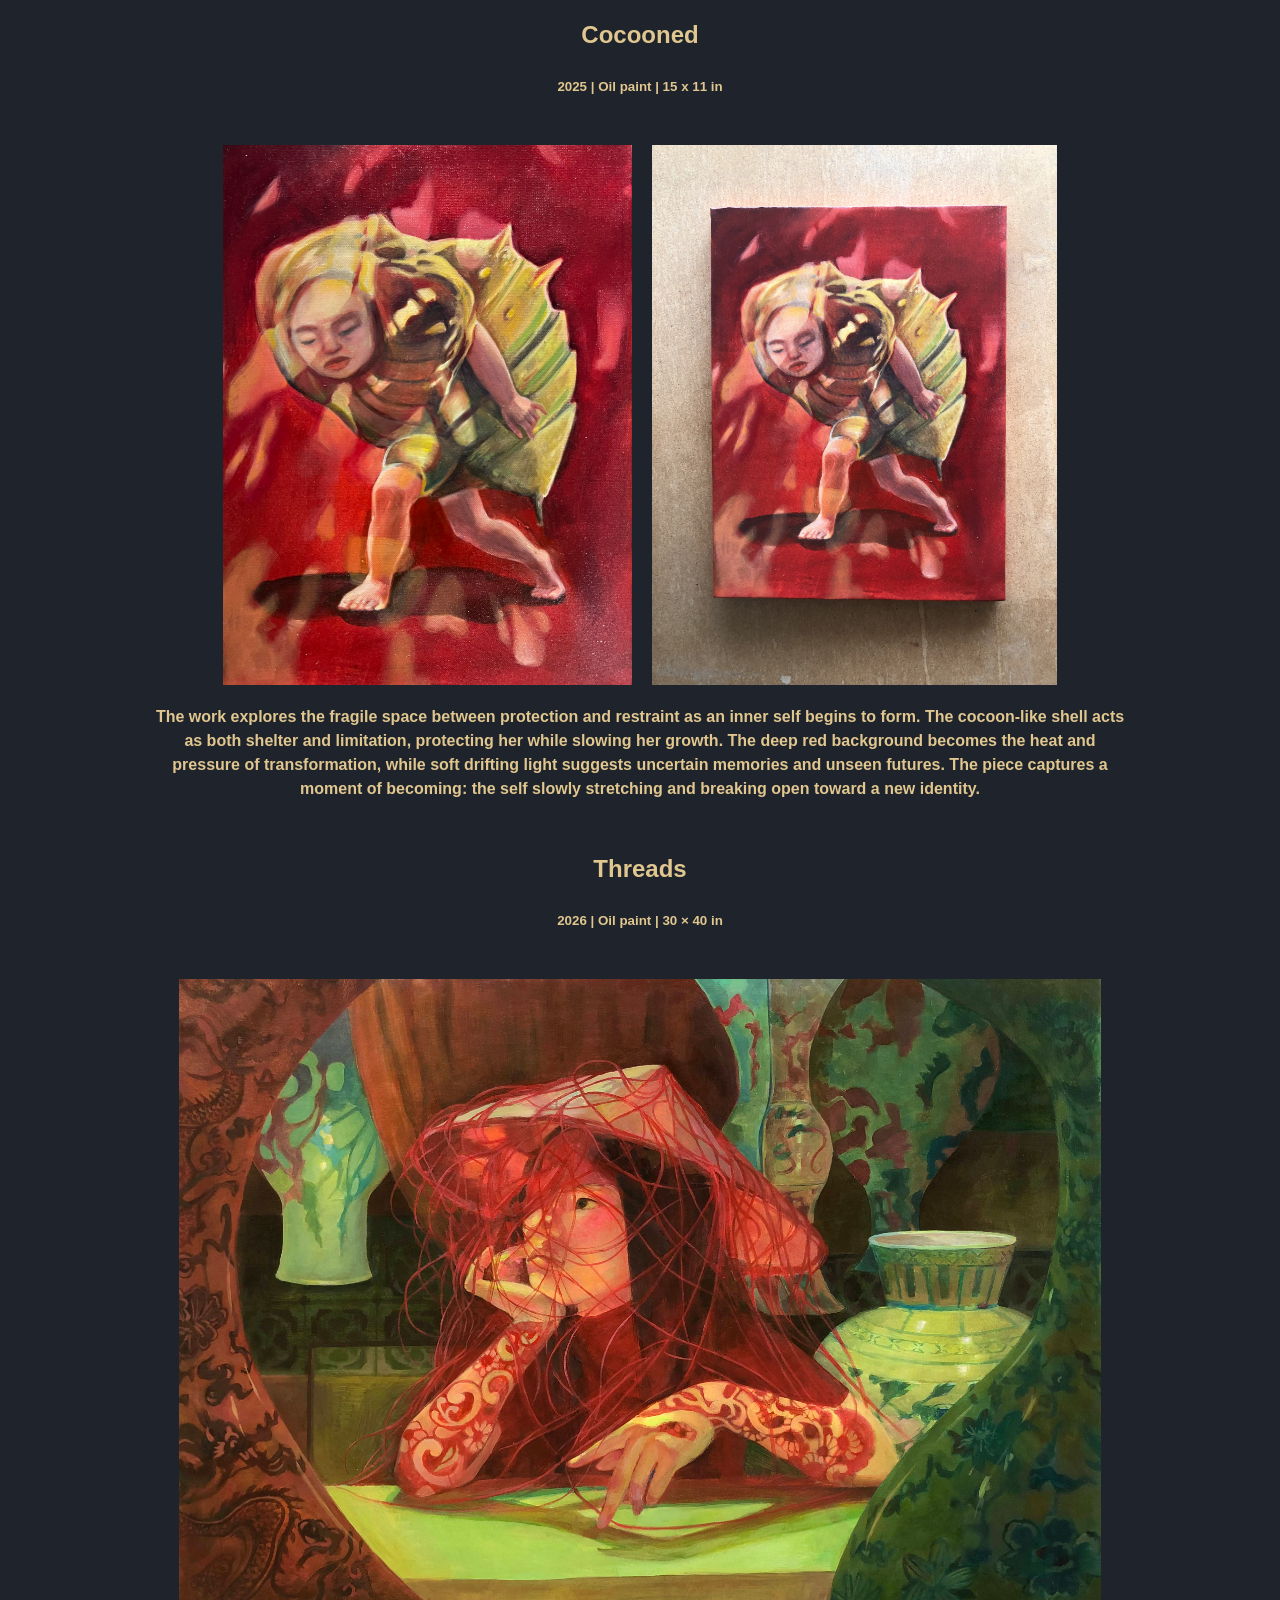
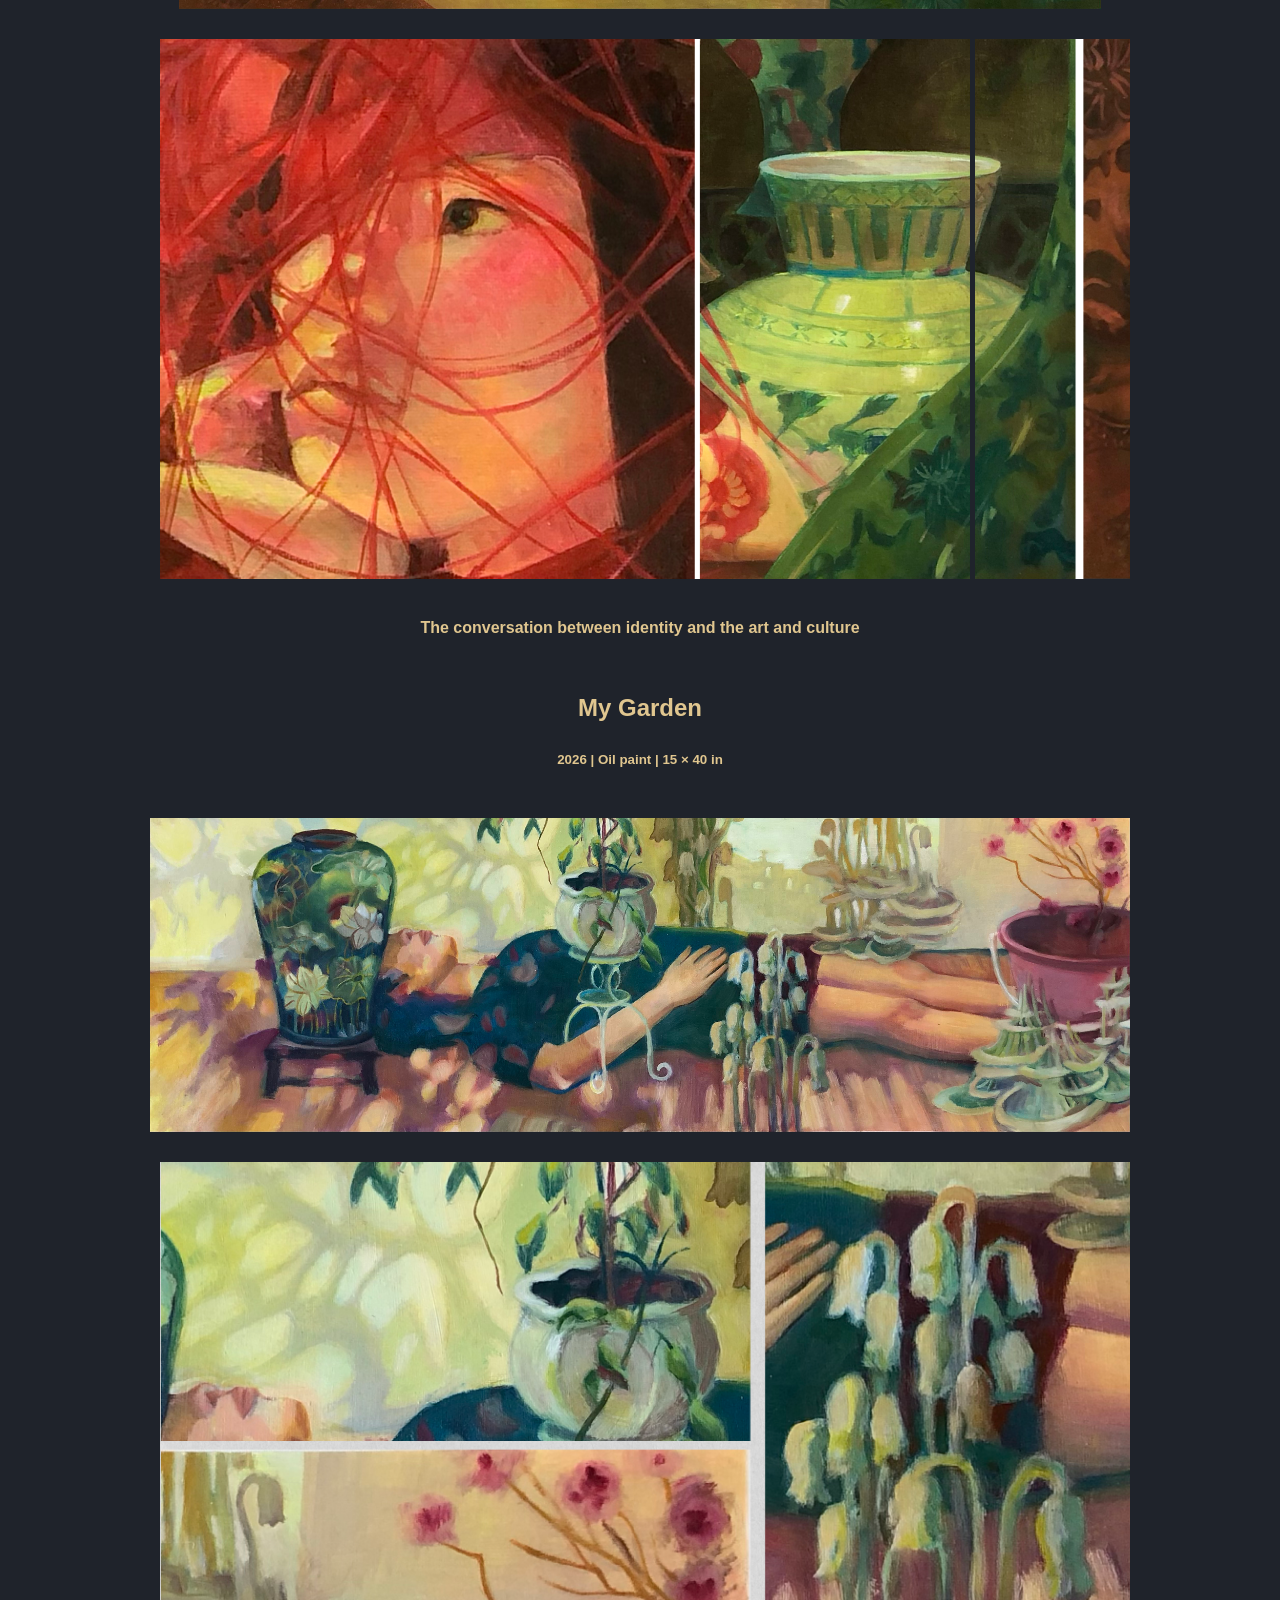
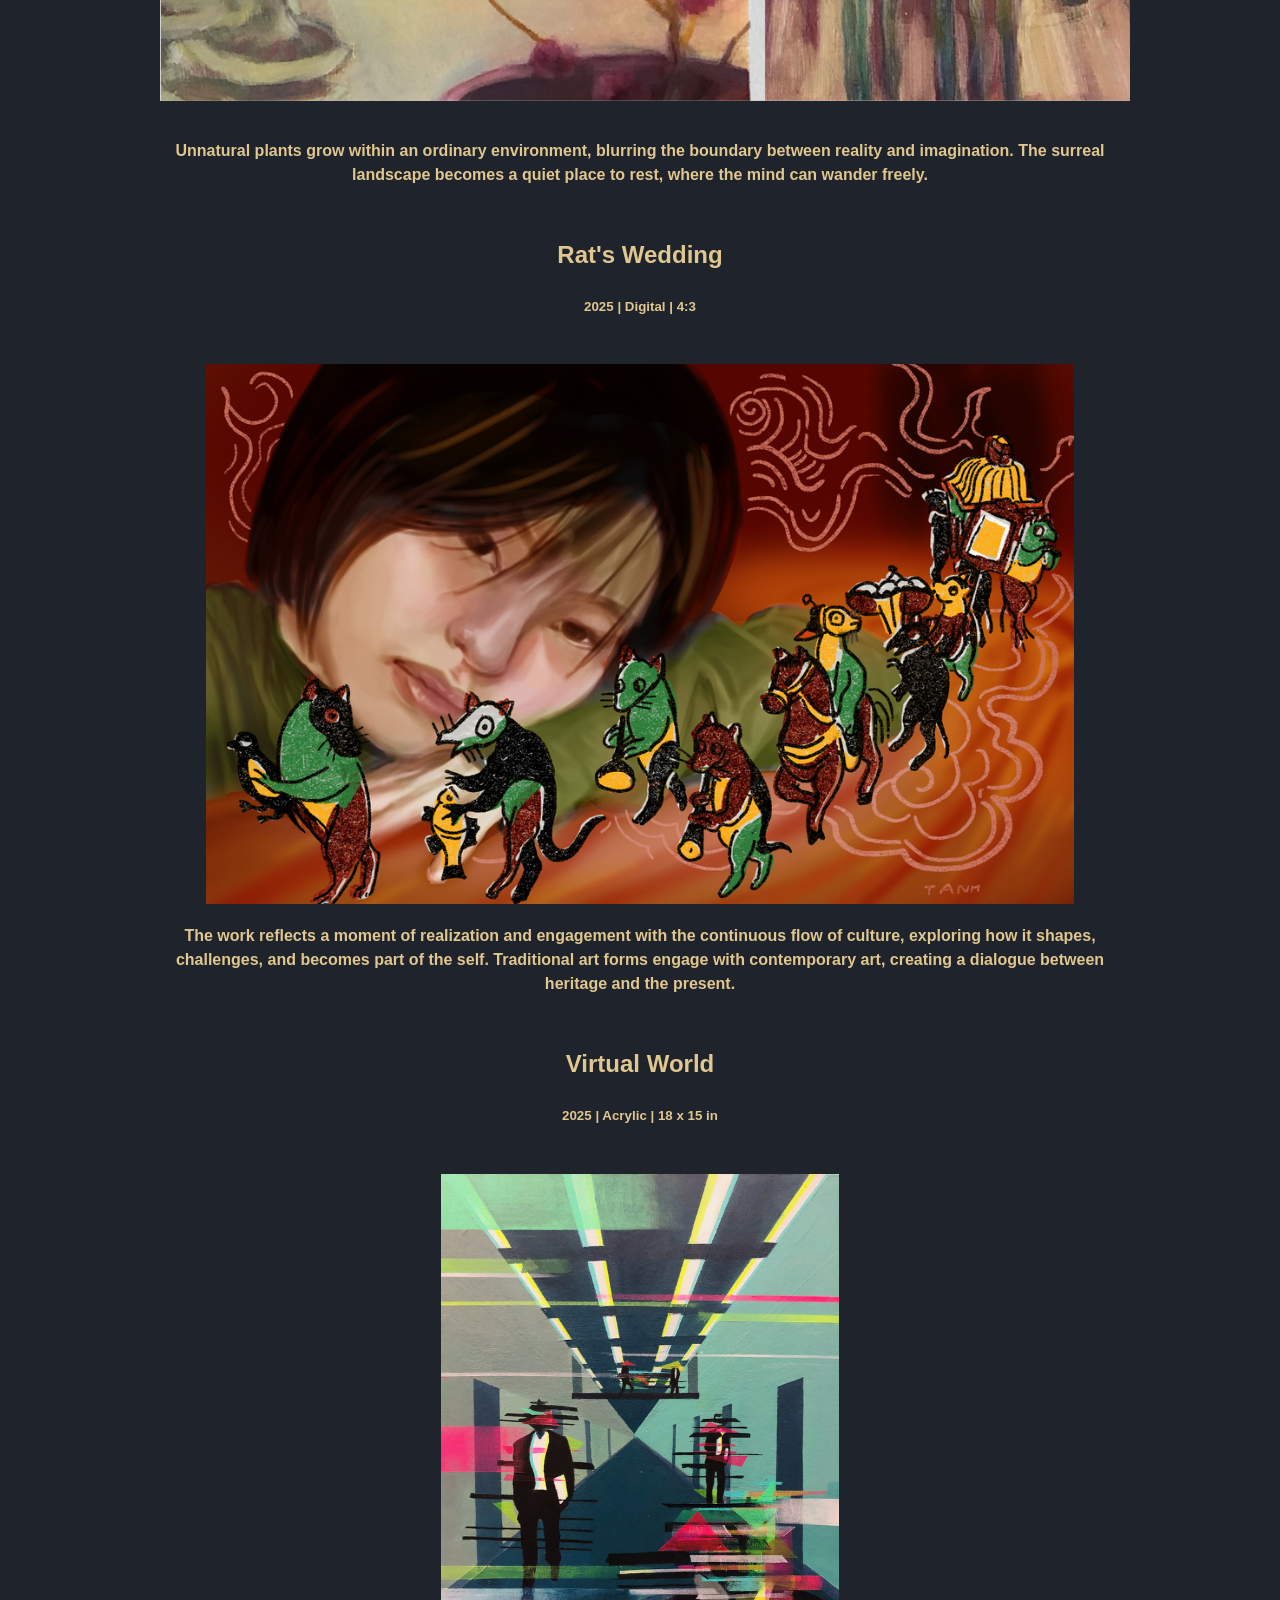
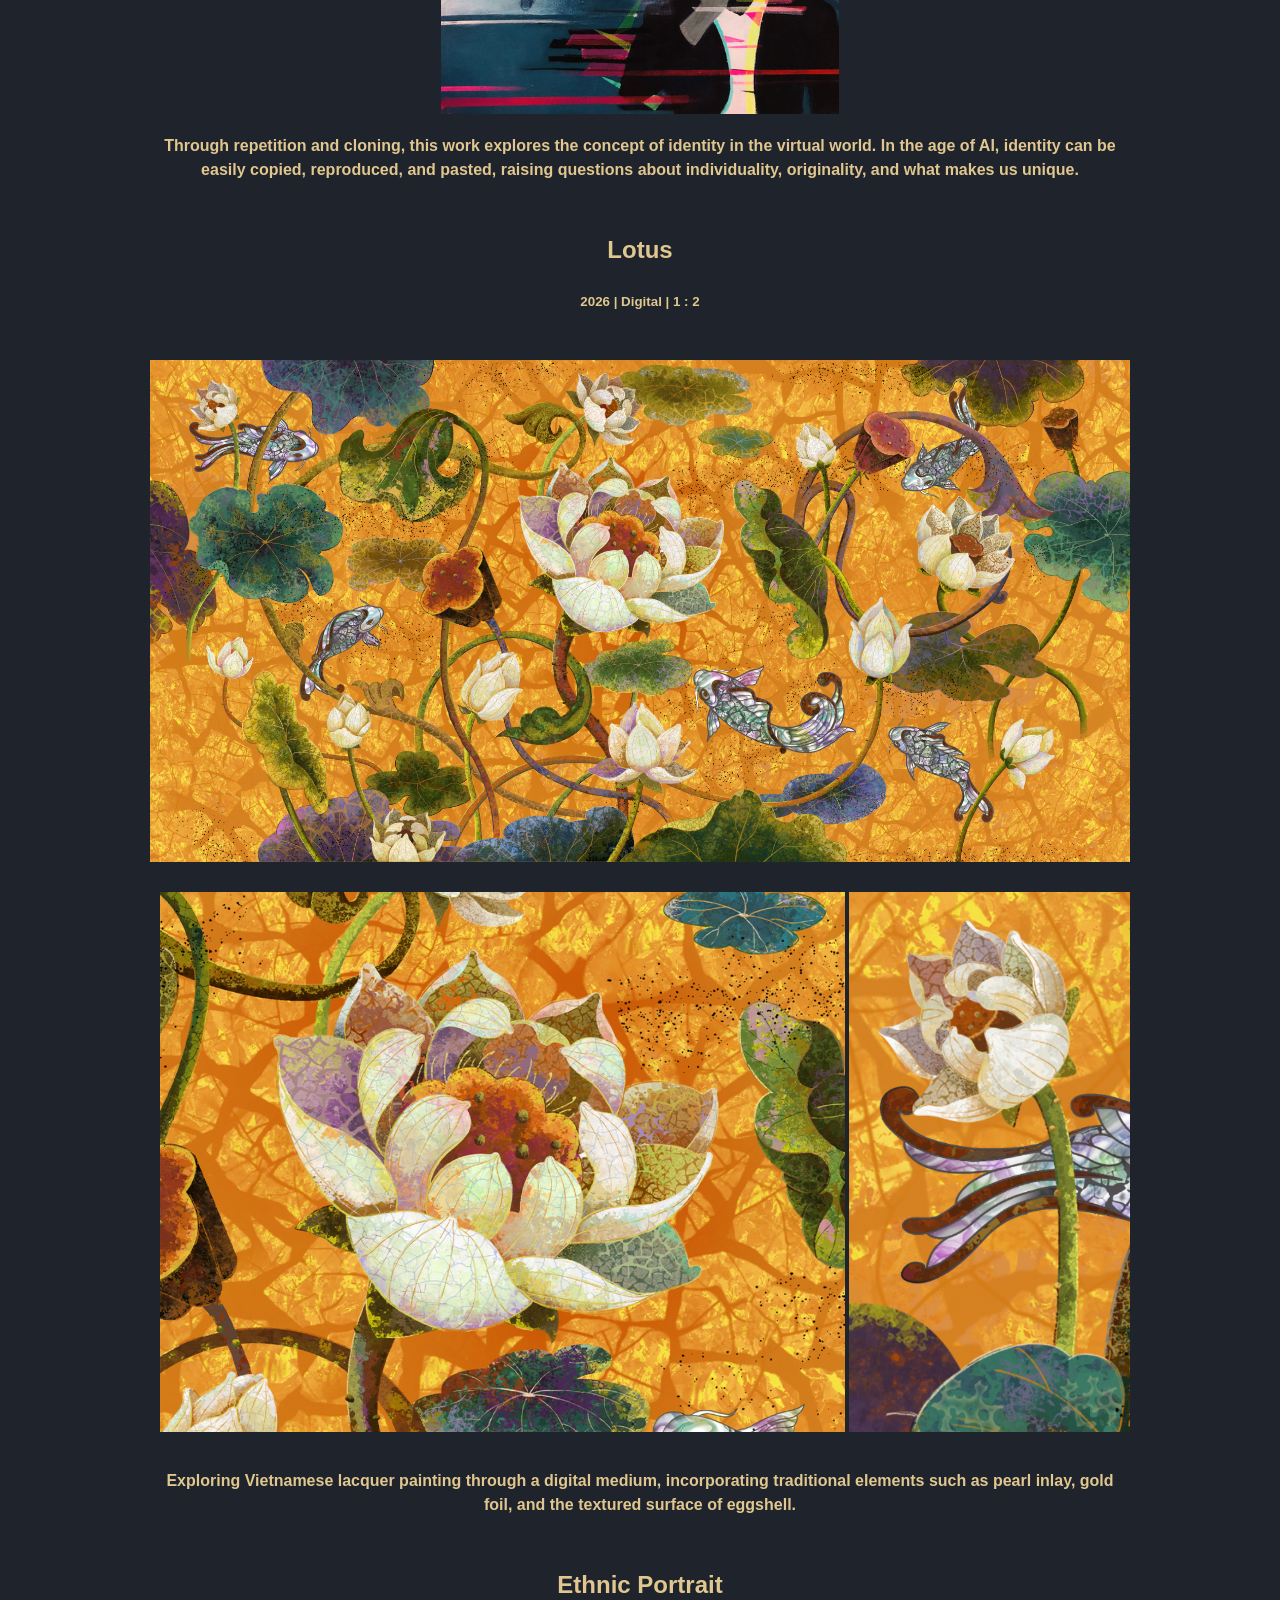
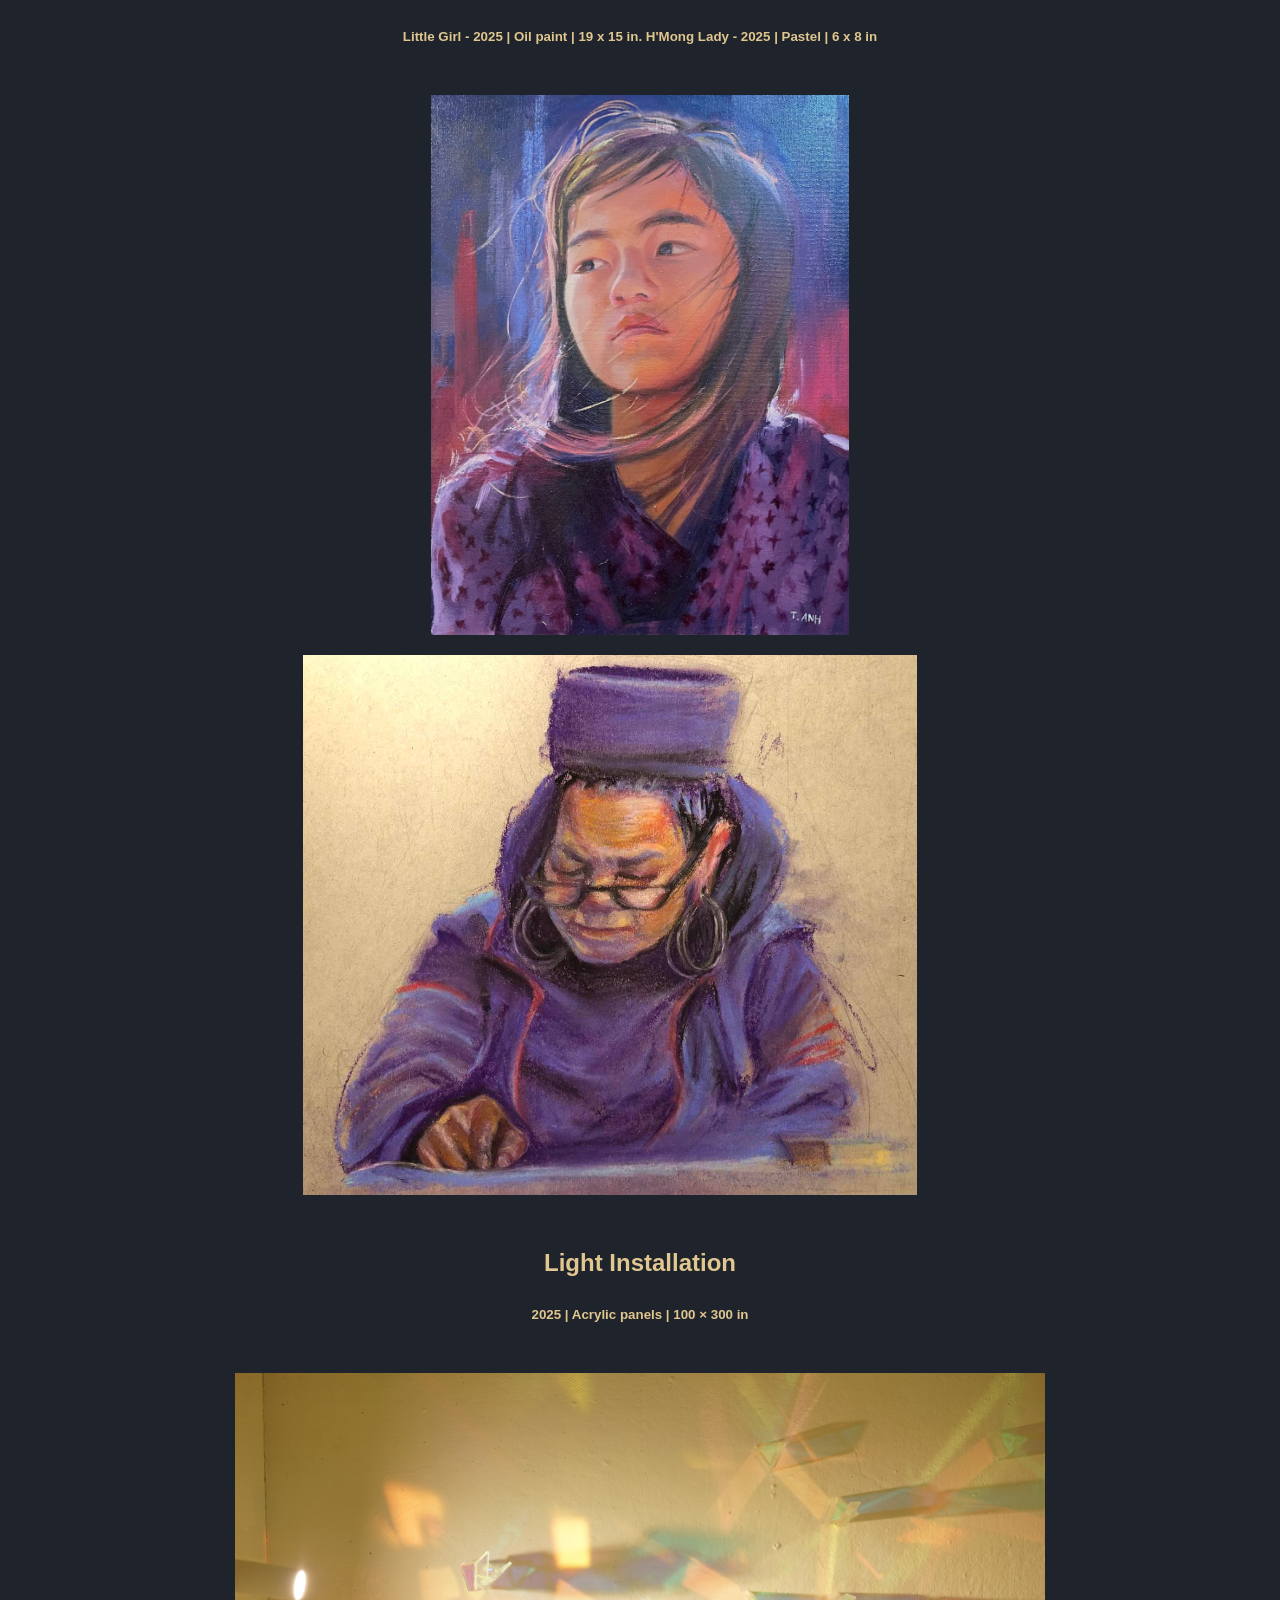
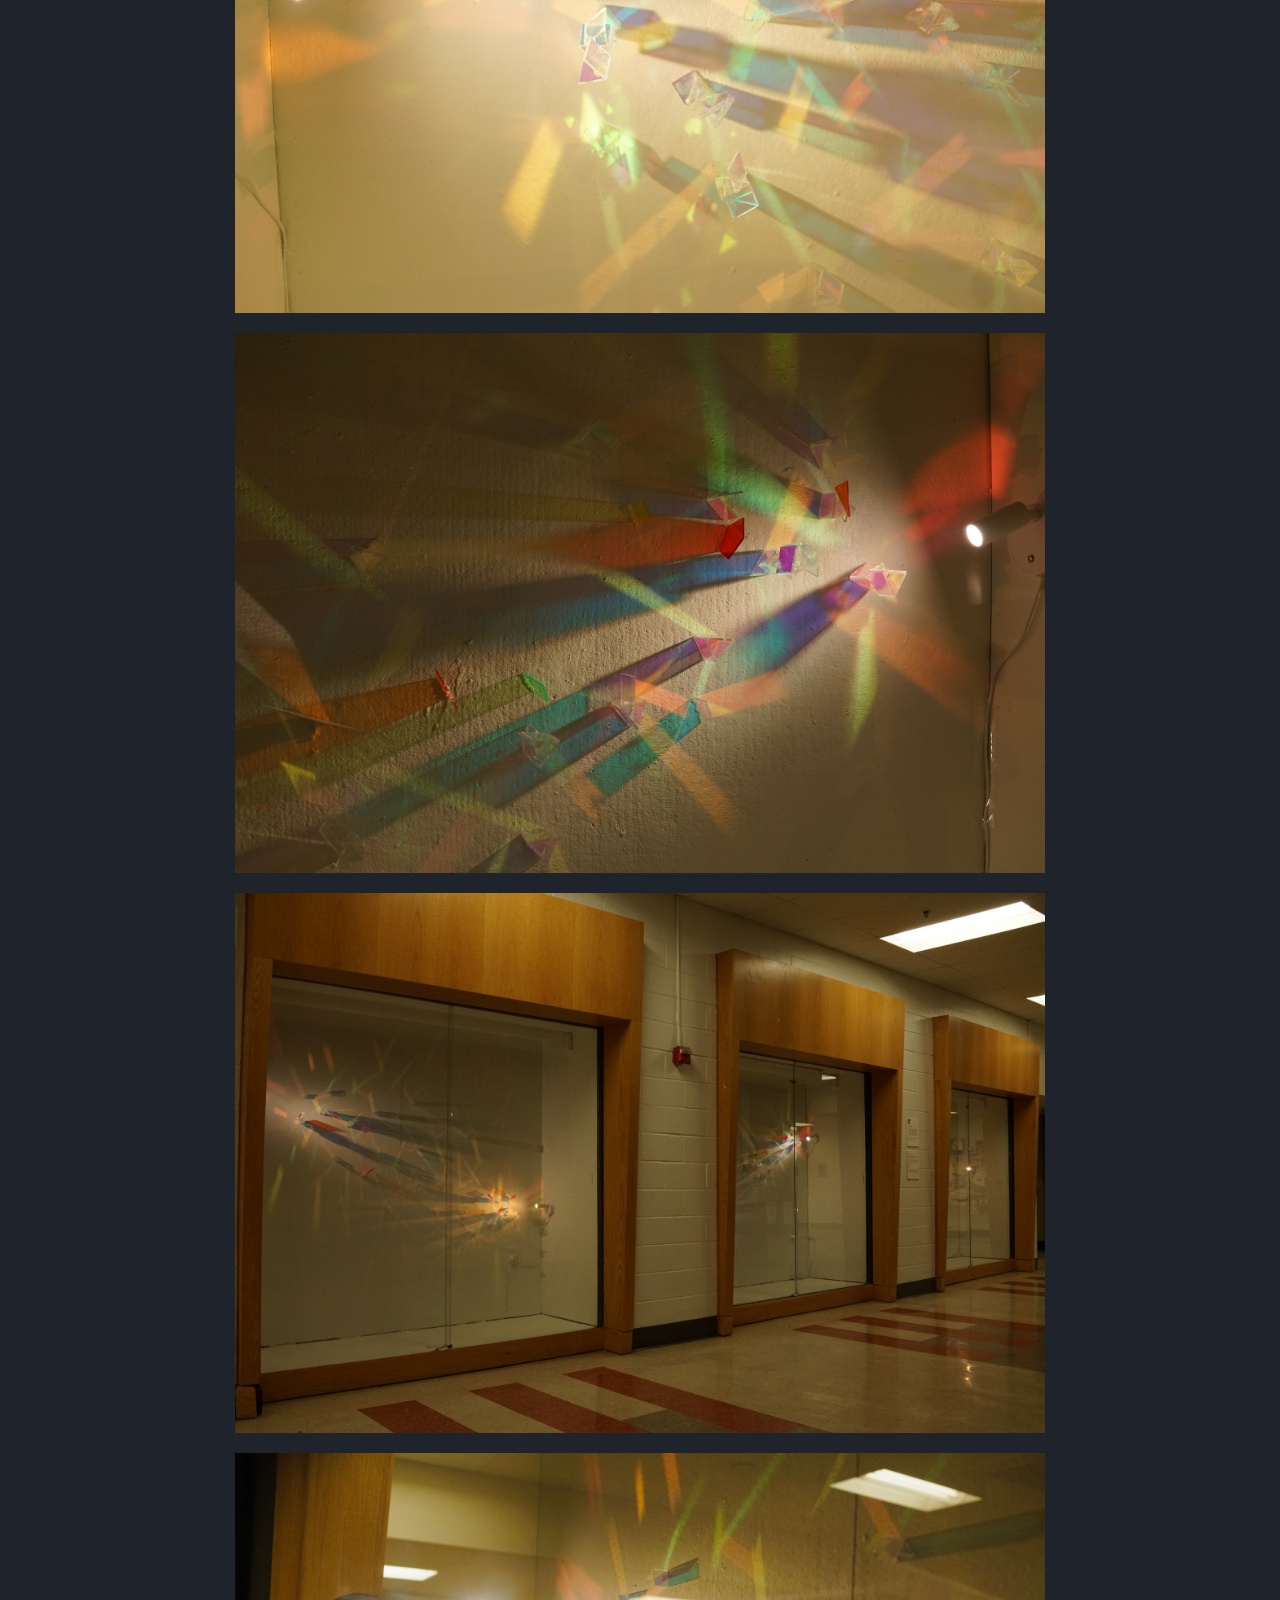
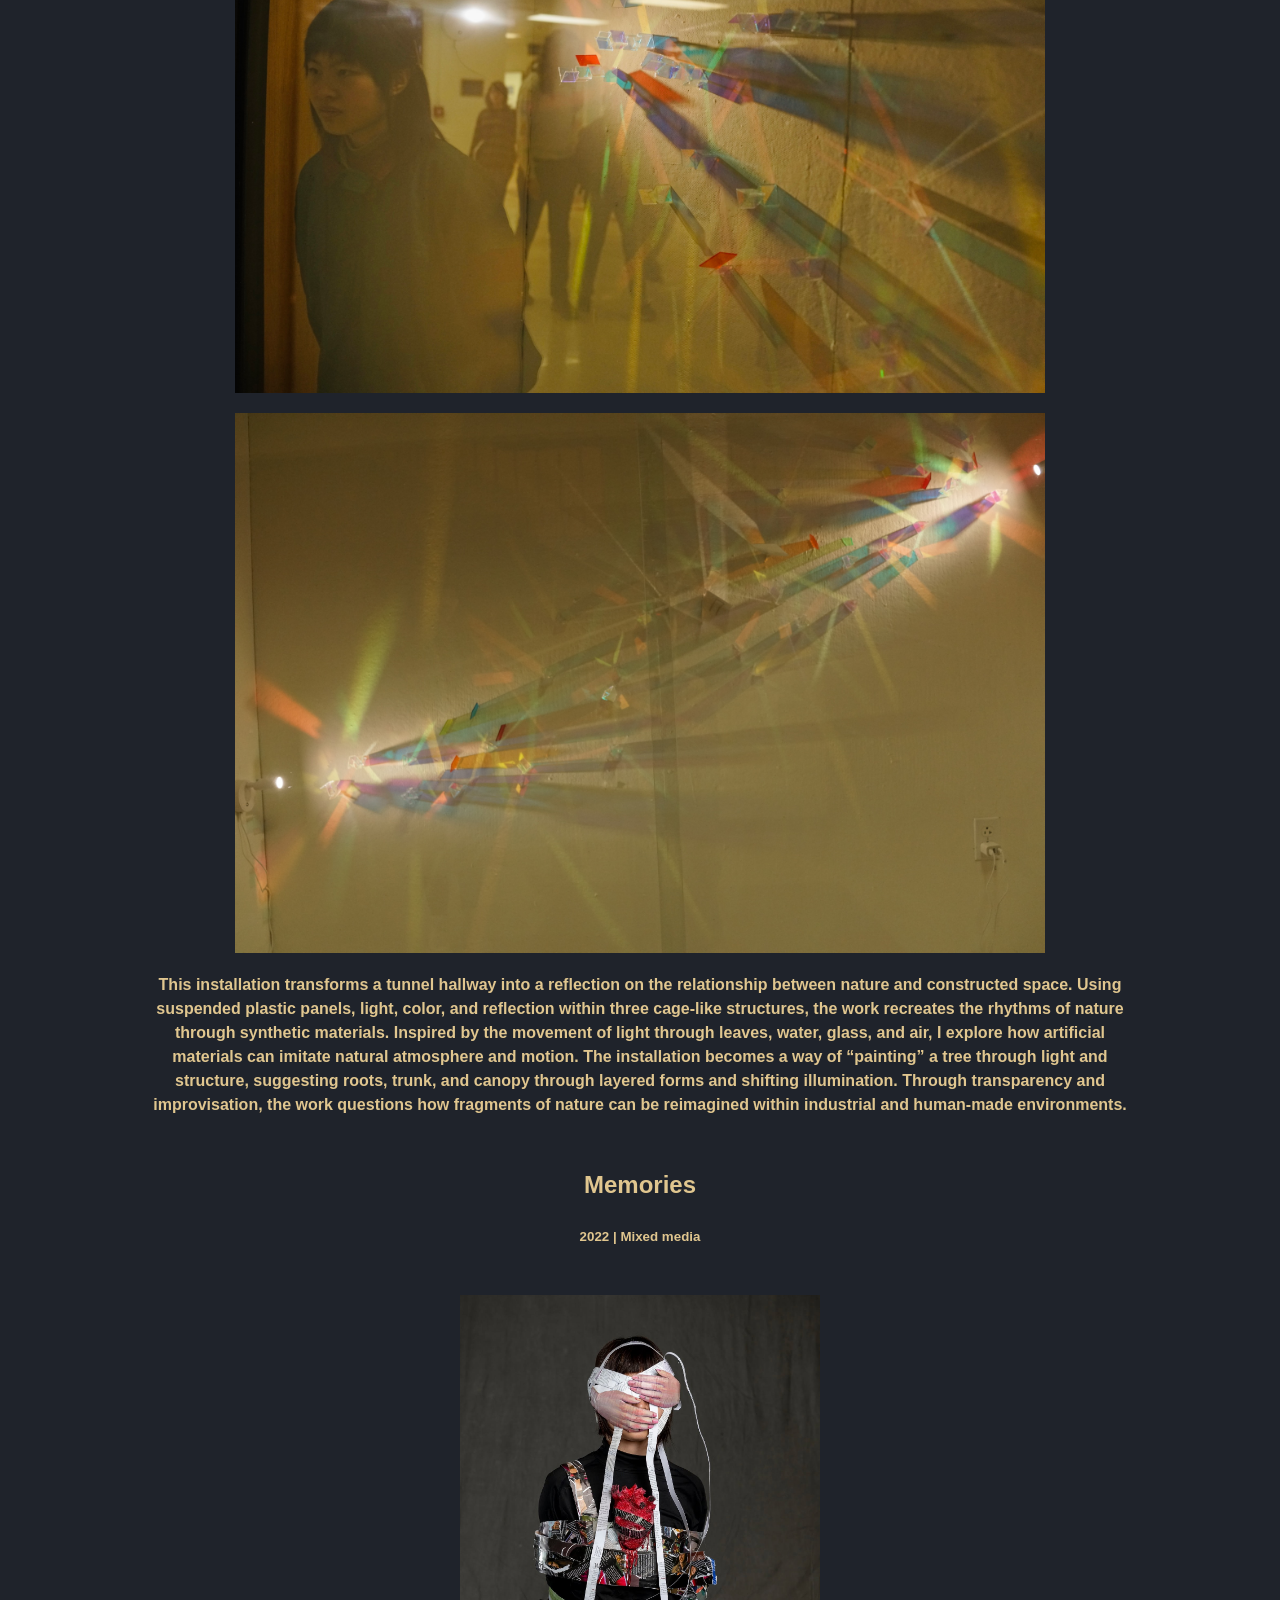
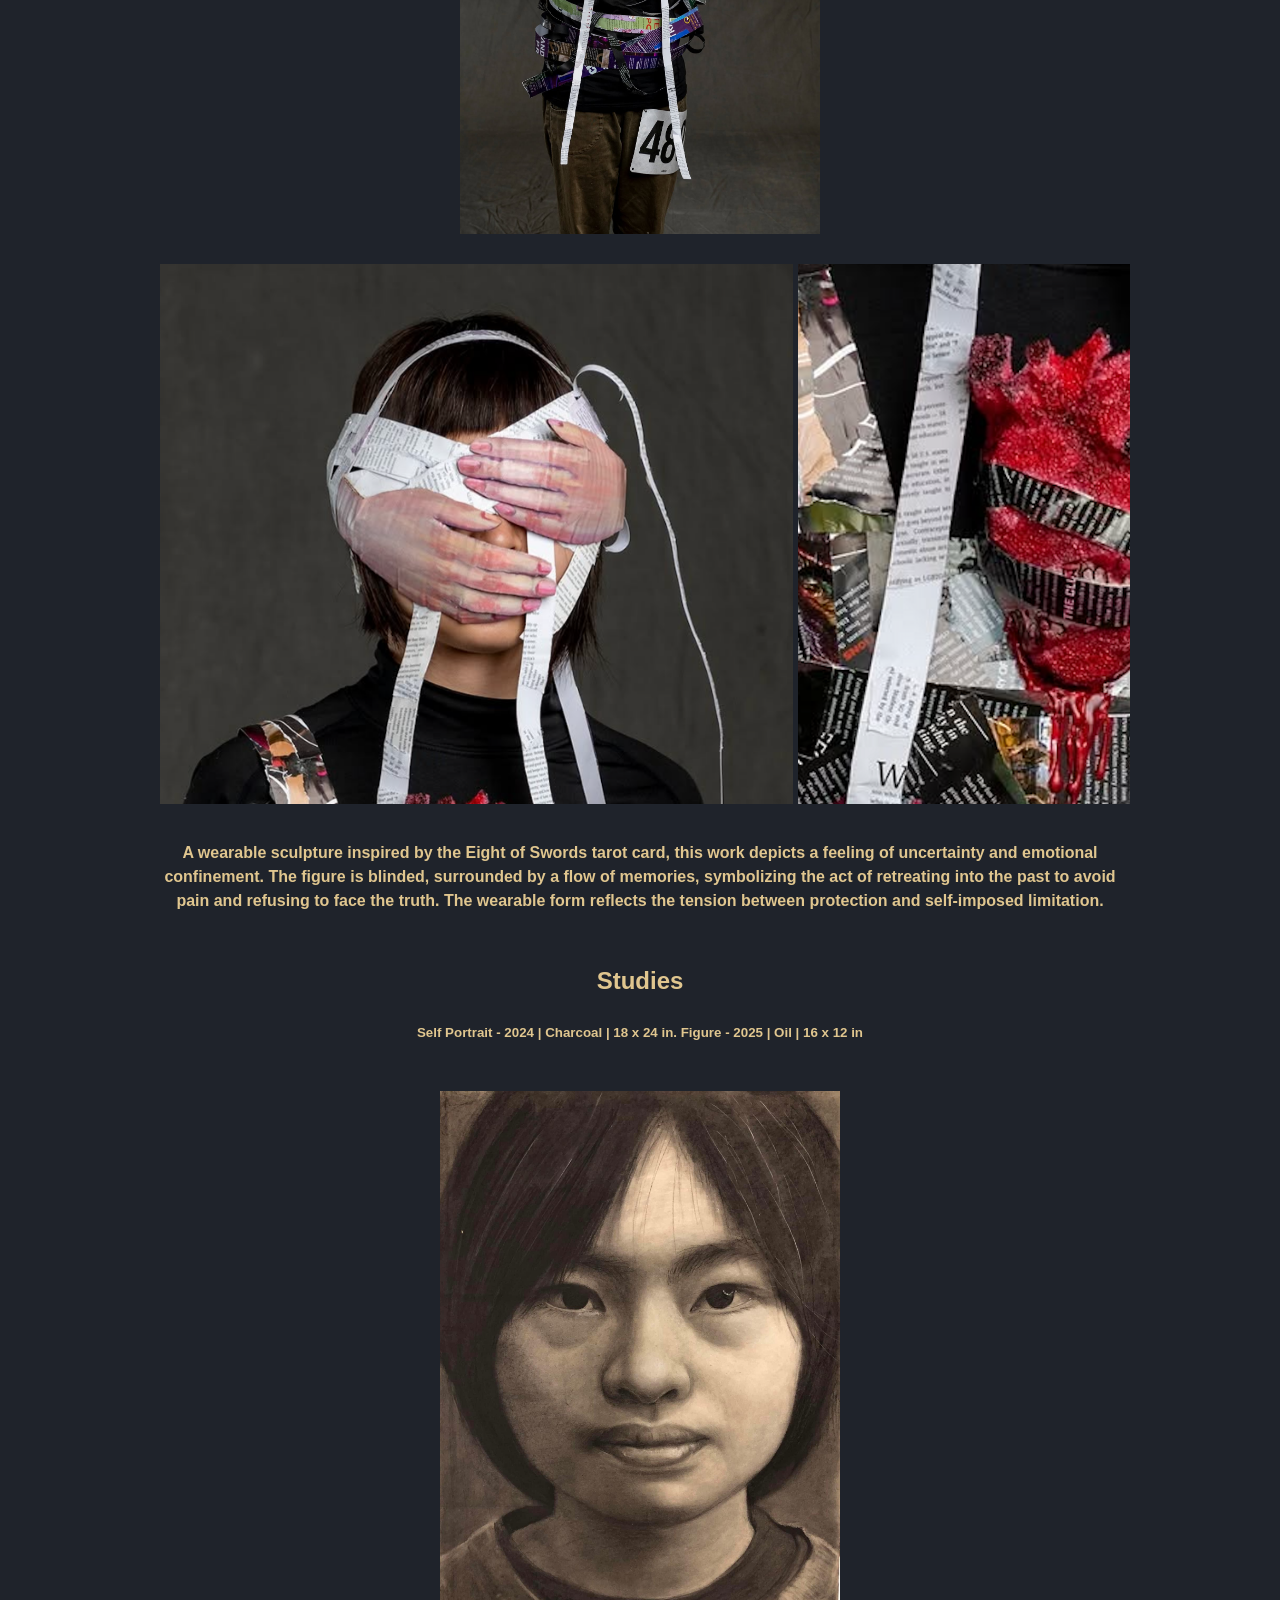
==== commit 25cc81b0: "Add files via upload" ====
--- a/index.html
+++ b/index.html
@@ -7,9 +7,7 @@
     <link rel="icon" type="image/x-icon" href="media/images/anh-favicon.png" sizes="16x16">
     <link rel="stylesheet" href="styles.css">
     
-    <link href="https://api.fontshare.com/v2/css?f[]=chillax@400&display=swap" rel="stylesheet">
-
-    <script type="text/javascript" src="scripts.js"></script>
+<link href="https://api.fontshare.com/v2/css?f[]=satoshi@400&display=swap" rel="stylesheet">    <script type="text/javascript" src="scripts.js"></script>
   </head>
   
 <body>
@@ -89,8 +87,8 @@
 I document everyday emotional shifts by molding masks directly from my face 
 over nine consecutive days, symbolizing a full cycle from beginning to end. 
 Through daily repetition, the process captures subtle inner changes over time. 
-Inspired by Vietnamese theatre face painting (Tuồng), I use flat colors—red, pink, 
-blue, green, yellow, orange, and white—to express emotional states while connecting 
+Inspired by Vietnamese theatre face painting (Tuồng), I use flat colors - red, pink, 
+blue, green, yellow, orange, and white - to express emotional states while connecting 
 traditional visual language with contemporary experience. Working with papier-mâché 
 becomes a mindful ritual connecting my breath, hands, face, and materials to the 
 present moment. The masks intentionally lack eye holes, inviting viewers to complete 
@@ -180,7 +178,7 @@
 
 <div class="project">
 <h2>Virtual World</h2><br><small> 
-2025 | Oil paint | 15 x 11 in </small>
+2025 | Acrylic | 18 x 15 in </small>
 <br><br> 
 <div class="gallery2">
     <div class="row">
@@ -214,7 +212,7 @@
 </div>
 
 <div class="project">
-<h2>Lotus</h2><br><small>2025 | Oil paint |  </small>
+<h2>Ethnic Portrait</h2><br><small>Little Girl - 2025 | Oil paint | 19 x 15 in. H'Mong Lady - 2025 | Pastel | 6 x 8 in</small>
 <br><br> 
 <div class="gallery2">
     <div class="row">
@@ -224,7 +222,6 @@
   </div>
 
   <h4 class="project-image">
-Exploring Vietnamese lacquer painting through a digital medium, incorporating traditional elements such as pearl inlay, gold foil, and the textured surface of eggshell.</h4>
 </div>
 </div>
 </div>
@@ -328,12 +325,6 @@
               <div class="photo-row-top">
           <img src="media/images/photo/mask7.jpg" onclick="toggleFullscreen(this)" alt="">         
       </div>
-              <!-- <div class="photo-row-top">
-          <img src="media/images/photo/mask8.jpg" onclick="toggleFullscreen(this)" alt="">         
-      </div>
-        <div class="photo-row-top">
-          <img src="media/images/photo/mask9.jpg" onclick="toggleFullscreen(this)" alt="">         
-      </div> -->
             <div class="photo-row-top">
           <img src="media/images/photo/light1.jpg" onclick="toggleFullscreen(this)" alt="">         
       </div>
--- a/styles.css
+++ b/styles.css
@@ -2,7 +2,7 @@
 *{
   margin: 0;
   padding: 0;
-  font-family: 'Chillax', sans-serif;  font-optical-sizing: auto;
+font-family: 'Satoshi', sans-serif;
   font-weight: 700;
   font-style: normal;
   color: #e0c68f;
@@ -11,7 +11,9 @@
 
 body{
   background-color: #1f232b;
-}
+ text-align: justify;       /* Aligns text to both the left and right margins */
+  text-wrap: pretty;        /* Dynamically balances the number of words per line */
+  text-justify: inter-word; }
 #logo{
   margin: 5px;
 }
